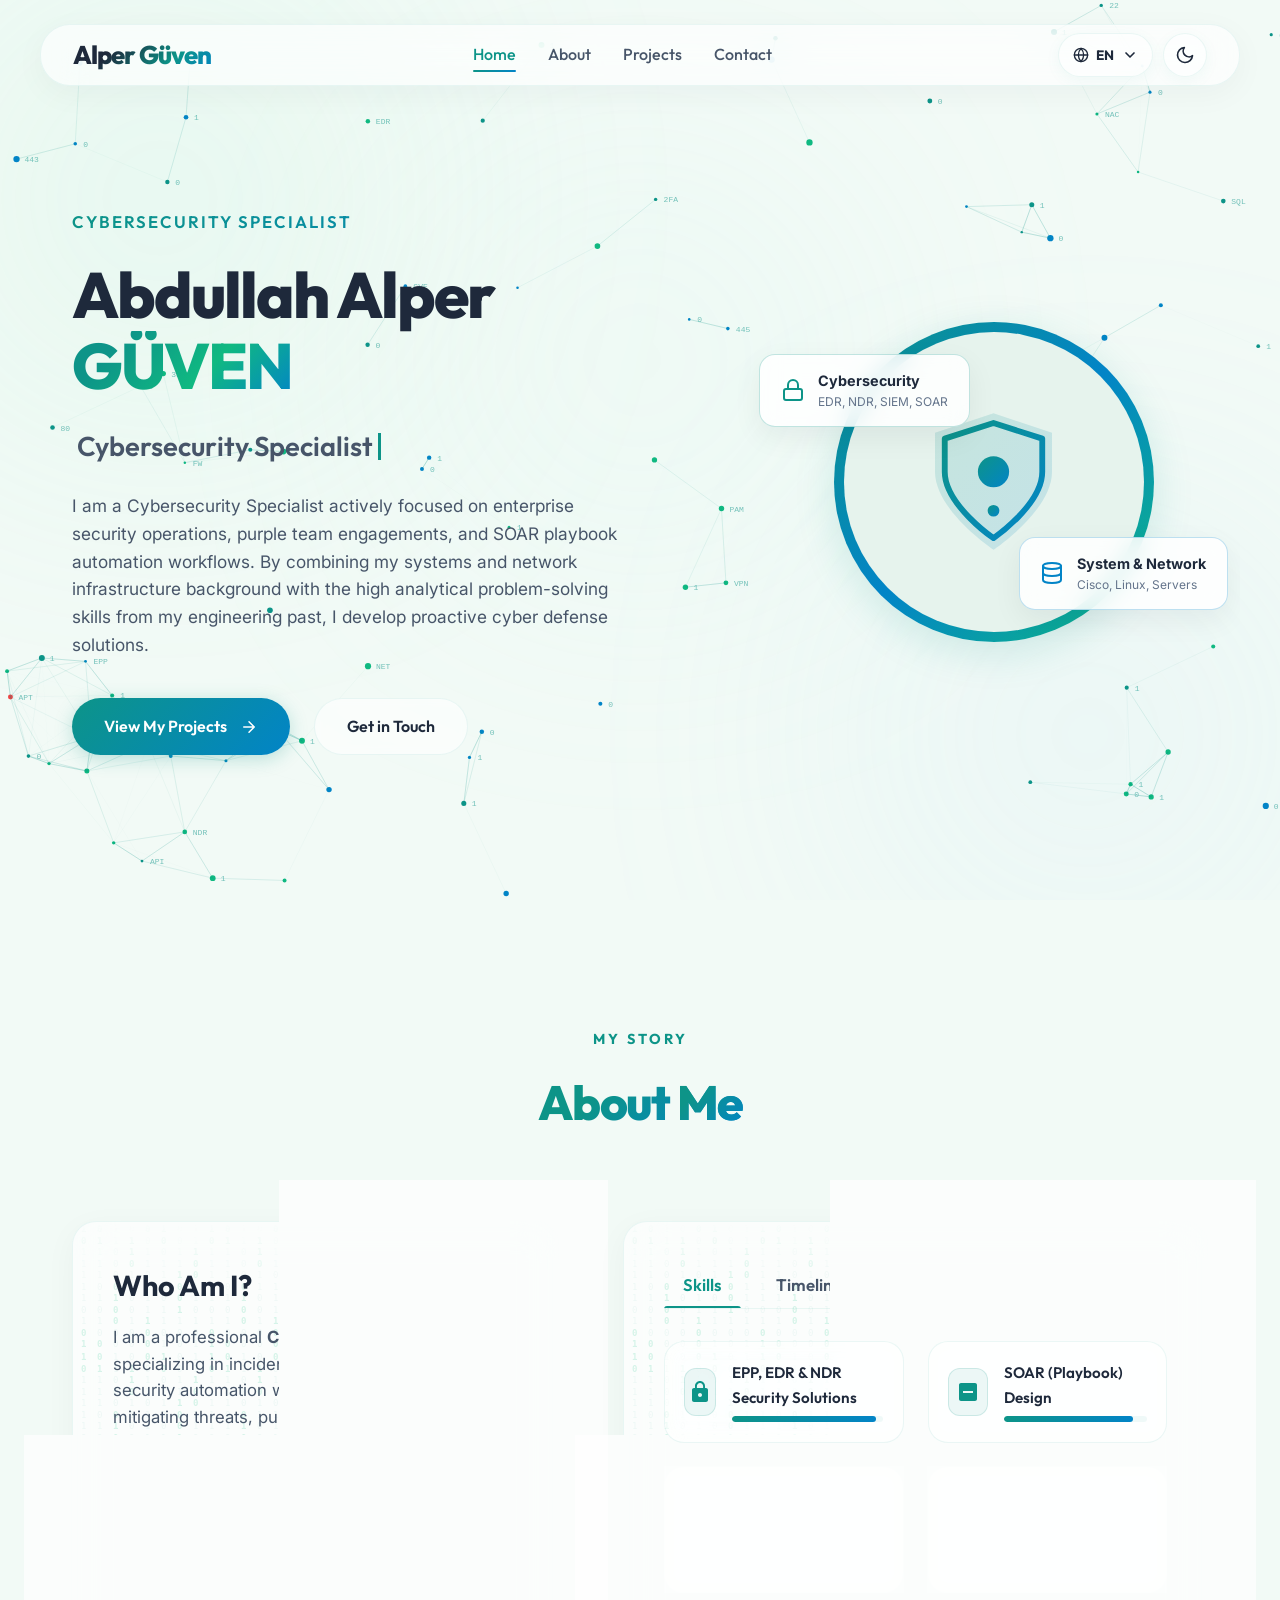
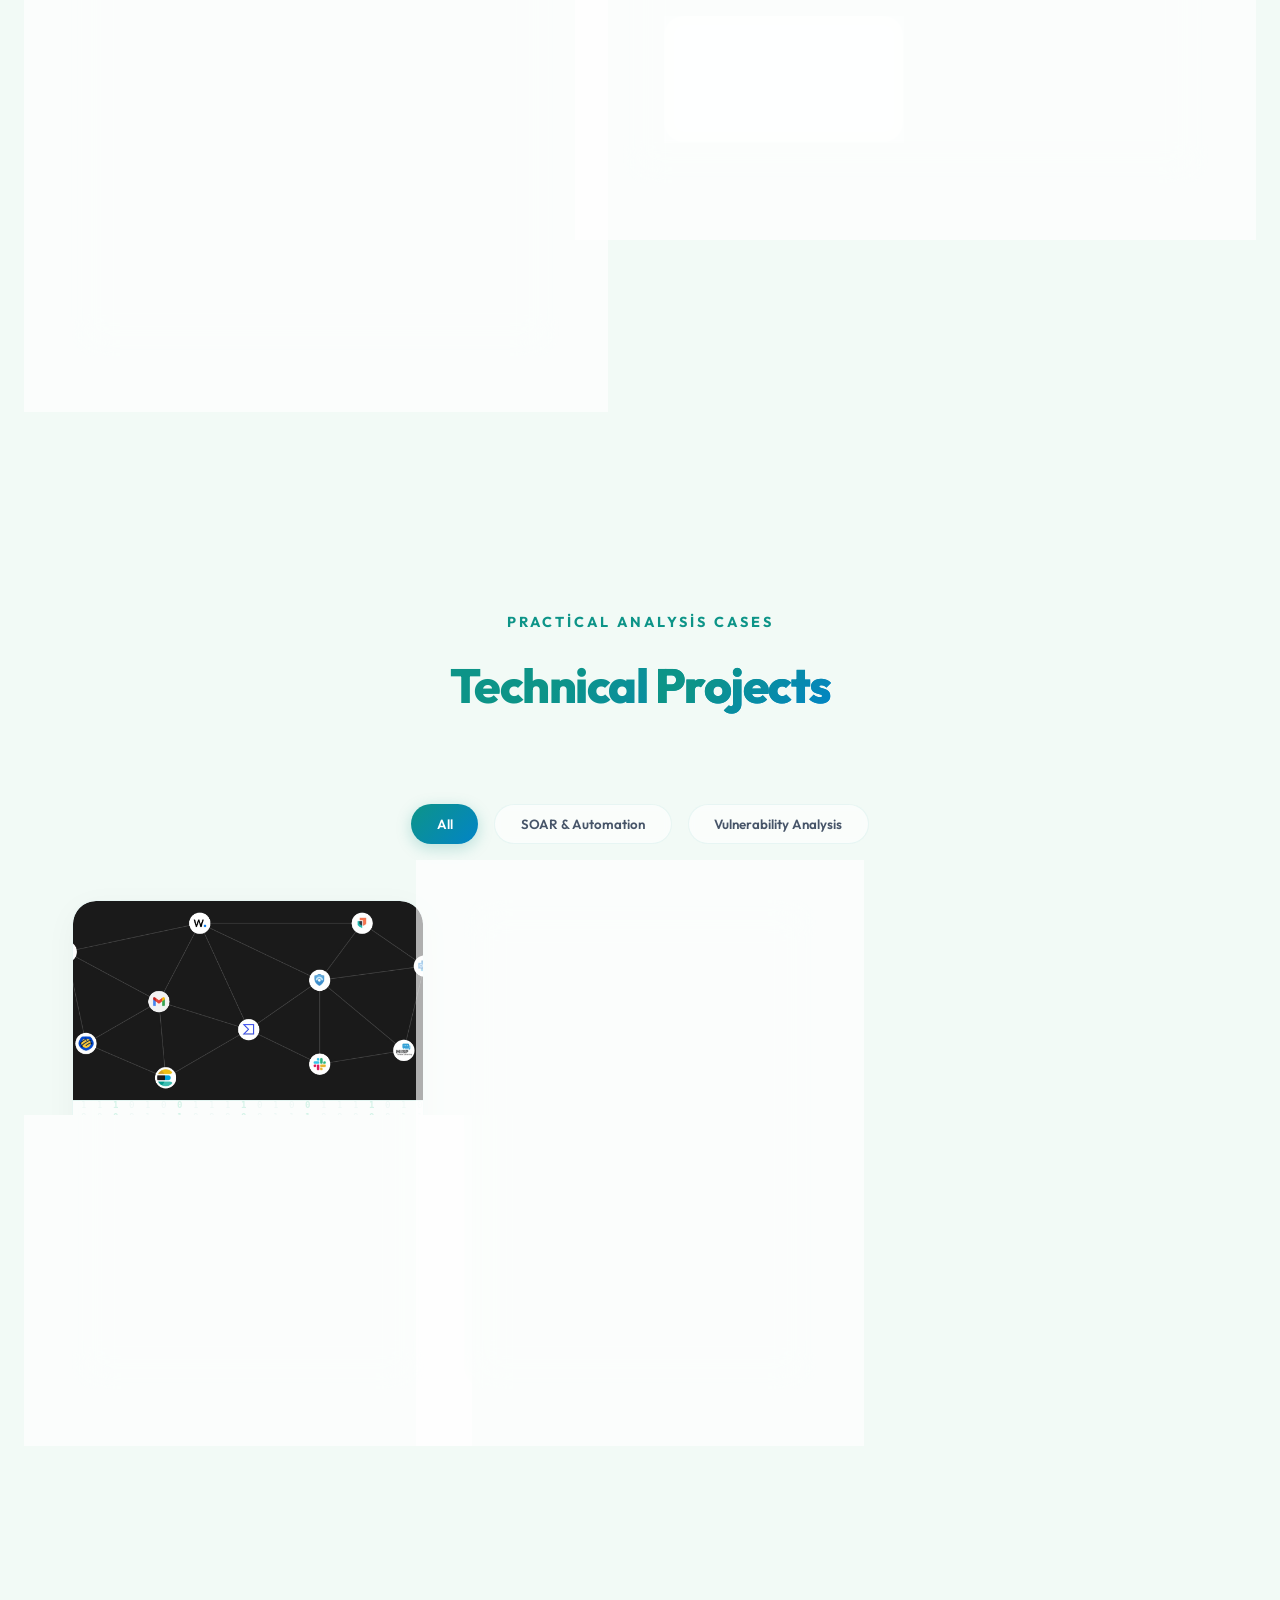
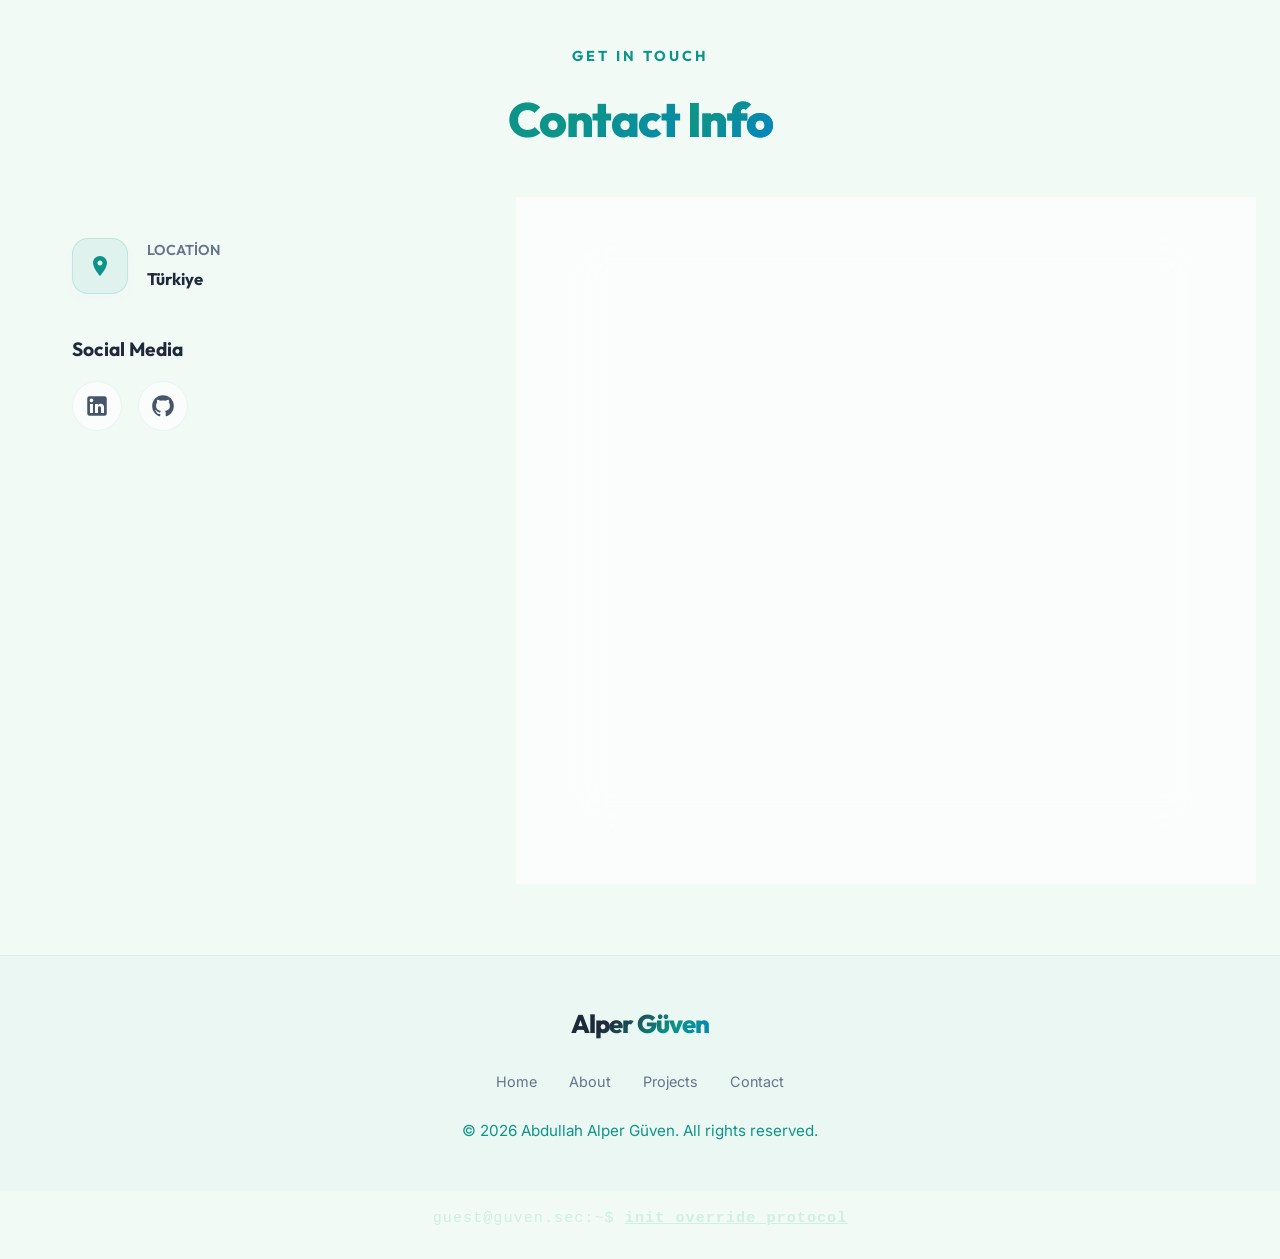
==== index.html @ ecde3748 "Add files via upload" ====
<!DOCTYPE html>
<html lang="tr">

<head>
  <meta charset="UTF-8">
  <meta name="viewport" content="width=device-width, initial-scale=1.0">
  <meta name="google-site-verification" content="9E3VUxOC5KAnkoTx1-9x8hw1hHQSPWKTDO0Z34fqRQ0" />
  <title>Abdullah Alper Güven | Cyber Security Engineer & Siber Güvenlik Uzmanı</title>
  <meta name="description"
    content="Abdullah Alper Güven kişisel portfolyosu. Siber Güvenlik, EDR/NDR, SOAR Entegrasyonları, SIEM Log Yönetimi ve Sistem & Ağ Uzmanlığı.">

  <link rel="icon" type="image/png" href="images/ikon.png">
  <link rel="stylesheet" href="style.css?v=1.1.0">
  <script type="application/ld+json">
  {
    "@context": "https://schema.org",
    "@type": "Person",
    "name": "Abdullah Alper Güven",
    "jobTitle": "Cyber Security Engineer & Siber Güvenlik Uzmanı",
    "sameAs": [
      "https://www.linkedin.com/in/abdullahalperguven"
    ],
    "knowsAbout": [
      "Cybersecurity",
      "EPP",
      "EDR",
      "NDR",
      "SOAR",
      "SIEM",
      "Active Directory",
      "Vulnerability Management",
      "Penetration Testing",
      "Incident Response",
      "Python Scripting"
    ],
    "alumniOf": [
      {
        "@type": "EducationalOrganization",
        "name": "Kırıkkale Üniversitesi"
      },
      {
        "@type": "EducationalOrganization",
        "name": "Fenerbahçe Üniversitesi"
      }
    ]
  }
  </script>
</head>

<body>

  <canvas id="bg-canvas"></canvas>

  <div class="glow-bg">
    <div class="glow-orb orb-1"></div>
    <div class="glow-orb orb-2"></div>
    <div class="glow-orb orb-3"></div>
  </div>

  <header>
    <div class="nav-container glass-panel">

      <a href="#" class="logo">Alper <span>Güven</span></a>

      <nav>
        <ul class="nav-menu">
          <li><a href="#home" class="nav-link active">
              <span data-lang="tr">Giriş</span>
              <span data-lang="en">Home</span>
              <span data-lang="de">Startseite</span>
              <span data-lang="zh">首页</span>
              <span data-lang="ru">Главная</span>
            </a></li>
          <li><a href="#about" class="nav-link">
              <span data-lang="tr">Hakkımda</span>
              <span data-lang="en">About</span>
              <span data-lang="de">Über mich</span>
              <span data-lang="zh">关于我</span>
              <span data-lang="ru">Обо мне</span>
            </a></li>
          <li><a href="#projects" class="nav-link">
              <span data-lang="tr">Projelerim</span>
              <span data-lang="en">Projects</span>
              <span data-lang="de">Projekte</span>
              <span data-lang="zh">项目</span>
              <span data-lang="ru">Проекты</span>
            </a></li>
          <li><a href="#contact" class="nav-link">
              <span data-lang="tr">İletişim</span>
              <span data-lang="en">Contact</span>
              <span data-lang="de">Kontakt</span>
              <span data-lang="zh">联系我</span>
              <span data-lang="ru">Контакты</span>
            </a></li>
        </ul>
      </nav>

      <div class="header-controls">
        <div class="lang-dropdown" id="lang-dropdown">
          <button class="lang-toggle" id="lang-toggle" aria-label="Dili Değiştir / Switch Language">
            <svg viewBox="0 0 24 24" fill="none" stroke="currentColor" stroke-width="2" stroke-linecap="round"
              stroke-linejoin="round">
              <circle cx="12" cy="12" r="10"></circle>
              <line x1="2" y1="12" x2="22" y2="12"></line>
              <path d="M12 2a15.3 15.3 0 0 1 4 10 15.3 15.3 0 0 1-4 10 15.3 15.3 0 0 1-4-10 15.3 15.3 0 0 1 4-10z">
              </path>
            </svg>
            <span class="active-lang">TR</span>
            <svg class="dropdown-chevron" viewBox="0 0 24 24" width="12" height="12" fill="none" stroke="currentColor"
              stroke-width="2.5" stroke-linecap="round" stroke-linejoin="round"
              style="margin-left: 2px; transition: transform 0.25s ease;">
              <path d="M6 9l6 6 6-6"></path>
            </svg>
          </button>
          <div class="lang-dropdown-menu" id="lang-dropdown-menu">
            <button class="lang-opt selected" data-lang-val="tr">TR - Türkçe</button>
            <button class="lang-opt" data-lang-val="en">EN - English</button>
            <button class="lang-opt" data-lang-val="ru">RU - Русский</button>
            <button class="lang-opt" data-lang-val="zh">ZH - 简体中文</button>
            <button class="lang-opt" data-lang-val="de">DE - Deutsch</button>
          </div>
        </div>

        <button class="theme-toggle" id="theme-toggle" aria-label="Karanlık/Aydınlık Modu">
          <svg class="sun-icon" viewBox="0 0 24 24" fill="none" stroke="currentColor" stroke-width="2"
            stroke-linecap="round" stroke-linejoin="round">
            <circle cx="12" cy="12" r="5"></circle>
            <line x1="12" y1="1" x2="12" y2="3"></line>
            <line x1="12" y1="21" x2="12" y2="23"></line>
            <line x1="4.22" y1="4.22" x2="5.64" y2="5.64"></line>
            <line x1="18.36" y1="18.36" x2="19.78" y2="19.78"></line>
            <line x1="1" y1="12" x2="3" y2="12"></line>
            <line x1="21" y1="12" x2="23" y2="12"></line>
            <line x1="4.22" y1="19.78" x2="5.64" y2="18.36"></line>
            <line x1="18.36" y1="5.64" x2="19.78" y2="4.22"></line>
          </svg>
          <svg class="moon-icon" viewBox="0 0 24 24" fill="none" stroke="currentColor" stroke-width="2"
            stroke-linecap="round" stroke-linejoin="round">
            <path d="M21 12.79A9 9 0 1 1 11.21 3 7 7 0 0 0 21 12.79z"></path>
          </svg>
        </button>
      </div>

      <button class="hamburger" aria-label="Menü">
        <span></span>
        <span></span>
        <span></span>
      </button>
    </div>
  </header>

  <section id="home" class="hero">
    <div class="hero-container">

      <div class="hero-content">
        <span class="hero-subtitle">
          <span data-lang="tr">SİBER GÜVENLİK UZMANI</span>
          <span data-lang="en">CYBERSECURITY SPECIALIST</span>
          <span data-lang="de">SPEZIALIST FÜR CYBERSICHERHEIT</span>
          <span data-lang="zh">网络安全专家</span>
          <span data-lang="ru">СПЕЦИАЛИСТ ПО КИБЕРБЕЗОПАСНОСТИ</span>
        </span>
        <h1 class="hero-title">
          Abdullah Alper <br>
          <span class="gradient-text">GÜVEN</span>
        </h1>

        <div class="typing-container">
          &nbsp;<span id="typing-text"></span><span class="typing-cursor"></span>
        </div>

        <p class="hero-desc">
          <span data-lang="tr">Aktif olarak kurumsal güvenlik operasyonları, mor takım (purple team) analizleri ve SOAR
            playbook otomasyon süreçleri üzerine odaklanmış bir Siber Güvenlik Uzmanıyım. Sistem-ağ altyapımı ve
            mühendislik geçmişimden gelen yüksek analitik problem çözme yeteneğimi birleştirerek proaktif siber savunma
            çözümleri geliştiriyorum.</span>
          <span data-lang="en">I am a Cybersecurity Specialist actively focused on enterprise security operations,
            purple team engagements, and SOAR playbook automation workflows. By combining my systems and network
            infrastructure background with the high analytical problem-solving skills from my engineering past, I
            develop proactive cyber defense solutions.</span>
          <span data-lang="de">Ich bin ein Spezialist für Cybersicherheit, der sich aktiv auf Sicherheitsabläufe in
            Unternehmen (SOC), Purple-Team-Analysen und SOAR-Playbook-Automatisierungsprozesse konzentriert. Durch die
            Kombination meines System- und Netzwerkinfrastruktur-Hintergrunds mit den ausgeprägten analytischen
            Problemlösungsfähigkeiten aus meiner Ingenieursvergangenheit entwickle ich proaktive
            Cyber-Abwehrlösungen.</span>
          <span data-lang="zh">我是一名网络安全专家，专注于企业安全运营、蓝军/紫军（Purple Team）分析及 SOAR
            剧本自动化流程。我将系统网络基础设施背景与工程背景带来的强大分析和问题解决能力相结合，开发出主动的网络防御解决方案。</span>
          <span data-lang="ru">Я специалист по кибербезопасности, активно занимающийся корпоративными операциями по
            безопасности (SOC), анализом действий «фиолетовых команд» (purple team) и автоматизацией сценариев SOAR.
            Объединяя свой опыт в системной и сетевой инфраструктуре с аналитическим подходом инженера, я создаю
            проактивные решения для киберзащиты.</span>
        </p>

        <div class="hero-buttons">
          <a href="#projects" class="btn btn-primary">
            <span>
              <span data-lang="tr">Projelerimi İncele</span>
              <span data-lang="en">View My Projects</span>
              <span data-lang="de">Projekte ansehen</span>
              <span data-lang="zh">浏览我的项目</span>
              <span data-lang="ru">Мои проекты</span>
            </span>
            <svg viewBox="0 0 24 24" width="18" height="18" fill="none" stroke="currentColor" stroke-width="2"
              stroke-linecap="round" stroke-linejoin="round">
              <path d="M5 12h14M12 5l7 7-7 7" />
            </svg>
          </a>
          <a href="#contact" class="btn btn-secondary">
            <span data-lang="tr">İletişime Geç</span>
            <span data-lang="en">Get in Touch</span>
            <span data-lang="de">Kontakt aufnehmen</span>
            <span data-lang="zh">与我联系</span>
            <span data-lang="ru">Связаться со мной</span>
          </a>
        </div>
      </div>

      <div class="hero-visual">
        <div class="avatar-wrapper">
          <div class="avatar-inner">
            <svg viewBox="0 0 100 100">
              <defs>
                <linearGradient id="avatar-gradient" x1="0%" y1="0%" x2="100%" y2="100%">
                  <stop offset="0%" stop-color="#0d9488" />
                  <stop offset="100%" stop-color="#0284c7" />
                </linearGradient>
              </defs>

              <path d="M50 15 L80 25 V45 C80 65 50 85 50 85 C50 85 20 65 20 45 V25 Z" fill="url(#avatar-gradient)"
                opacity="0.15" />
              <path d="M50 20 L75 28 V45 C75 62 50 79 50 79 C50 79 25 62 25 45 V28 Z" fill="none"
                stroke="url(#avatar-gradient)" stroke-width="3" stroke-linejoin="round" />
              <circle cx="50" cy="45" r="8" fill="url(#avatar-gradient)" />
              <path d="M50 53 L50 63" stroke="url(#avatar-gradient)" stroke-width="3" stroke-linecap="round" />
              <circle cx="50" cy="65" r="3" fill="url(#avatar-gradient)" />
            </svg>
          </div>
        </div>

        <div class="floating-card card-1 glass-panel">
          <svg viewBox="0 0 24 24" fill="none" stroke="#0d9488" stroke-width="2" stroke-linecap="round"
            stroke-linejoin="round">
            <rect x="3" y="11" width="18" height="11" rx="2" ry="2"></rect>
            <path d="M7 11V7a5 5 0 0 1 10 0v4"></path>
          </svg>
          <div>
            <h4 style="font-size: 0.9rem; font-weight: 700; color: var(--text-primary);">
              <span data-lang="tr">Siber Güvenlik</span>
              <span data-lang="en">Cybersecurity</span>
              <span data-lang="de">Cybersicherheit</span>
              <span data-lang="zh">网络安全</span>
              <span data-lang="ru">Кибербезопасность</span>
            </h4>
            <p style="font-size: 0.75rem; color: var(--text-muted);">EDR, NDR, SIEM, SOAR</p>
          </div>
        </div>

        <div class="floating-card card-2 glass-panel">
          <svg viewBox="0 0 24 24" fill="none" stroke="#0284c7" stroke-width="2" stroke-linecap="round"
            stroke-linejoin="round">
            <ellipse cx="12" cy="5" rx="9" ry="3"></ellipse>
            <path d="M3 5v14c0 1.66 4 3 9 3s9-1.34 9-3V5"></path>
            <path d="M3 12c0 1.66 4 3 9 3s9-1.34 9-3"></path>
          </svg>
          <div>
            <h4 style="font-size: 0.9rem; font-weight: 700; color: var(--text-primary);">
              <span data-lang="tr">Sistem & Ağ</span>
              <span data-lang="en">System & Network</span>
              <span data-lang="de">System & Netzwerk</span>
              <span data-lang="zh">系统与网络</span>
              <span data-lang="ru">Системы и сети</span>
            </h4>
            <p style="font-size: 0.75rem; color: var(--text-muted);">
              <span data-lang="tr">Cisco, Linux, Sunucu</span>
              <span data-lang="en">Cisco, Linux, Servers</span>
              <span data-lang="de">Cisco, Linux, Server</span>
              <span data-lang="zh">Cisco, Linux, 服务器</span>
              <span data-lang="ru">Cisco, Linux, Серверы</span>
            </p>
          </div>
        </div>

      </div>

    </div>
  </section>

  <section id="about" class="reveal">
    <div class="section-header">
      <span class="section-tag">
        <span data-lang="tr">Hikayem</span>
        <span data-lang="en">My Story</span>
        <span data-lang="de">Werdegang</span>
        <span data-lang="zh">职业历程</span>
        <span data-lang="ru">Моя история</span>
      </span>
      <h2 class="section-title">
        <span data-lang="tr">Hakkımda <span>Bilgiler</span></span>
        <span data-lang="en">About <span>Me</span></span>
        <span data-lang="de">Über <span>mich</span></span>
        <span data-lang="zh">关于 <span>我</span></span>
        <span data-lang="ru">Обо <span>мне</span></span>
      </h2>
    </div>

    <div class="about-grid">

      <div class="about-left">
        <div class="glass-panel about-card">
          <h3 class="about-title">
            <span data-lang="tr">Ben Kimim?</span>
            <span data-lang="en">Who Am I?</span>
            <span data-lang="de">Wer bin ich?</span>
            <span data-lang="zh">我是谁？</span>
            <span data-lang="ru">Кто я?</span>
          </h3>
          <p class="about-text">
            <span data-lang="tr">Siber olay analizi, tehdit avcılığı ve güvenlik otomasyonları konularında uzmanlaşmış,
              profesyonel bir <strong>Siber Güvenlik Uzmanıyım</strong>. Tehditleri bertaraf etme, mor takım (purple
              team) operasyonları, EDR/NDR çözümleri ve SIEM/SOAR iş akışı otomasyonlarına odaklanarak kurumsal
              altyapıların siber güvenliğini en üst düzeyde sağlıyorum.</span>
            <span data-lang="en">I am a professional <strong>Cybersecurity Specialist</strong> specializing in incident
              analysis, threat hunting, and security automation workflows. By focusing on mitigating threats, purple
              team operations, EDR/NDR solutions, and SIEM/SOAR integration processes, I secure enterprise
              infrastructures at the highest standards.</span>
            <span data-lang="de">Ich bin ein professioneller <strong>Spezialist für Cybersicherheit</strong>,
              spezialisiert auf Vorfallsanalyse (Incident Response), Bedrohungssuche (Threat Hunting) und
              Sicherheitsautomatisierung. Durch meinen Fokus auf Bedrohungsabwehr, Purple-Team-Aktivitäten,
              EDR/NDR-Lösungen und SIEM/SOAR-Workflow-Automatisierung sichere ich Unternehmens-Infrastrukturen auf
              höchstem Niveau.</span>
            <span data-lang="zh">我是一名专业的<strong>网络安全专家</strong>，专注于安全事件分析、威胁猎杀和安全自动化工作流。通过专注于威胁消除、紫军行动、EDR/NDR 解决方案 and
              SIEM/SOAR 流程自动化，我以最高标准保障企业基础设施的网络安全。</span>
            <span data-lang="ru">Я профессиональный <strong>специалист по кибербезопасности</strong>, специализирующийся
              на анализе инцидентов, расследовании угроз (threat hunting) и автоматизации процессов безопасности.
              Фокусируясь на отражении угроз, операциях фиолетовых команд (purple team), решениях EDR/NDR и
              автоматизации рабочих процессов SIEM/SOAR, я обеспечиваю кибербезопасность корпоративных инфраструктур на
              высшем уровне.</span>
          </p>
          <p class="about-text">
            <span data-lang="tr">Bilişim yolculuğuma 2022 yılında Fenerbahçe Üniversitesi'nde tamamladığım 800 saatlik
              kapsamlı <strong>Sistem ve Ağ Uzmanlığı</strong> eğitimi ile başladım. Mühendislik geçmişimden kazandığım
              güçlü analitik problem çözme yeteneğimi bu altyapıyla birleştirerek, siber güvenlik dünyasındaki karmaşık
              tehditleri proaktif bir yaklaşımla çözüyorum.</span>
            <span data-lang="en">I embarked on my IT journey with a comprehensive 800-hour <strong>System and Network
                Engineering</strong> program completed at Fenerbahçe University in 2022. Combining my strong analytical
              problem-solving skills acquired from my engineering background with this infrastructure network knowledge,
              I resolve complex threats in the cybersecurity field using a proactive defensive approach.</span>
            <span data-lang="de">Meine IT-Laufbahn begann 2022 mit einer umfassenden 800-stündigen Ausbildung zum
              <strong>System- und Netzwerkspezialisten</strong> an der Fenerbahçe-Universität. Kombiniert mit den
              starken analytischen Problemlösungsfähigkeiten aus meinem Ingenieursstudium gehe ich komplexe Bedrohungen
              in der Cybersicherheitswelt mit einem proaktiven Ansatz an.</span>
            <span data-lang="zh">我的 IT 职业生涯始于 2022 年，当时在费内巴切大学完成了 800 小时系统的 <strong>系统与网络工程</strong>
              培训。结合我从工程背景中获得的强大分析解决问题能力与网络基础设施知识，我以主动防御的方式解决网络安全领域中的复杂威胁。</span>
            <span data-lang="ru">Мой путь в IT начался в 2022 году с комплексной 800-часовой программы обучения по
              специальности <strong>Системный и сетевой инженер</strong> в Университете Фенербахче. Сочетая свои сильные
              аналитические навыки решения задач, полученные благодаря инженерному образованию, с глубокими знаниями
              сетевой инфраструктуры, я проактивно выявляю и нейтрализую сложные угрозы в сфере
              кибербезопасности.</span>
          </p>

          <div class="about-stats">
            <div class="stat-item">
              <div class="stat-num">800+</div>
              <div class="stat-label">
                <span data-lang="tr">Saat Uzmanlık Eğitimi</span>
                <span data-lang="en">Hours of Training</span>
                <span data-lang="de">Stunden Fachausbildung</span>
                <span data-lang="zh">小时专业培训</span>
                <span data-lang="ru">Часов спец. подготовки</span>
              </div>
            </div>
            <div class="stat-item">
              <div class="stat-num">10+</div>
              <div class="stat-label">
                <span data-lang="tr">Sertifikasyon</span>
                <span data-lang="en">Certifications</span>
                <span data-lang="de">Zertifizierungen</span>
                <span data-lang="zh">项认证证书</span>
                <span data-lang="ru">Сертификатов</span>
              </div>
            </div>
            <div class="stat-item">
              <div class="stat-num">2+</div>
              <div class="stat-label">
                <span data-lang="tr">Yıl Siber Tecrübe</span>
                <span data-lang="en">Years of Cyber Exp.</span>
                <span data-lang="de">Jahre Cybersecurity-Erfahrung</span>
                <span data-lang="zh">年网络安全经验</span>
                <span data-lang="ru">Года опыта в ИБ</span>
              </div>
            </div>
          </div>
        </div>
      </div>

      <div class="about-right glass-panel" style="padding: 2.5rem;">

        <div class="tabs-header">
          <button class="tab-btn active" data-tab="skills">
            <span data-lang="tr">Yetenekler</span>
            <span data-lang="en">Skills</span>
            <span data-lang="de">Fähigkeiten</span>
            <span data-lang="zh">专业技能</span>
            <span data-lang="ru">Навыки</span>
          </button>
          <button class="tab-btn" data-tab="experience">
            <span data-lang="tr">Zaman Tüneli</span>
            <span data-lang="en">Timeline</span>
            <span data-lang="de">Lebenslauf</span>
            <span data-lang="zh">职业历程</span>
            <span data-lang="ru">Хронология</span>
          </button>
          <button class="tab-btn" data-tab="certs">
            <span data-lang="tr">Sertifikalar & Kurslar</span>
            <span data-lang="en">Certificates & Courses</span>
            <span data-lang="de">Zertifikate & Kurse</span>
            <span data-lang="zh">证书与课程</span>
            <span data-lang="ru">Сертификаты и курсы</span>
          </button>
        </div>

        <div class="tab-content active" id="skills">
          <div class="skills-grid">

            <div class="glass-card skill-card">
              <div class="skill-icon-wrap">
                <svg viewBox="0 0 24 24">
                  <path
                    d="M18 8h-1V6c0-2.76-2.24-5-5-5S7 3.24 7 6v2H6c-1.1 0-2 .9-2 2v10c0 1.1.9 2 2 2h12c1.1 0 2-.9 2-2V10c0-1.1-.9-2-2-2zm-6 9c-1.1 0-2-.9-2-2s.9-2 2-2 2 .9 2 2-.9 2-2 2zm3.1-9H8.9V6c0-1.71 1.39-3.1 3.1-3.1 1.71 0 3.1 1.39 3.1 3.1v2z" />
                </svg>
              </div>
              <div class="skill-info">
                <div class="skill-name">
                  <span data-lang="tr">EPP, EDR & NDR Güvenlik Çözümleri</span>
                  <span data-lang="en">EPP, EDR & NDR Security Solutions</span>
                  <span data-lang="de">EPP-, EDR- & NDR-Sicherheitslösungen</span>
                  <span data-lang="zh">EPP, EDR & NDR 安全解决方案</span>
                  <span data-lang="ru">Решения безопасности EPP, EDR & NDR</span>
                </div>
                <div class="skill-progress-bg">
                  <div class="skill-progress-bar" data-progress="95%"></div>
                </div>
              </div>
            </div>

            <div class="glass-card skill-card">
              <div class="skill-icon-wrap">
                <svg viewBox="0 0 24 24">
                  <path
                    d="M19 3H5c-1.1 0-2 .9-2 2v14c0 1.1.9 2 2 2h14c1.1 0 2-.9 2-2V5c0-1.1-.9-2-2-2zm-2 10H7v-2h10v2z" />
                </svg>
              </div>
              <div class="skill-info">
                <div class="skill-name">
                  <span data-lang="tr">SOAR (Playbook) Tasarımı</span>
                  <span data-lang="en">SOAR (Playbook) Design</span>
                  <span data-lang="de">SOAR- (Playbook) Design</span>
                  <span data-lang="zh">SOAR (剧本) 设计</span>
                  <span data-lang="ru">Разработка сценариев SOAR (Playbook)</span>
                </div>
                <div class="skill-progress-bg">
                  <div class="skill-progress-bar" data-progress="90%"></div>
                </div>
              </div>
            </div>

            <div class="glass-card skill-card">
              <div class="skill-icon-wrap">
                <svg viewBox="0 0 24 24">
                  <path d="M3 13h2v-2H3v2zm0 4h2v-2H3v2zm0-8h2V7H3v2zm4 4h14v-2H7v2zm0 4h14v-2H7v2zM7 7v2h14V7H7z" />
                </svg>
              </div>
              <div class="skill-info">
                <div class="skill-name">
                  <span data-lang="tr">SIEM Log Yönetimi & Alarm Analizi</span>
                  <span data-lang="en">SIEM Log Management & Alert Analysis</span>
                  <span data-lang="de">SIEM-Log-Management & Alarmanalyse</span>
                  <span data-lang="zh">SIEM 日志管理与告警分析</span>
                  <span data-lang="ru">Управление логами SIEM и анализ алармов</span>
                </div>
                <div class="skill-progress-bg">
                  <div class="skill-progress-bar" data-progress="88%"></div>
                </div>
              </div>
            </div>

            <div class="glass-card skill-card">
              <div class="skill-icon-wrap">
                <svg viewBox="0 0 24 24">
                  <path
                    d="M12 2C6.48 2 2 6.48 2 12s4.48 10 10 10 10-4.48 10-10S17.52 2 12 2zm1 15h-2v-6h2v6zm0-8h-2V7h2v2z" />
                </svg>
              </div>
              <div class="skill-info">
                <div class="skill-name">
                  <span data-lang="tr">Sistem ve Ağ (CISCO, Sunucu, AD)</span>
                  <span data-lang="en">System & Network (CISCO, Servers, AD)</span>
                  <span data-lang="de">System & Netzwerk (CISCO, Server, AD)</span>
                  <span data-lang="zh">系统与网络 (CISCO, 服务器, 活动目录)</span>
                  <span data-lang="ru">Системы и сети (CISCO, Серверы, AD)</span>
                </div>
                <div class="skill-progress-bg">
                  <div class="skill-progress-bar" data-progress="85%"></div>
                </div>
              </div>
            </div>

            <div class="glass-card skill-card">
              <div class="skill-icon-wrap">
                <svg viewBox="0 0 24 24">
                  <path
                    d="M9.4 16.6L4.8 12l4.6-4.6L8 6l-6 6 6 6 1.4-1.4zm5.2 0l4.6-4.6-4.6-4.6L16 6l6 6-6 6-1.4-1.4z" />
                </svg>
              </div>
              <div class="skill-info">
                <div class="skill-name">
                  <span data-lang="tr">Python Araç Geliştirme & Scripting</span>
                  <span data-lang="en">Python Tool Development & Scripting</span>
                  <span data-lang="de">Python-Tool-Entwicklung & Scripting</span>
                  <span data-lang="zh">Python 工具开发与自动化脚本</span>
                  <span data-lang="ru">Разработка инструментов и скриптов на Python</span>
                </div>
                <div class="skill-progress-bg">
                  <div class="skill-progress-bar" data-progress="80%"></div>
                </div>
              </div>
            </div>

          </div>
        </div>

        <div class="tab-content" id="experience">
          <div class="timeline">

            <div class="timeline-item">
              <div class="timeline-dot"></div>
              <div class="timeline-meta">
                <span class="timeline-date">04.2023 - 04.2025</span>
                <span class="timeline-org">İnfrasis Siber Mühendislik</span>
              </div>
              <h4 class="timeline-title">Associate Cybersecurity Expert</h4>
              <ul class="timeline-list">
                <li>
                  <span data-lang="tr">EDR, NDR ve EPP Güvenlik Çözümlerinin Kurulumu ve Yönetimi</span>
                  <span data-lang="en">Deployment and Management of EDR, NDR, and EPP Security Solutions</span>
                  <span data-lang="de">Bereitstellung und Verwaltung von EDR-, NDR- und EPP-Sicherheitslösungen</span>
                  <span data-lang="zh">部署和管理 EDR、NDR 和 EPP 安全解决方案</span>
                  <span data-lang="ru">Развертывание и управление решениями безопасности EDR, NDR и EPP</span>
                </li>
                <li>
                  <span data-lang="tr">MDR Çözümleri Üzerinde Alarm Analizi Gerçekleştirme ve Raporlama</span>
                  <span data-lang="en">Performing Alert Analysis and Reporting on Managed Detection & Response (MDR)
                    platforms</span>
                  <span data-lang="de">Durchführung von Alarmanalysen und Berichterstattung auf Managed Detection &
                    Response (MDR)-Plattformen</span>
                  <span data-lang="zh">在托管检测与响应（MDR）平台进行告警分析和报告</span>
                  <span data-lang="ru">Анализ алармов и отчетность на платформах управляемого обнаружения и реагирования (MDR)</span>
                </li>
                <li>
                  <span data-lang="tr">SOAR Platformlarında Entegrasyon ve Otomasyon Süreçleri / Playbook
                    Tasarımı</span>
                  <span data-lang="en">Integration and Automation Processes / Playbook Design on SOAR Platforms</span>
                  <span data-lang="de">Integrations- und Automatisierungsprozesse / Playbook-Design auf
                    SOAR-Plattformen</span>
                  <span data-lang="zh">SOAR 平台上的集成与自动化流程设计 / 剧本设计</span>
                  <span data-lang="ru">Процессы интеграции и автоматизации / проектирование сценариев на платформах SOAR</span>
                </li>
                <li>
                  <span data-lang="tr">SIEM Ürünleri ile Log Analizi ve Log Yönetimi</span>
                  <span data-lang="en">Log Analysis and Log Management using Enterprise SIEM Products</span>
                  <span data-lang="de">Protokollanalyse (Log Analysis) und Protokollverwaltung mit
                    Enterprise-SIEM-Produkten</span>
                  <span data-lang="zh">使用企业 SIEM 产品进行日志分析与日志管理</span>
                  <span data-lang="ru">Анализ и управление логами с использованием корпоративных продуктов SIEM</span>
                </li>
                <li>
                  <span data-lang="tr">Siber Güvenlik Süreçlerini İyileştirmek için Python ile Araç Geliştirme</span>
                  <span data-lang="en">Developing custom Python Tools to optimize security and operations
                    processes</span>
                  <span data-lang="de">Entwicklung benutzerdefinierter Python-Tools zur Optimierung von Sicherheits- und
                    Betriebsprozessen</span>
                  <span data-lang="zh">开发定制的 Python 工具以优化安全和运维流程</span>
                  <span data-lang="ru">Разработка специализированных инструментов на Python для оптимизации процессов безопасности</span>
                </li>
              </ul>
            </div>

            <div class="timeline-item">
              <div class="timeline-dot"></div>
              <div class="timeline-meta">
                <span class="timeline-date">09.2022 - 01.2023</span>
                <span class="timeline-org">
                  <span data-lang="tr">Fenerbahçe Üniversitesi</span>
                  <span data-lang="en">Fenerbahçe University</span>
                  <span data-lang="de">Fenerbahçe-Universität</span>
                  <span data-lang="zh">费内巴切大学</span>
                  <span data-lang="ru">Университет Фенербахче</span>
                </span>
              </div>
              <h4 class="timeline-title">
                <span data-lang="tr">Sistem ve Ağ Eğitimi (800 Saat)</span>
                <span data-lang="en">System and Network Engineering Program (800 Hours)</span>
                <span data-lang="de">System- und Netzwerktechnik-Programm (800 Stunden)</span>
                <span data-lang="zh">系统与网络工程培训 (800 小时)</span>
                <span data-lang="ru">Программа системной и сетевой инженерии (800 часов)</span>
              </h4>
              <p class="timeline-desc">
                <span data-lang="tr">"Nitelikli Bilişim Uzmanı Yetiştirme" programı kapsamında; Ağ Güvenliği, Sistem
                  Yönetimi, CISCO Cihazları ve Sanallaştırma teknolojileri üzerinde kapsamlı teorik ve pratik
                  uygulamalar gerçekleştirildi.</span>
                <span data-lang="en">Under the "Qualified IT Specialist Training" initiative; comprehensive theoretical
                  and hands-on practices were executed on Network Security, System Administration, CISCO Devices, and
                  Virtualization systems.</span>
                <span data-lang="de">Im Rahmen der Initiative „Qualifizierte IT-Spezialistenausbildung“ wurden
                  umfassende theoretische und praktische Anwendungen in den Bereichen Netzwerksicherheit,
                  Systemadministration, CISCO-Geräte und Virtualisierungstechnologien durchgeführt.</span>
                <span data-lang="zh">在“优秀信息技术专家培训”计划下，在网络安全、系统管理、CISCO 设备和虚拟化技术上进行了全面的理论和实际操作应用。</span>
                <span data-lang="ru">В рамках инициативы «Подготовка квалифицированных IT-специалистов» проведены комплексные теоретические и практические занятия по сетевой безопасности, системному администрированию, устройствам CISCO и системам виртуализации.</span>
              </p>
            </div>

            <div class="timeline-item">
              <div class="timeline-dot"></div>
              <div class="timeline-meta">
                <span class="timeline-date">2013 - 2018</span>
                <span class="timeline-org">KAYHAN Mühendislik & Mimarlık Ltd. Şti.</span>
              </div>
              <h4 class="timeline-title">
                <span data-lang="tr">Uzun Dönem Stajyer Mühendis</span>
                <span data-lang="en">Long-Term Engineering Intern</span>
                <span data-lang="de">Langzeit-Praktikant im Ingenieurwesen</span>
                <span data-lang="zh">长期实习工程师</span>
                <span data-lang="ru">Долгосрочный инженер-стажер</span>
              </h4>
              <ul class="timeline-list">
                <li>
                  <span data-lang="tr">AutoCAD ve MS Excel kullanarak mühendislik projelerinin hazırlanması ve
                    analizi</span>
                  <span data-lang="en">Preparing and analyzing engineering designs using AutoCAD and MS Excel</span>
                  <span data-lang="de">Erstellung und Analyse von Ingenieurprojekten unter Verwendung von AutoCAD und MS
                    Excel</span>
                  <span data-lang="zh">使用 AutoCAD 和 MS Excel 准备和 analysis 工程设计项目</span>
                  <span data-lang="ru">Подготовка и анализ инженерных проектов с использованием AutoCAD и MS Excel</span>
                </li>
                <li>
                  <span data-lang="tr">ProtaStructure, ideCAD ve STA4CAD yazılımları ile yapısal sistem
                    modellemeleri</span>
                  <span data-lang="en">Structural system modeling using ProtaStructure, ideCAD, and STA4CAD software
                    tools</span>
                  <span data-lang="de">Tragwerksmodellierung mit den Softwaretools ProtaStructure, ideCAD und
                    STA4CAD</span>
                  <span data-lang="zh">使用 ProtaStructure, ideCAD 和 STA4CAD 软件进行结构系统建模</span>
                  <span data-lang="ru">Моделирование строительных конструкций с помощью программного обеспечения ProtaStructure, ideCAD и STA4CAD</span>
                </li>
              </ul>
            </div>

            <div class="timeline-item"
              style="margin-top: 1rem; border-top: 1px dashed var(--glass-border); padding-top: 1.5rem;">
              <div class="timeline-dot" style="background: var(--accent-secondary);"></div>
              <div class="timeline-meta">
                <span class="timeline-date"
                  style="color: var(--accent-secondary); background: rgba(2, 132, 199, 0.08);">
                  <span data-lang="tr">07.2019 Mezuniyet</span>
                  <span data-lang="en">07.2019 Graduation</span>
                  <span data-lang="de">07.2019 Abschluss</span>
                  <span data-lang="zh">07.2019 毕业</span>
                  <span data-lang="ru">07.2019 Выпускной</span>
                </span>
                <span class="timeline-org">
                  <span data-lang="tr">Kırıkkale Üniversitesi</span>
                  <span data-lang="en">Kırıkkale University</span>
                  <span data-lang="de">Kırıkkale-Universität</span>
                  <span data-lang="zh">克勒克卡莱大学</span>
                  <span data-lang="ru">Университет Кырыккале</span>
                </span>
              </div>
              <h4 class="timeline-title">
                <span data-lang="tr">İnşaat Mühendisliği Lisansı</span>
                <span data-lang="en">B.S. in Civil Engineering</span>
                <span data-lang="de">Bachelor in Bauingenieurwesen</span>
                <span data-lang="zh">土木工程学士学位</span>
                <span data-lang="ru">Бакалавр промышленного и гражданского строительства</span>
              </h4>
              <p class="timeline-desc">
                <span data-lang="tr">Mühendislik Eğitimi | Genel Ortalama: 2.81 / 4</span>
                <span data-lang="en">Engineering Education | Cumulative GPA: 2.81 / 4</span>
                <span data-lang="de">Ingenieursausbildung | Gesamtnotendurchschnitt: 2,81 / 4</span>
                <span data-lang="zh">工程教育 | 累积 GPA：2.81 / 4</span>
                <span data-lang="ru">Инженерное образование | Средний балл (GPA): 2.81 / 4</span>
              </p>
            </div>

          </div>
        </div>

        <div class="tab-content" id="certs">
          <div class="cert-list">

            <div class="glass-card cert-item">
              <h4 class="cert-title">
                <span data-lang="tr">Kaspersky Global Sertifikaları</span>
                <span data-lang="en">Kaspersky Global Certifications</span>
                <span data-lang="de">Globale Kaspersky-Zertifikate</span>
                <span data-lang="zh">卡巴斯基全球认证</span>
                <span data-lang="ru">Глобальные сертификаты Лаборатории Касперского</span>
              </h4>
              <ul class="cert-desc">
                <li><strong>Certified Professional:</strong> KATA Platform & EDR Expert (Sertifika No: 025.6-XXXXX)</li>
                <li><strong>Certified Professional:</strong> Kaspersky Endpoint Security & Management (Sertifika No:
                  002.12.1-XXXXX)</li>
                <li><strong>Certified Professional:</strong> Kaspersky Endpoint Security Cloud (Sertifika No:
                  040.16-XXXXX)</li>
              </ul>
            </div>

            <div class="glass-card cert-item">
              <h4 class="cert-title">
                <span data-lang="tr">Akademi & Resmi Eğitim Sertifikaları</span>
                <span data-lang="en">Academy & Official Training Certificates</span>
                <span data-lang="de">Akademische & offizielle Schulungszertifikate</span>
                <span data-lang="zh">学院与官方培训证书</span>
                <span data-lang="ru">Академические и официальные сертификаты обучения</span>
              </h4>
              <ul class="cert-desc">
                <li>
                  <span data-lang="tr"><strong>Fenerbahçe Üniversitesi:</strong> Sistem ve Ağ Uzmanlığı (800
                    Saat)</span>
                  <span data-lang="en"><strong>Fenerbahçe University:</strong> System & Network Engineering (800
                    Hours)</span>
                  <span data-lang="de"><strong>Fenerbahçe-Universität:</strong> System- und Netzwerktechnik (800
                    Stunden)</span>
                  <span data-lang="zh"><strong>费内巴切大学：</strong>系统与网络工程 (800 小时)</span>
                  <span data-lang="ru"><strong>Университет Фенербахче:</strong> Системная и сетевая инженерия (800 часов)</span>
                </li>
                <li>
                  <span data-lang="tr"><strong>Fenerbahçe Üniversitesi:</strong> KVKK Eğitimi & ISO 27001 Bilgi
                    Güvenliğine Giriş</span>
                  <span data-lang="en"><strong>Fenerbahçe University:</strong> KVKK (GDPR Compliance) & Intro to ISO
                    27001 Info Security</span>
                  <span data-lang="de"><strong>Fenerbahçe-Universität:</strong> KVKK-Schulung & Einführung in die ISO
                    27001 Informationssicherheit</span>
                  <span data-lang="zh"><strong>费内巴切大学：</strong>KVKK（GDPR 合规）与 ISO 27001 信息安全导论</span>
                  <span data-lang="ru"><strong>Университет Фенербахче:</strong> Обучение KVKK (соответствие GDPR) и введение в информационную безопасность ISO 27001</span>
                </li>
                <li>
                  <span data-lang="tr"><strong>Udemy:</strong> Etik Hacker Olma Kursu / Sıfırdan Hyper-V Eğitimi ve
                    Sanallaştırma</span>
                  <span data-lang="en"><strong>Udemy:</strong> Complete Ethical Hacking / Hyper-V Virtualization from
                    Scratch</span>
                  <span data-lang="de"><strong>Udemy:</strong> Ethisches Hacking / Hyper-V Virtualisierung von Grund
                    auf</span>
                  <span data-lang="zh"><strong>Udemy：</strong>完整道德黑客认证 / 从零开始的 Hyper-V 虚拟化培训</span>
                  <span data-lang="ru"><strong>Udemy:</strong> Этичный хакинг / Виртуализация Hyper-V и основы виртуализации с нуля</span>
                </li>
              </ul>
            </div>

            <div class="glass-card cert-item">
              <h4 class="cert-title">
                <span data-lang="tr">BTK Akademi & Turkcell Geleceği Yazanlar</span>
                <span data-lang="en">BTK Academy & Turkcell Gelecegi Yazanlar</span>
                <span data-lang="de">BTK-Akademie & Turkcell Gelecegi Yazanlar</span>
                <span data-lang="zh">BTK 学院与 Turkcell Geleceği Yazanlar</span>
                <span data-lang="ru">Академия BTK и Turkcell Geleceği Yazanlar</span>
              </h4>
              <ul class="cert-desc">
                <li>
                  <span data-lang="tr"><strong>Turkcell:</strong> Siber Güvenlik 101, Temel Network, Temel Linux Serisi
                    (101-401)</span>
                  <span data-lang="en"><strong>Turkcell:</strong> Cybersecurity 101, Basic Networking, Basic Linux
                    Series (101-401)</span>
                  <span data-lang="de"><strong>Turkcell:</strong> Cybersicherheit 101, Grundlagen Netzwerke,
                    Linux-Grundlagen (101-401)</span>
                  <span data-lang="zh"><strong>Turkcell：</strong>网络安全 101、基础网络、基础 Linux 系列课程 (101-401)</span>
                  <span data-lang="ru"><strong>Turkcell:</strong> Кибербезопасность 101, Базовые сети, Базовый Linux (серии 101-401)</span>
                </li>
                <li>
                  <span data-lang="tr"><strong>BTK Akademi:</strong> Uygulamalarla SQL Öğreniyorum, Docker Temelleri,
                    Fortinet Güvenlik Duvarı Temelleri, KVKK ve GDPR Eğitim Seti, Ağ Temelleri</span>
                  <span data-lang="en"><strong>BTK Academy:</strong> Applied SQL Databases, Docker Essentials, Fortinet
                    Firewall Basics, KVKK & GDPR Training, Networking Fundamentals</span>
                  <span data-lang="de"><strong>BTK-Akademie:</strong> Angewandte SQL-Datenbanken, Docker-Grundlagen,
                    Fortinet Firewall-Grundlagen, KVKK- & DSGVO-Schulung, Netzwerk-Grundlagen</span>
                  <span data-lang="zh"><strong>BTK 学院：</strong>应用 SQL 数据库、Docker 基础、Fortinet 防火墙基础、KVKK 与 GDPR
                    培训、网络基础</span>
                  <span data-lang="ru"><strong>Академия BTK:</strong> Практическое изучение SQL, основы Docker, основы межсетевого экрана Fortinet, учебный комплект KVKK и GDPR, основы сетей</span>
                </li>
              </ul>
            </div>

          </div>
        </div>

      </div>
    </div>
  </section>



  <section id="projects" class="reveal">
    <div class="section-header">
      <span class="section-tag">
        <span data-lang="tr">Uygulamalı Analizlerim</span>
        <span data-lang="en">Practical Analysis Cases</span>
        <span data-lang="de">Praktische Analysen</span>
        <span data-lang="zh">项目实践与分析</span>
        <span data-lang="ru">Мои практические кейсы</span>
      </span>
      <h2 class="section-title">
        <span data-lang="tr">Teknik <span>Projelerim</span></span>
        <span data-lang="en">Technical <span>Projects</span></span>
        <span data-lang="de">Technische <span>Projekte</span></span>
        <span data-lang="zh">技术<span>项目</span></span>
        <span data-lang="ru">Технические <span>проекты</span></span>
      </h2>
    </div>

    <div class="portfolio-filter">
      <button class="filter-btn active" data-filter="all">
        <span data-lang="tr">Hepsi</span>
        <span data-lang="en">All</span>
        <span data-lang="de">Alle</span>
        <span data-lang="zh">全部</span>
        <span data-lang="ru">Все</span>
      </button>
      <button class="filter-btn" data-filter="soar">
        <span data-lang="tr">SOAR & Otomasyon</span>
        <span data-lang="en">SOAR & Automation</span>
        <span data-lang="de">SOAR & Automatisierung</span>
        <span data-lang="zh">SOAR 与自动化</span>
        <span data-lang="ru">SOAR и автоматизация</span>
      </button>
      <button class="filter-btn" data-filter="security">
        <span data-lang="tr">Zafiyet Analizi</span>
        <span data-lang="en">Vulnerability Analysis</span>
        <span data-lang="de">Schwachstellenanalyse</span>
        <span data-lang="zh">漏洞分析</span>
        <span data-lang="ru">Анализ уязвимостей</span>
      </button>
    </div>

    <div class="portfolio-grid">

      <div class="glass-panel project-card" data-category="soar" data-project-id="p1">
        <div class="project-image">
          <img src="images/soar.jpg" alt="Shuffle SOAR Güvenlik Entegrasyonları" loading="lazy">
          <div class="project-overlay">
            <div class="project-overlay-btn">
              <svg viewBox="0 0 24 24">
                <path
                  d="M12 4.5C7 4.5 2.73 7.61 1 12c1.73 4.39 6 7.5 11 7.5s9.27-3.11 11-7.5c-1.73-4.39-6-7.5-11-7.5zM12 17c-2.76 0-5-2.24-5-5s2.24-5 5-5 5 2.24 5 5-2.24 5-5 5zm0-8c-1.66 0-3 1.34-3 3s1.34 3 3 3 3-1.34 3-3-1.34-3-3-3z" />
              </svg>
            </div>
          </div>
        </div>
        <div class="project-info">
          <div class="project-tags">
            <span class="project-tag">SOAR</span>
            <span class="project-tag">
              <span data-lang="tr">Otomasyon</span>
              <span data-lang="en">Automation</span>
              <span data-lang="de">Automatisierung</span>
              <span data-lang="zh">自动化</span>
              <span data-lang="ru">Автоматизация</span>
            </span>
            <span class="project-tag">
              <span data-lang="tr">API Entegrasyon</span>
              <span data-lang="en">API Integration</span>
              <span data-lang="de">API-Integration</span>
              <span data-lang="zh">API 集成</span>
              <span data-lang="ru">Интеграция API</span>
            </span>
          </div>
          <h3 class="project-title">
            <span data-lang="tr">Shuffle SOAR Güvenlik Entegrasyonları</span>
            <span data-lang="en">Shuffle SOAR Security Integrations</span>
            <span data-lang="de">Shuffle SOAR Sicherheitsintegrationen</span>
            <span data-lang="zh">Shuffle SOAR 安全集成与自动化</span>
            <span data-lang="ru">Интеграция безопасности Shuffle SOAR</span>
          </h3>
          <p class="project-desc">
            <span data-lang="tr">EPP, EDR, NDR, SIEM ve Aktif Dizin çözümlerinin SOAR platformuna bağlanması ve playbook
              iş akışı otomasyonu.</span>
            <span data-lang="en">Connecting EPP, EDR, NDR, SIEM, and Active Directory platforms into the Shuffle SOAR
              orchestrator with automated playbook workflows.</span>
            <span data-lang="de">Anbindung von EPP-, EDR-, NDR-, SIEM- und Active-Directory-Plattformen an den Shuffle
              SOAR Orchestrator mit automatisierten Playbook-Workflows.</span>
            <span data-lang="zh">将 EPP、EDR、NDR、SIEM 和 Active Directory 解决方案连接到 SOAR 平台，实现剧本工作流自动化。</span>
            <span data-lang="ru">Подключение решений EPP, EDR, NDR, SIEM и Active Directory к SOAR-платформе с
              автоматизацией сценариев реагирования.</span>
          </p>
        </div>
      </div>

      <div class="glass-panel project-card" data-category="security" data-project-id="p2">
        <div class="project-image">
          <img src="images/nesus.png" alt="Nessus Zafiyet Tarama ve Sızma Analizi" loading="lazy">
          <div class="project-overlay">
            <div class="project-overlay-btn">
              <svg viewBox="0 0 24 24">
                <path
                  d="M12 4.5C7 4.5 2.73 7.61 1 12c1.73 4.39 6 7.5 11 7.5s9.27-3.11 11-7.5c-1.73-4.39-6-7.5-11-7.5zM12 17c-2.76 0-5-2.24-5-5s2.24-5 5-5 5 2.24 5 5-2.24 5-5 5zm0-8c-1.66 0-3 1.34-3 3s1.34 3 3 3 3-1.34 3-3-1.34-3-3-3z" />
              </svg>
            </div>
          </div>
        </div>
        <div class="project-info">
          <div class="project-tags">
            <span class="project-tag">Nessus</span>
            <span class="project-tag">
              <span data-lang="tr">Zafiyet Analizi</span>
              <span data-lang="en">Vulnerability Analysis</span>
              <span data-lang="de">Schwachstellenanalyse</span>
              <span data-lang="zh">漏洞分析</span>
              <span data-lang="ru">Анализ уязвимостей</span>
            </span>
            <span class="project-tag">
              <span data-lang="tr">Sızma Testi</span>
              <span data-lang="en">Penetration Testing</span>
              <span data-lang="de">Penetrationstests</span>
              <span data-lang="zh">渗透测试</span>
              <span data-lang="ru">Тестирование на проникновение</span>
            </span>
          </div>
          <h3 class="project-title">
            <span data-lang="tr">Nessus Zafiyet Tarama ve Sızma Analizi</span>
            <span data-lang="en">Nessus Vulnerability Scanning & Pentesting</span>
            <span data-lang="de">Nessus Schwachstellenscan & Pentesting</span>
            <span data-lang="zh">Nessus 漏洞扫描与渗透测试分析</span>
            <span data-lang="ru">Сканирование уязвимостей Nessus и тестирование на проникновение</span>
          </h3>
          <p class="project-desc">
            <span data-lang="tr">Laboratuvar ortamında Windows, Linux ve Web sunucularının Nessus ile taranması, zafiyet
              tespiti ve sızma testleri.</span>
            <span data-lang="en">Scanning Windows, Linux, and Web servers with Nessus, vulnerability mapping, and
              hands-on penetration testing in laboratory environments.</span>
            <span data-lang="de">Scannen von Windows-, Linux- und Webservern mit Nessus, Schwachstellenanalyse und
              Penetrationstests im Labor.</span>
            <span data-lang="zh">在实验室环境中，使用 Nessus 扫描 Windows、Linux 和 Web 服务器，进行漏洞检测与渗透测试。</span>
            <span data-lang="ru">Сканирование серверов Windows, Linux и веб-серверов с помощью Nessus, обнаружение
              уязвимостей и проведение тестов на проникновение в лаборатории.</span>
          </p>
        </div>
      </div>

    </div>
  </section>

  <section id="contact" class="reveal">
    <div class="section-header">
      <span class="section-tag">
        <span data-lang="tr">Bana Ulaşın</span>
        <span data-lang="en">Get In Touch</span>
        <span data-lang="de">Kontaktieren Sie mich</span>
        <span data-lang="zh">联系我</span>
        <span data-lang="ru">Связаться</span>
      </span>
      <h2 class="section-title">
        <span data-lang="tr">İletişim <span>Bilgilerim</span></span>
        <span data-lang="en">Contact <span>Info</span></span>
        <span data-lang="de">Kontaktinformationen</span>
        <span data-lang="zh">联系<span>信息</span></span>
        <span data-lang="ru">Контактная <span>информация</span></span>
      </h2>
    </div>

    <div class="contact-grid">

      <div class="contact-left">
        <div class="contact-info-list">

          <div class="contact-info-item">
            <div class="contact-info-icon">
              <svg viewBox="0 0 24 24">
                <path
                  d="M12 2C8.13 2 5 5.13 5 9c0 5.25 7 13 7 13s7-7.75 7-13c0-3.87-3.13-7-7-7zm0 9.5c-1.38 0-2.5-1.12-2.5-2.5s1.12-2.5 2.5-2.5 2.5 1.12 2.5 2.5-1.12 2.5-2.5 2.5z" />
              </svg>
            </div>
            <div class="contact-info-content">
              <h4>
                <span data-lang="tr">Lokasyon</span>
                <span data-lang="en">Location</span>
                <span data-lang="de">Standort</span>
                <span data-lang="zh">地点</span>
                <span data-lang="ru">Локация</span>
              </h4>
              <p>
                <span data-lang="tr">Türkiye</span>
                <span data-lang="en">Türkiye</span>
                <span data-lang="de">Türkei</span>
                <span data-lang="zh">土耳其</span>
                <span data-lang="ru">Турция</span>
              </p>
            </div>
          </div>

        </div>

        <div>
          <h3 class="social-header">
            <span data-lang="tr">Sosyal Medya</span>
            <span data-lang="en">Social Media</span>
            <span data-lang="de">Soziale Medien</span>
            <span data-lang="zh">社交媒体</span>
            <span data-lang="ru">Социальные сети</span>
          </h3>
          <div class="social-links">
            <a href="https://www.linkedin.com/in/abdullahalperguven" target="_blank" rel="noopener noreferrer"
              class="social-btn" aria-label="LinkedIn">
              <svg viewBox="0 0 24 24">
                <path
                  d="M19 3a2 2 0 0 1 2 2v14a2 2 0 0 1-2 2H5a2 2 0 0 1-2-2V5a2 2 0 0 1 2-2h14m-.5 15.5v-5.3a3.26 3.26 0 0 0-3.26-3.26c-.85 0-1.84.52-2.32 1.3v-1.11h-2.79v8.37h2.79v-4.93c0-.77.62-1.4 1.39-1.4a1.4 1.4 0 0 1 1.4 1.4v4.93h2.79M6.88 8.56a1.68 1.68 0 0 0 1.68-1.68c0-.93-.75-1.69-1.68-1.69a1.69 1.69 0 0 0-1.69 1.69c0 .93.76 1.68 1.69 1.68m1.39 9.94v-8.37H5.5v8.37h2.77z" />
              </svg>
            </a>
            <a href="#" class="social-btn" aria-label="GitHub">
              <svg viewBox="0 0 24 24">
                <path
                  d="M12 2A10 10 0 0 0 2 12c0 4.42 2.87 8.17 6.84 9.5.5.08.66-.23.66-.5v-1.69c-2.77.6-3.36-1.34-3.36-1.34-.46-1.16-1.11-1.47-1.11-1.47-.9-.62.07-.6.07-.6 1 .07 1.53 1.03 1.53 1.03.9 1.52 2.34 1.07 2.91.83.09-.65.35-1.09.63-1.34-2.22-.25-4.55-1.11-4.55-4.92 0-1.11.38-2 1.03-2.71-.1-.25-.45-1.29.1-2.64 0 0 .84-.27 2.75 1.02.79-.22 1.65-.33 2.5-.33.85 0 1.71.11 2.5.33 1.91-1.29 2.75-1.02 2.75-1.02.55 1.35.2 2.39.1 2.64.65.71 1.03 1.6 1.03 2.71 0 3.82-2.34 4.66-4.57 4.91.36.31.69.92.69 1.85V21c0 .27.16.59.67.5C19.14 20.16 22 16.42 22 12A10 10 0 0 0 12 2z" />
              </svg>
            </a>
          </div>
        </div>
      </div>

      <div>
        <div class="glass-panel contact-form-panel">
          <form class="contact-form" id="portfolio-contact-form" action="https://formspree.io/f/mjgzeewj" method="POST">
            <div class="form-group-row">
              <div class="form-group">
                <label for="form-name" class="form-label">
                  <span data-lang="tr">Adınız Soyadınız</span>
                  <span data-lang="en">Your Full Name</span>
                  <span data-lang="de">Ihr Name</span>
                  <span data-lang="zh">您的姓名</span>
                  <span data-lang="ru">Ваше имя и фамилия</span>
                </label>
                <input type="text" id="form-name" name="name" class="form-input" placeholder="Ahmet Yılmaz"
                  data-placeholder-tr="Ahmet Yılmaz" data-placeholder-en="John Doe" data-placeholder-de="Max Mustermann"
                  data-placeholder-zh="张三" data-placeholder-ru="Иван Иванов" required>
              </div>
              <div class="form-group">
                <label for="form-email" class="form-label">
                  <span data-lang="tr">E-posta Adresiniz</span>
                  <span data-lang="en">Your Email Address</span>
                  <span data-lang="de">Ihre E-Mail-Adresse</span>
                  <span data-lang="zh">您的电子邮箱</span>
                  <span data-lang="ru">Ваш адрес эл. почты</span>
                </label>
                <input type="email" id="form-email" name="email" class="form-input" placeholder="ahmet@gmail.com"
                  required>
              </div>
            </div>

            <div class="form-group">
              <label for="form-subject" class="form-label">
                <span data-lang="tr">Konu</span>
                <span data-lang="en">Subject</span>
                <span data-lang="de">Betreff</span>
                <span data-lang="zh">主题</span>
                <span data-lang="ru">Тема</span>
              </label>
              <input type="text" id="form-subject" name="_subject" class="form-input" placeholder="İş birliği teklifi"
                data-placeholder-tr="İş birliği teklifi" data-placeholder-en="Collaboration request"
                data-placeholder-de="Zusammenarbeit" data-placeholder-zh="合作意向"
                data-placeholder-ru="Предложение о сотрудничестве" required>
            </div>

            <div class="form-group">
              <label for="form-msg" class="form-label">
                <span data-lang="tr">Mesajınız</span>
                <span data-lang="en">Your Message</span>
                <span data-lang="de">Ihre Nachricht</span>
                <span data-lang="zh">您的留言</span>
                <span data-lang="ru">Ваше сообщение</span>
              </label>
              <textarea id="form-msg" name="message" class="form-textarea"
                placeholder="İletmek istediğiniz detayları buraya yazabilirsiniz..."
                data-placeholder-tr="İletmek istediğiniz detayları buraya yazabilirsiniz..."
                data-placeholder-en="Write details of your message here..."
                data-placeholder-de="Schreiben Sie hier Ihre Nachricht..." data-placeholder-zh="请在此处填写您的留言详情..."
                data-placeholder-ru="Напишите здесь детали вашего сообщения..." required></textarea>
            </div>

            <div id="form-response-status" class="form-status"></div>

            <button type="submit" class="btn btn-primary" style="align-self: flex-start;">
              <span>
                <span data-lang="tr">Mesajı İlet</span>
                <span data-lang="en">Send Message</span>
                <span data-lang="de">Nachricht senden</span>
                <span data-lang="zh">发送消息</span>
                <span data-lang="ru">Отправить сообщение</span>
              </span>
            </button>
          </form>
        </div>
      </div>
    </div>
  </section>
  <div class="modal" id="modal-p1">
    <div class="modal-overlay"></div>
    <div class="modal-content glass-panel">
      <button class="modal-close" aria-label="Kapat">
        <svg viewBox="0 0 24 24">
          <path
            d="M19 6.41L17.59 5 12 10.59 6.41 5 5 6.41 10.59 12 5 17.59 6.41 19 12 13.41 17.59 19 19 17.59 13.41 12z" />
        </svg>
      </button>
      <div class="modal-image">
        <img src="images/soar.jpg" alt="Shuffle SOAR Güvenlik Entegrasyonları" loading="lazy">
      </div>
      <div class="modal-body">
        <h3 class="modal-title">
          <span data-lang="tr">Shuffle SOAR Güvenlik Entegrasyonları</span>
          <span data-lang="en">Shuffle SOAR Security Integrations</span>
          <span data-lang="de">Shuffle SOAR Sicherheitsintegrationen</span>
          <span data-lang="zh">Shuffle SOAR 安全集成与自动化</span>
          <span data-lang="ru">Интеграция безопасности Shuffle SOAR</span>
        </h3>
        <div class="modal-meta-grid">
          <div>
            <div class="meta-item-label">
              <span data-lang="tr">Kategori</span>
              <span data-lang="en">Category</span>
              <span data-lang="de">Kategorie</span>
              <span data-lang="zh">类别</span>
              <span data-lang="ru">Категория</span>
            </div>
            <div class="meta-item-value">
              <span data-lang="tr">SOAR & Otomasyon</span>
              <span data-lang="en">SOAR & Automation</span>
              <span data-lang="de">SOAR & Automatisierung</span>
              <span data-lang="zh">SOAR 与自动化</span>
              <span data-lang="ru">SOAR и автоматизация</span>
            </div>
          </div>
          <div>
            <div class="meta-item-label">
              <span data-lang="tr">Araçlar & Teknolojiler</span>
              <span data-lang="en">Tools & Technologies</span>
              <span data-lang="de">Tools & Technologien</span>
              <span data-lang="zh">工具与技术</span>
              <span data-lang="ru">Инструменты и технологии</span>
            </div>
            <div class="meta-item-value">Shuffle SOAR, EDR, SIEM, AD, API</div>
          </div>
          <div>
            <div class="meta-item-label">
              <span data-lang="tr">Süreç</span>
              <span data-lang="en">Process</span>
              <span data-lang="de">Prozess</span>
              <span data-lang="zh">流程</span>
              <span data-lang="ru">Процесс</span>
            </div>
            <div class="meta-item-value">
              <span data-lang="tr">Güvenlik Otomasyonu</span>
              <span data-lang="en">Security Automation</span>
              <span data-lang="de">Sicherheitsautomatisierung</span>
              <span data-lang="zh">安全自动化</span>
              <span data-lang="ru">Автоматизация безопасности</span>
            </div>
          </div>
        </div>
        <p class="modal-desc">
          <span data-lang="tr">Bu proje kapsamında, siber olaylara müdahale süreçlerini otomatikleştirmek amacıyla
            Shuffle SOAR platformunun sıfırdan kurulumunu ve temel yapılandırmasını gerçekleştirdim. Kullanıcı
            hesaplarının oluşturulması ve yetkilendirme süreçlerini yönettikten sonra; EPP, EDR, NDR, SIEM, Güvenlik
            Duvarı, NAC, DLP ve Active Directory gibi kritik kurumsal güvenlik çözümlerini SOAR platformuna entegre
            ettim.<br><br>Yerel API desteği olmayan sistemler için özel entegrasyon modülleri ve API bağlantıları
            geliştirerek, olay yönetimini otomatikleştiren özel playbook'lar ve iş akışları tasarladım. Ayrıca, regex ve
            gelişmiş veri işleme teknikleri kullanarak olay günlüklerinden anlamlı veriler çıkarılmasını sağlayıp,
            koşullu dallanma ve tetikleyiciler ile manuel müdahale sürelerini minimuma indiren uçtan uca otomasyon
            süreçleri oluşturdum.</span>
          <span data-lang="en">Within the scope of this project, I performed a clean deployment and configuration of the
            Shuffle SOAR platform to automate cyber incident response processes. After setting up user management and
            access privileges, I successfully integrated critical enterprise security systems including EPP, EDR, NDR,
            SIEM, Firewalls, NAC, DLP, and Active Directory into the orchestrator.<br><br>I designed custom integration
            modules and API connectors for systems lacking native API interfaces to create bespoke automated incident
            playbooks and workflows. Additionally, utilizing regex parsing and advanced data filtering, I extracted
            actionable logs and engineered end-to-end automation workflows that reduce manual response times through
            conditional logic and active triggers.</span>
          <span data-lang="de">Im Rahmen dieses Projekts habe ich eine vollständige Bereitstellung und Konfiguration der
            Shuffle SOAR-Plattform durchgeführt, um Prozesse zur Reaktion auf Cyber-Vorfälle (Incident Response) zu
            automatisieren. Nach der Einrichtung der Benutzerverwaltung und der Zugriffsprivilegien habe ich kritische
            Sicherheitslösungen wie EPP, EDR, NDR, SIEM, Firewalls, NAC, DLP und Active Directory erfolgreich in den
            Orchestrator integriert.<br><br>Ich habe benutzerdefinierte Integrationsmodule und API-Konnektoren für
            Systeme ohne native API-Schnittstellen entwickelt, um maßgeschneiderte automatisierte Playbooks und
            Workflows zu erstellen. Darüber hinaus habe ich unter Verwendung von Regex-Analysen und fortschrittlicher
            Datenfilterung relevante Logs extrahiert und End-to-End-Automatisierungs-Workflows entwickelt, die die
            manuellen Reaktionszeiten durch bedingte Logik und aktive Trigger minimieren.</span>
          <span data-lang="zh">在该项目下，我从零开始部署和配置了 Shuffle SOAR 平台，以实现网络安全事件响应流程的自动化。在完成用户管理与权限配置后，我成功将
            EPP、EDR、NDR、SIEM、防火墙、NAC、DLP 和 Active Directory 等关键企业安全解决方案集成到该编排器中。<br><br>针对缺乏原生 API 接口的系统，我设计了自定义集成模块和
            API
            连接器，以创建定制的事件处置剧本（Playbooks）和自动化工作流。此外，我利用正则表达式解析和高级数据过滤提取了关键日志，并构建了端到端自动化流程，通过条件逻辑和活动触发器将人工响应时间降至最低。</span>
          <span data-lang="ru">В рамках этого проекта я выполнил чистую установку и базовую конфигурацию платформы
            Shuffle SOAR с целью автоматизации процессов реагирования на киберинциденты. После создания учетных записей
            пользователей и управления процессами авторизации я интегрировал критически важные корпоративные решения
            безопасности, такие как EPP, EDR, NDR, SIEM, межсетевые экраны, NAC, DLP и Active Directory в платформу
            SOAR.<br><br>Разработав специальные модули интеграции и API-подключения для систем без встроенной поддержки
            API, я спроектировал кастомные сценарии (playbooks) и рабочие процессы, автоматизирующие управление
            инцидентами. Кроме того, используя регулярные выражения и передовые методы обработки данных, я обеспечил
            извлечение значимых данных из журналов инцидентов и создал сквозные процессы автоматизации с условным
            ветвлением и триггерами, которые сжимают время ручного вмешательства.</span>
        </p>
        <div class="modal-links">
          <a href="#contact" class="btn btn-primary">
            <span data-lang="tr">Bilgi Al</span>
            <span data-lang="en">Get Info</span>
            <span data-lang="de">Info anfordern</span>
            <span data-lang="zh">获取信息</span>
            <span data-lang="ru">Получить информацию</span>
          </a>
          <a href="#" class="btn btn-secondary modal-btn-close">
            <span data-lang="tr">Geri Dön</span>
            <span data-lang="en">Go Back</span>
            <span data-lang="de">Zurück</span>
            <span data-lang="zh">返回</span>
            <span data-lang="ru">Назад</span>
          </a>
        </div>
      </div>
    </div>
  </div>

  <div class="modal" id="modal-p2">
    <div class="modal-overlay"></div>
    <div class="modal-content glass-panel">
      <button class="modal-close" aria-label="Kapat">
        <svg viewBox="0 0 24 24">
          <path
            d="M19 6.41L17.59 5 12 10.59 6.41 5 5 6.41 10.59 12 5 17.59 6.41 19 12 13.41 17.59 19 19 17.59 13.41 12z" />
        </svg>
      </button>
      <div class="modal-image">
        <img src="images/nesus.png" alt="Nessus Zafiyet Tarama ve Sızma Analizi" loading="lazy">
      </div>
      <div class="modal-body">
        <h3 class="modal-title">
          <span data-lang="tr">Nessus Zafiyet Tarama ve Sızma Analizi</span>
          <span data-lang="en">Nessus Vulnerability Scanning & Pentesting</span>
          <span data-lang="de">Nessus Schwachstellenscan & Pentesting</span>
          <span data-lang="zh">Nessus 漏洞扫描与渗透测试分析</span>
          <span data-lang="ru">Сканирование уязвимостей Nessus и тестирование на проникновение</span>
        </h3>
        <div class="modal-meta-grid">
          <div>
            <div class="meta-item-label">
              <span data-lang="tr">Kategori</span>
              <span data-lang="en">Category</span>
              <span data-lang="de">Kategorie</span>
              <span data-lang="zh">类别</span>
              <span data-lang="ru">Категория</span>
            </div>
            <div class="meta-item-value">
              <span data-lang="tr">Zafiyet Analizi / Pentest</span>
              <span data-lang="en">Vulnerability Management / Pentest</span>
              <span data-lang="de">Schwachstellenanalyse / Pentest</span>
              <span data-lang="zh">漏洞管理 / 渗透测试</span>
              <span data-lang="ru">Управление уязвимостями / Пентест</span>
            </div>
          </div>
          <div>
            <div class="meta-item-label">
              <span data-lang="tr">Kullanılan Araçlar</span>
              <span data-lang="en">Tools Used</span>
              <span data-lang="de">Verwendete Tools</span>
              <span data-lang="zh">使用工具</span>
              <span data-lang="ru">Используемые инструменты</span>
            </div>
            <div class="meta-item-value">Nessus, Kali Linux, Metasploit</div>
          </div>
          <div>
            <div class="meta-item-label">
              <span data-lang="tr">Süreç</span>
              <span data-lang="en">Process</span>
              <span data-lang="de">Prozess</span>
              <span data-lang="zh">流程</span>
              <span data-lang="ru">Процесс</span>
            </div>
            <div class="meta-item-value">
              <span data-lang="tr">Zafiyet Yönetimi & Sızma</span>
              <span data-lang="en">Vulnerability Management & Pentesting</span>
              <span data-lang="de">Schwachstellenmanagement & Pentesting</span>
              <span data-lang="zh">漏洞管理与渗透测试</span>
              <span data-lang="ru">Управление уязвимостями и пентест</span>
            </div>
          </div>
        </div>
        <p class="modal-desc">
          <span data-lang="tr">Fenerbahçe Üniversitesi Sistem ve Ağ Uzmanlığı laboratuvar sınıfında gerçekleştirdiğim bu
            çalışmada, Nessus Zafiyet Tarama yazılımının kurulumunu, yapılandırmasını ve detaylı kullanımını yönettim.
            <br><br>Zafiyetli olarak yapılandırılmış Linux, Windows işletim sistemleri ve web uygulaması makinelerini
            Nessus ile tarayarak kritik güvenlik açıklarını tespit ettim. Çıkan tarama sonuçlarını profesyonel
            standartlarda raporlaştırıp analiz ettim. Ardından, bulunan zafiyetlerden (exploit) yararlanarak Kali Linux
            ve çeşitli sızma teknikleri vasıtasıyla hedef makinelere sızma testleri gerçekleştirip güvenlik açıklarının
            kapatılmasına yönelik çözüm yollarını doğruladım.</span>
          <span data-lang="en">In this lab project executed during the System and Network Engineering program at
            Fenerbahçe University, I managed the deployment, tuning, and rigorous operation of the Nessus Vulnerability
            Scanner.<br><br>I scanned purposefully vulnerable Linux, Windows machines, and web applications with Nessus
            to map out critical and high-severity security vulnerabilities. The results were professionally audited,
            categorized, and documented. Following this, using Kali Linux and custom exploits, I performed penetration
            tests to confirm access paths and validate mitigation strategies to seal off active vulnerabilities.</span>
          <span data-lang="de">In diesem Laborprojekt, das während des Programms für System- und Netzwerktechnik an der
            Fenerbahçe-Universität durchgeführt wurde, habe ich die Bereitstellung, Feinabstimmung und den Betrieb des
            Nessus Vulnerability Scanners geleitet.<br><br>Ich habe gezielt anfällige Linux- und Windows-Maschinen sowie
            Webanwendungen mit Nessus gescannt, um kritische und schwerwiegende Sicherheitslücken aufzudecken. Die
            Ergebnisse wurden professionell geprüft, kategorisiert und dokumentiert. Anschließend habe ich unter
            Verwendung von Kali Linux und gängigen Exploits Penetrationstests durchgeführt, um Angriffsvektoren zu
            bestätigen und Gegenmaßnahmen zur Schließung der Schwachstellen zu validieren.</span>
          <span data-lang="zh">在费内巴切大学系统与网络工程课程期间进行的这个实验室项目中，我负责了 Nessus 漏洞扫描器的部署、微调和严格运行。<br><br>我使用 Nessus 扫描了故意配置漏洞的
            Linux、Windows 机器和 Web 应用程序，以定位关键和高危安全漏洞。扫描结果经过了专业审计、分类和归档。随后，使用 Kali Linux
            和自定义漏洞利用工具，我进行了渗透测试，以确认入侵路径并验证安全加固策略，从而封锁活跃的漏洞。</span>
          <span data-lang="ru">В этой работе, которую я провел в лаборатории системной и сетевой инженерии Университета
            Фенербахче, я руководил установкой, настройкой и детальным использованием сканера уязвимостей
            Nessus.<br><br>Я сканировал намеренно уязвимые операционные системы Linux, Windows и веб-приложения с
            помощью Nessus для выявления критических брешей в безопасности. Результаты сканирования были
            проанализированы и оформлены в отчет в соответствии с профессиональными стандартами. Затем, используя Kali
            Linux и различные методы тестирования на проникновение путем эксплуатации обнаруженных уязвимостей, я провел
            пентесты целевых машин и подтвердил эффективность решений по устранению этих уязвимостей.</span>
        </p>
        <div class="modal-links">
          <a href="#contact" class="btn btn-primary">
            <span data-lang="tr">Bilgi Al</span>
            <span data-lang="en">Get Info</span>
            <span data-lang="de">Info anfordern</span>
            <span data-lang="zh">获取信息</span>
            <span data-lang="ru">Получить информацию</span>
          </a>
          <a href="#" class="btn btn-secondary modal-btn-close">
            <span data-lang="tr">Geri Dön</span>
            <span data-lang="en">Go Back</span>
            <span data-lang="de">Zurück</span>
            <span data-lang="zh">返回</span>
            <span data-lang="ru">Назад</span>
          </a>
        </div>
      </div>
    </div>
  </div>

  <footer>
    <div class="footer-container">
      <a href="#" class="logo">Alper <span>Güven</span></a>
      <ul class="footer-nav">
        <li><a href="#home" class="footer-link">
            <span data-lang="tr">Giriş</span>
            <span data-lang="en">Home</span>
            <span data-lang="de">Startseite</span>
            <span data-lang="zh">首页</span>
            <span data-lang="ru">Главная</span>
          </a></li>
        <li><a href="#about" class="footer-link">
            <span data-lang="tr">Hakkımda</span>
            <span data-lang="en">About</span>
            <span data-lang="de">Über mich</span>
            <span data-lang="zh">关于我</span>
            <span data-lang="ru">Обо мне</span>
          </a></li>
        <li><a href="#projects" class="footer-link">
            <span data-lang="tr">Projelerim</span>
            <span data-lang="en">Projects</span>
            <span data-lang="de">Projekte</span>
            <span data-lang="zh">项目</span>
            <span data-lang="ru">Проекты</span>
          </a></li>
        <li><a href="#contact" class="footer-link">
            <span data-lang="tr">İletişim</span>
            <span data-lang="en">Contact</span>
            <span data-lang="de">Kontakt</span>
            <span data-lang="zh">联系我</span>
            <span data-lang="ru">Контакты</span>
          </a></li>
      </ul>
      <p class="footer-text">
        <span data-lang="tr">© 2026 Abdullah Alper Güven. Tüm hakları saklıdır.</span>
        <span data-lang="en">© 2026 Abdullah Alper Güven. All rights reserved.</span>
        <span data-lang="de">© 2026 Abdullah Alper Güven. Alle Rechte vorbehalten.</span>
        <span data-lang="zh">© 2026 Abdullah Alper Güven. 版权所有。</span>
        <span data-lang="ru">© 2026 Абдулла Алпер Гювен. Все права защищены.</span>
      </p>
    </div>
  </footer>

  <section class="easter-egg-area" id="easter-egg">
    <div class="easter-egg-trigger-container" id="easter-egg-trigger">
      <span class="glitch-text">guest@guven.sec:~$ <span
          class="terminal-blink-text">init_override_protocol</span></span>
    </div>
  </section>

  <div class="modal" id="game-modal">
    <div class="modal-overlay" id="game-modal-overlay"></div>
    <div class="modal-content glass-panel game-modal-content">
      <button class="modal-close" id="game-modal-close" aria-label="Kapat">
        <svg viewBox="0 0 24 24">
          <path
            d="M19 6.41L17.59 5 12 10.59 6.41 5 5 6.41 10.59 12 5 17.59 6.41 19 12 13.41 17.59 19 19 17.59 13.41 12z" />
        </svg>
      </button>

      <div class="game-container glass-panel hidden" id="game-panel"
        style="margin-top: 0; box-shadow: none !important;">
        <div class="game-header">
          <div class="game-title-wrap">
            <span class="game-badge">SOC SIMULATOR v1.0</span>
            <h3 class="game-title">SIEM Defender & Threat Mitigator</h3>
          </div>
          <div class="game-stats">
            <div class="game-stat">
              <span class="stat-lbl">
                <span data-lang="tr">SİSTEM SAĞLIĞI</span>
                <span data-lang="en">SYSTEM HEALTH</span>
                <span data-lang="de">SYSTEMZUSTAND</span>
                <span data-lang="zh">系统健康度</span>
                <span data-lang="ru">СОСТОЯНИЕ СИСТЕМЫ</span>
              </span>
              <div class="stat-bar-bg">
                <div class="stat-bar-fill health" id="game-health" style="width: 100%;"></div>
              </div>
            </div>
            <div class="game-stat">
              <span class="stat-lbl">
                <span data-lang="tr">MÜDAHALE EDİLEN</span>
                <span data-lang="en">THREATS MITIGATED</span>
                <span data-lang="de">ABGEWEHRTE BEDROHUNGEN</span>
                <span data-lang="zh">已处置威胁</span>
                <span data-lang="ru">ОТРАЖЕННЫЕ УГРОЗЫ</span>
              </span>
              <span class="stat-val" id="game-score">0</span>
            </div>
          </div>
        </div>

        <div class="game-body">
          <div class="game-alerts-panel">
            <div class="game-alerts-panel-title">
              <span data-lang="tr">SIEM CANLI ALARM EKRANI</span>
              <span data-lang="en">SIEM LIVE ALERTS PANEL</span>
              <span data-lang="de">SIEM LIVE-ALARMPANEL</span>
              <span data-lang="zh">SIEM 实时告警面板</span>
              <span data-lang="ru">ОКНО ЖИВЫХ АЛАРМОВ SIEM</span>
            </div>
            <div class="game-alerts-list" id="game-alerts-list"></div>
          </div>

          <div class="game-controls-panel">
            <div class="game-panel-title">
              <span data-lang="tr">MÜDAHALE KONSOLU</span>
              <span data-lang="en">MITIGATION CONSOLE</span>
              <span data-lang="de">ABWEHRKONSOLE</span>
              <span data-lang="zh">威胁处置控制台</span>
              <span data-lang="ru">КОНСОЛЬ РЕАГИРОВАНИЯ</span>
            </div>
            <div class="game-alert-details" id="active-alert-details">
              <p class="select-prompt">
                <span data-lang="tr">Lütfen müdahale etmek için sol listeden aktif bir alarm seçin.</span>
                <span data-lang="en">Please select an active alert from the left panel to mitigate.</span>
                <span data-lang="de">Bitte wählen Sie einen aktiven Alarm aus dem linken Panel aus, um ihn
                  abzuwehren.</span>
                <span data-lang="zh">请从左侧面板选择一个活动告警进行处置。</span>
                <span data-lang="ru">Пожалуйста, выберите активный аларм из списка слева для реагирования.</span>
              </p>
            </div>
            <div class="game-action-buttons">
              <button class="game-btn btn-edr" id="btn-edr" disabled>
                <span data-lang="tr">EDR: HOSTU İZOLE ET</span>
                <span data-lang="en">EDR: ISOLATE HOST</span>
                <span data-lang="de">EDR: HOST ISOLIEREN</span>
                <span data-lang="zh">EDR: 隔离主机</span>
                <span data-lang="ru">EDR: ИЗОЛИРОВАТЬ ХОСТ</span>
              </button>
              <button class="game-btn btn-fw" id="btn-fw" disabled>
                <span data-lang="tr">FIREWALL: IP ENGELLE</span>
                <span data-lang="en">FIREWALL: BLOCK IP</span>
                <span data-lang="de">FIREWALL: IP BLOCKIEREN</span>
                <span data-lang="zh">FIREWALL: 封禁 IP</span>
                <span data-lang="ru">FIREWALL: ЗАБЛОКИРОВАТЬ IP</span>
              </button>
              <button class="game-btn btn-ad" id="btn-ad" disabled>
                <span data-lang="tr">AD: HESABI DEVRE DIŞI BIRAK</span>
                <span data-lang="en">AD: DISABLE ACCOUNT</span>
                <span data-lang="de">AD: KONTO DEAKTIVIEREN</span>
                <span data-lang="zh">AD: 禁用账户</span>
                <span data-lang="ru">AD: ОТКЛЮЧИТЬ УЧЕТНУЮ ЗАПИСЬ</span>
              </button>
              <button class="game-btn btn-soc" id="btn-soc" disabled>
                <span data-lang="tr">SOC: ALARMI YOKSAY (FALSE POSITIVE)</span>
                <span data-lang="en">SOC: IGNORE ALERT (FALSE POSITIVE)</span>
                <span data-lang="de">SOC: ALARM IGNORIEREN (FALSE POSITIVE)</span>
                <span data-lang="zh">SOC: 忽略告警（误报）</span>
                <span data-lang="ru">SOC: ИГНОРИРОВАТЬ (ЛОЖНОЕ СРАБАТЫВАНИЕ)</span>
              </button>
            </div>
          </div>
        </div>

        <div class="game-terminal">
          <div class="game-panel-title">ANALYST LOGS</div>
          <div class="game-terminal-output" id="game-terminal-log">
            <div>
              <span data-lang="tr">[SİSTEM] Güvenlik operasyon protokolü aktifleşti. Tehditleri bertaraf edin.</span>
              <span data-lang="en">[SYSTEM] Security operations protocol activated. Mitigate incoming threats.</span>
              <span data-lang="de">[SYSTEM] Sicherheitsbetriebsprotokoll aktiv. Wehren Sie Bedrohungen ab.</span>
              <span data-lang="zh">[SYSTEM] 安全运营协议已启动。请处置传入的威胁。</span>
              <span data-lang="ru">[СИСТЕМА] Протокол операций безопасности активирован. Отражайте угрозы.</span>
            </div>
          </div>
        </div>
      </div>
    </div>
  </div>
  <script src="app.js?v=1.1.0"></script>
</body>

</html>
---- style.css ----
@import url('https://fonts.googleapis.com/css2?family=Inter:wght@300;400;500;600;700&family=Outfit:wght@300;400;500;600;700;800&display=swap');

:root {
  --bg-primary: #f2faf6;
  --bg-secondary: #e6f3ed;
  --text-primary: #1e293b;
  --text-secondary: #475569;
  --text-muted: #64748b;

  --accent-primary: #0d9488;
  --accent-primary-rgb: 13, 148, 136;
  --accent-secondary: #0284c7;
  --accent-secondary-rgb: 2, 132, 199;
  --accent-pink: #10b981;
  --accent-pink-rgb: 16, 185, 129;

  --glass-bg: rgba(255, 255, 255, 0.65);
  --glass-border: rgba(13, 148, 136, 0.08);
  --glass-border-focus: rgba(13, 148, 136, 0.22);
  --glass-shadow: 0 8px 32px 0 rgba(15, 23, 42, 0.04);

  --font-heading: 'Outfit', sans-serif;
  --font-body: 'Inter', sans-serif;

  --transition-smooth: all 0.5s cubic-bezier(0.16, 1, 0.3, 1);
  --transition-fast: all 0.25s cubic-bezier(0.4, 0, 0.2, 1);
  --matrix-bg: url("[data-uri]");
}

body.dark-mode {
  --bg-primary: #0a1111;
  --bg-secondary: #132020;
  --text-primary: #f1f5f9;
  --text-secondary: #cbd5e1;
  --text-muted: #94a3b8;

  --glass-bg: rgba(20, 42, 42, 0.5);
  --glass-border: rgba(20, 184, 166, 0.12);
  --glass-border-focus: rgba(20, 184, 166, 0.3);
  --glass-shadow: 0 10px 40px rgba(0, 0, 0, 0.25);
  --matrix-bg: url("[data-uri]");
}

* {
  box-sizing: border-box;
  margin: 0;
  padding: 0;
  scroll-behavior: smooth;
  -webkit-font-smoothing: antialiased;
}

html,
body {
  overflow-x: hidden;
  width: 100%;
}

body {
  background-color: var(--bg-primary);
  color: var(--text-primary);
  font-family: var(--font-body);
  line-height: 1.6;
  transition: background-color 0.4s ease, color 0.4s ease;
}

::-webkit-scrollbar {
  width: 10px;
}

::-webkit-scrollbar-track {
  background: var(--bg-primary);
}

::-webkit-scrollbar-thumb {
  background: rgba(13, 148, 136, 0.25);
  border-radius: 5px;
  border: 2px solid var(--bg-primary);
}

::-webkit-scrollbar-thumb:hover {
  background: rgba(13, 148, 136, 0.5);
}

.glow-bg {
  position: fixed;
  width: 100%;
  height: 100%;
  top: 0;
  left: 0;
  z-index: -2;
  overflow: hidden;
  pointer-events: none;
}

.glow-orb {
  position: absolute;
  border-radius: 50%;
  filter: blur(140px);
  opacity: 0.35;
  animation: float 20s infinite alternate ease-in-out;
}

.orb-1 {
  width: 45vw;
  height: 45vw;
  background: radial-gradient(circle, #a7f3d0 0%, transparent 70%);
  top: -10%;
  left: -10%;
  animation-duration: 25s;
}

.orb-2 {
  width: 40vw;
  height: 40vw;
  background: radial-gradient(circle, #bae6fd 0%, transparent 70%);
  bottom: -10%;
  right: -5%;
  animation-duration: 18s;
  animation-delay: -5s;
}

.orb-3 {
  width: 35vw;
  height: 35vw;
  background: radial-gradient(circle, #ccfbf1 0%, transparent 70%);
  top: 40%;
  left: 50%;
  transform: translate(-50%, -50%);
  animation-duration: 30s;
  animation-delay: -10s;
}

@keyframes float {
  0% {
    transform: translate(0, 0) scale(1) rotate(0deg);
  }

  50% {
    transform: translate(4%, 6%) scale(1.08) rotate(180deg);
  }

  100% {
    transform: translate(-4%, -4%) scale(0.92) rotate(360deg);
  }
}

#bg-canvas {
  position: fixed;
  top: 0;
  left: 0;
  width: 100%;
  height: 100%;
  z-index: -1;
  pointer-events: all;
}

.glass-panel {
  background: var(--glass-bg);
  backdrop-filter: blur(20px);
  -webkit-backdrop-filter: blur(20px);
  border: 1px solid var(--glass-border);
  box-shadow: var(--glass-shadow);
  border-radius: 24px;
  transition: var(--transition-smooth);
}

.glass-panel:hover {
  border-color: var(--glass-border-focus);
  box-shadow: 0 15px 40px 0 rgba(13, 148, 136, 0.07);
}

.glass-card {
  background: rgba(255, 255, 255, 0.4);
  backdrop-filter: blur(10px);
  -webkit-backdrop-filter: blur(10px);
  border: 1px solid var(--glass-border);
  border-radius: 20px;
  padding: 1.8rem;
  transition: var(--transition-smooth);
  position: relative;
  overflow: hidden;
  isolation: isolate;
}

.glass-card:hover {
  border-color: rgba(var(--accent-primary-rgb), 0.35);
  box-shadow: 0 10px 30px -10px rgba(var(--accent-primary-rgb), 0.15);
  transform: translateY(-4px);
  background: rgba(255, 255, 255, 0.6);
}

/* --- MATRIX CODE LEAK EFFECT FOR CARDS --- */
.about-card,
.about-right,
.contact-form-panel {
  position: relative;
  overflow: hidden;
  isolation: isolate;
}

.about-card::before,
.about-right::before,
.project-card::before,
.contact-form-panel::before {
  content: '';
  position: absolute;
  inset: 0;
  background-image: var(--matrix-bg);
  background-repeat: repeat;
  background-size: 128px 128px;
  background-position: 0 0;
  pointer-events: none;
  z-index: 1; /* Render above parent background to avoid backdrop-filter rendering bugs */
  -webkit-mask-image: linear-gradient(to bottom, transparent, rgba(0, 0, 0, 1) 12%, rgba(0, 0, 0, 1) 88%, transparent);
  mask-image: linear-gradient(to bottom, transparent, rgba(0, 0, 0, 1) 12%, rgba(0, 0, 0, 1) 88%, transparent);
}

/* Direct children must be z-indexed higher so matrix rain background sits correctly behind card text */
.about-card > *,
.about-right > *,
.project-card > *,
.contact-form-panel > * {
  position: relative;
  z-index: 2;
}

.about-card::before {
  animation: matrix-scroll 24s linear infinite;
}

.about-right::before {
  animation: matrix-scroll 24s linear infinite;
}

.project-card::before {
  animation: matrix-scroll 24s linear infinite;
}

.contact-form-panel::before {
  animation: matrix-scroll 24s linear infinite;
}

@keyframes matrix-scroll {
  0% { background-position: 0 0; }
  100% { background-position: 0 128px; }
}

.btn {
  display: inline-flex;
  align-items: center;
  gap: 0.8rem;
  padding: 0.9rem 2rem;
  border-radius: 50px;
  font-family: var(--font-heading);
  font-weight: 600;
  font-size: 1rem;
  text-decoration: none;
  cursor: pointer;
  transition: var(--transition-fast);
  border: none;
}

.btn-primary {
  background: linear-gradient(135deg, var(--accent-primary) 0%, var(--accent-secondary) 100%);
  color: #fff;
  box-shadow: 0 4px 20px -2px rgba(var(--accent-primary-rgb), 0.3);
  position: relative;
  overflow: hidden;
  z-index: 1;
}

.btn-primary::before {
  content: '';
  position: absolute;
  top: 0;
  left: 0;
  width: 100%;
  height: 100%;
  background: linear-gradient(135deg, var(--accent-secondary) 0%, var(--accent-pink) 100%);
  opacity: 0;
  transition: var(--transition-fast);
  z-index: -1;
}

.btn-primary:hover {
  box-shadow: 0 6px 25px -2px rgba(var(--accent-primary-rgb), 0.5);
  transform: translateY(-2px);
}

.btn-primary:hover::before {
  opacity: 1;
}

.btn-secondary {
  background: rgba(255, 255, 255, 0.6);
  color: var(--text-primary);
  border: 1px solid var(--glass-border);
  backdrop-filter: blur(5px);
}

.btn-secondary:hover {
  background: rgba(255, 255, 255, 0.9);
  border-color: var(--glass-border-focus);
  transform: translateY(-2px);
  box-shadow: 0 5px 15px rgba(15, 23, 42, 0.05);
}

header {
  position: fixed;
  top: 0;
  left: 0;
  width: 100%;
  z-index: 100;
  padding: 1.5rem 0;
  transition: var(--transition-smooth);
}

header.scrolled {
  padding: 0.8rem 0;
}

header.scrolled .nav-container {
  background: rgba(255, 255, 255, 0.8);
  backdrop-filter: blur(20px);
  -webkit-backdrop-filter: blur(20px);
  border-bottom: 1px solid var(--glass-border);
  border-radius: 0 0 20px 20px;
  box-shadow: 0 10px 30px rgba(13, 148, 136, 0.04);
}

.nav-container {
  max-width: 1200px;
  margin: 0 auto;
  padding: 0.5rem 2rem;
  display: flex;
  justify-content: space-between;
  align-items: center;
  border-radius: 30px;
  transition: var(--transition-smooth);
}

.logo {
  font-family: var(--font-heading);
  font-weight: 800;
  font-size: 1.6rem;
  letter-spacing: -1px;
  text-decoration: none;
  background: linear-gradient(135deg, var(--text-primary) 30%, var(--accent-primary) 70%, var(--accent-secondary) 100%);
  -webkit-background-clip: text;
  background-clip: text;
  -webkit-text-fill-color: transparent;
}

.logo span {
  color: var(--accent-primary);
}

.nav-menu {
  display: flex;
  list-style: none;
  gap: 2rem;
}

.nav-link {
  font-family: var(--font-heading);
  font-weight: 500;
  font-size: 1rem;
  color: var(--text-secondary);
  text-decoration: none;
  position: relative;
  transition: var(--transition-fast);
  padding: 0.5rem 0;
}

.nav-link:hover,
.nav-link.active {
  color: var(--accent-primary);
}

.nav-link::after {
  content: '';
  position: absolute;
  bottom: 0;
  left: 0;
  width: 0;
  height: 2px;
  background: linear-gradient(90deg, var(--accent-primary), var(--accent-secondary));
  transition: var(--transition-fast);
  border-radius: 2px;
}

.nav-link:hover::after,
.nav-link.active::after {
  width: 100%;
}

.theme-toggle {
  background: rgba(255, 255, 255, 0.45);
  border: 1px solid var(--glass-border);
  color: var(--text-primary);
  width: 44px;
  height: 44px;
  border-radius: 50%;
  display: flex;
  justify-content: center;
  align-items: center;
  cursor: pointer;
  transition: var(--transition-fast);
  margin-left: 1.5rem;
  position: relative;
  overflow: hidden;
  box-shadow: 0 4px 15px rgba(13, 148, 136, 0.05);
}

body.dark-mode .theme-toggle {
  background: rgba(18, 30, 30, 0.45);
}

.theme-toggle:hover {
  background: rgba(13, 148, 136, 0.12);
  border-color: var(--accent-primary);
  transform: scale(1.08) rotate(15deg);
  box-shadow: 0 4px 15px rgba(13, 148, 136, 0.15);
}

.theme-toggle svg {
  width: 20px;
  height: 20px;
  transition: transform 0.5s cubic-bezier(0.16, 1, 0.3, 1), opacity 0.3s ease;
  position: absolute;
  stroke: var(--text-primary);
}

.theme-toggle .sun-icon {
  opacity: 0;
  transform: rotate(90deg) scale(0.5);
}

.theme-toggle .moon-icon {
  opacity: 1;
  transform: rotate(0deg) scale(1);
}

body.dark-mode .theme-toggle .sun-icon {
  opacity: 1;
  transform: rotate(0deg) scale(1);
}

body.dark-mode .theme-toggle .moon-icon {
  opacity: 0;
  transform: rotate(-90deg) scale(0.5);
}

.hamburger {
  display: none;
  cursor: pointer;
  background: none;
  border: none;
}

.hamburger span {
  display: block;
  width: 25px;
  height: 3px;
  background-color: var(--text-primary);
  margin: 5px 0;
  transition: var(--transition-fast);
  border-radius: 3px;
}

.hero {
  min-height: 100vh;
  display: flex;
  align-items: center;
  padding: 8rem 2rem 4rem;
  position: relative;
  overflow: hidden;
}

.hero-container {
  max-width: 1200px;
  margin: 0 auto;
  display: grid;
  grid-template-columns: 1.2fr 0.8fr;
  gap: 4rem;
  align-items: center;
  width: 100%;
}

.hero-content {
  display: flex;
  flex-direction: column;
  gap: 1.5rem;
}

.hero-subtitle {
  font-family: var(--font-heading);
  font-weight: 600;
  font-size: 1.05rem;
  text-transform: uppercase;
  letter-spacing: 2px;
  background: linear-gradient(90deg, var(--accent-primary), var(--accent-secondary));
  -webkit-background-clip: text;
  background-clip: text;
  -webkit-text-fill-color: transparent;
}

.hero-title {
  font-family: var(--font-heading);
  font-size: clamp(2.5rem, 5vw, 4.2rem);
  font-weight: 800;
  line-height: 1.1;
  letter-spacing: -2px;
  color: var(--text-primary);
}

.hero-title span {
  display: inline-block;
}

.hero-title .gradient-text {
  background: linear-gradient(135deg, var(--accent-primary) 20%, var(--accent-pink) 60%, var(--accent-secondary) 100%);
  -webkit-background-clip: text;
  background-clip: text;
  -webkit-text-fill-color: transparent;
}

.typing-container {
  font-family: var(--font-heading);
  font-size: 1.7rem;
  font-weight: 600;
  min-height: 2.7rem;
  display: flex;
  align-items: center;
  color: var(--text-secondary);
}

.typing-cursor {
  display: inline-block;
  width: 3px;
  height: 1.7rem;
  background-color: var(--accent-primary);
  margin-left: 5px;
  animation: blink 0.8s infinite;
}

@keyframes blink {

  0%,
  100% {
    opacity: 1;
  }

  50% {
    opacity: 0;
  }
}

.hero-desc {
  color: var(--text-secondary);
  font-size: 1.08rem;
  max-width: 550px;
}

.hero-buttons {
  display: flex;
  gap: 1.5rem;
  margin-top: 1rem;
  flex-wrap: wrap;
}

.hero-visual {
  position: relative;
  display: flex;
  justify-content: center;
  align-items: center;
}

.avatar-wrapper {
  position: relative;
  width: 320px;
  height: 320px;
  border-radius: 50%;
  padding: 10px;
  background: linear-gradient(135deg, var(--accent-primary), var(--accent-secondary), var(--accent-pink));
  box-shadow: 0 10px 40px rgba(13, 148, 136, 0.15);
  animation: morph 8s ease-in-out infinite alternate;
}

.avatar-inner {
  width: 100%;
  height: 100%;
  border-radius: 50%;
  overflow: hidden;
  background: var(--bg-secondary);
  display: flex;
  justify-content: center;
  align-items: center;
  position: relative;
}

.avatar-inner img {
  width: 100%;
  height: 100%;
  object-fit: cover;
  transition: var(--transition-smooth);
}

.avatar-inner svg {
  width: 65%;
  height: 65%;
  fill: url(#avatar-gradient);
}

@keyframes morph {
  0% {
    border-radius: 60% 40% 30% 70% / 60% 30% 70% 40%;
  }

  50% {
    border-radius: 35% 55% 65% 45% / 45% 55% 35% 55%;
  }

  100% {
    border-radius: 60% 40% 30% 70% / 60% 30% 70% 40%;
  }
}

.floating-card {
  position: absolute;
  padding: 0.9rem 1.3rem;
  border-radius: 16px;
  display: flex;
  align-items: center;
  gap: 0.8rem;
  box-shadow: 0 10px 30px rgba(15, 23, 42, 0.06);
  animation: float-card 6s infinite ease-in-out;
}

.floating-card svg {
  width: 24px;
  height: 24px;
}

.card-1 {
  background: rgba(255, 255, 255, 0.85);
  border: 1px solid rgba(13, 148, 136, 0.25);
  backdrop-filter: blur(10px);
  top: 10%;
  left: -20px;
}

.card-2 {
  background: rgba(255, 255, 255, 0.85);
  border: 1px solid rgba(2, 132, 199, 0.25);
  backdrop-filter: blur(10px);
  bottom: 10%;
  right: -20px;
  animation-delay: -3s;
}

@keyframes float-card {

  0%,
  100% {
    transform: translateY(0);
  }

  50% {
    transform: translateY(-12px);
  }
}

section {
  padding: 8rem 2rem;
  max-width: 1200px;
  margin: 0 auto;
}

.section-header {
  text-align: center;
  margin-bottom: 5rem;
  display: flex;
  flex-direction: column;
  align-items: center;
  gap: 0.8rem;
}

.section-tag {
  font-family: var(--font-heading);
  font-size: 0.9rem;
  text-transform: uppercase;
  letter-spacing: 3px;
  color: var(--accent-primary);
  font-weight: 700;
}

.section-title {
  font-family: var(--font-heading);
  font-size: clamp(2rem, 4vw, 3rem);
  font-weight: 800;
  letter-spacing: -1.5px;
}

.section-title span {
  background: linear-gradient(135deg, var(--accent-primary) 30%, var(--accent-secondary) 100%);
  -webkit-background-clip: text;
  background-clip: text;
  -webkit-text-fill-color: transparent;
}

.about-grid {
  display: grid;
  grid-template-columns: 1fr 1.2fr;
  gap: 4rem;
  align-items: start;
}

.about-left {
  display: flex;
  flex-direction: column;
  gap: 2rem;
  min-width: 0;
  width: 100%;
}

.about-card {
  padding: 2.5rem;
  min-width: 0;
  width: 100%;
}

.about-right {
  min-width: 0;
  width: 100%;
  max-width: 100%;
}

.about-title {
  font-family: var(--font-heading);
  font-size: 1.8rem;
  font-weight: 700;
  margin-bottom: 1rem;
}

.about-text {
  color: var(--text-secondary);
  font-size: 1.05rem;
  margin-bottom: 1.5rem;
}

.about-stats {
  display: grid;
  grid-template-columns: repeat(3, 1fr);
  gap: 1.5rem;
  margin-top: 2rem;
}

.stat-item {
  text-align: center;
}

.stat-num {
  font-family: var(--font-heading);
  font-size: 2.2rem;
  font-weight: 800;
  background: linear-gradient(135deg, var(--accent-primary), var(--accent-secondary));
  -webkit-background-clip: text;
  background-clip: text;
  -webkit-text-fill-color: transparent;
}

.stat-label {
  color: var(--text-muted);
  font-size: 0.85rem;
  font-weight: 600;
  text-transform: uppercase;
  margin-top: 0.3rem;
}

.tabs-header {
  display: flex;
  gap: 1rem;
  border-bottom: 1px solid var(--glass-border);
  margin-bottom: 2rem;
  overflow-x: auto;
  scrollbar-width: none;
  width: 100%;
  max-width: 100%;
  -webkit-overflow-scrolling: touch;
}

.tabs-header::-webkit-scrollbar {
  display: none;
}

.tab-btn {
  background: none;
  border: none;
  color: var(--text-secondary);
  font-family: var(--font-heading);
  font-weight: 600;
  font-size: 1.05rem;
  padding: 0.8rem 1.2rem;
  cursor: pointer;
  position: relative;
  transition: var(--transition-fast);
  white-space: nowrap;
}

.tab-btn:hover {
  color: var(--accent-primary);
}

.tab-btn.active {
  color: var(--accent-primary);
}

.tab-btn.active::after {
  content: '';
  position: absolute;
  bottom: -1px;
  left: 0;
  width: 100%;
  height: 3px;
  background: var(--accent-primary);
  border-radius: 3px 3px 0 0;
}

.tab-content {
  display: none;
  animation: fadeIn 0.5s ease;
}

.tab-content.active {
  display: block;
}

@keyframes fadeIn {
  from {
    opacity: 0;
    transform: translateY(10px);
  }

  to {
    opacity: 1;
    transform: translateY(0);
  }
}

.skills-grid {
  display: grid;
  grid-template-columns: 1fr 1fr;
  gap: 1.5rem;
}

.skill-card {
  padding: 1.2rem;
  display: flex;
  align-items: center;
  gap: 1rem;
}

.skill-icon-wrap {
  width: 48px;
  height: 48px;
  border-radius: 12px;
  background: rgba(13, 148, 136, 0.08);
  display: flex;
  justify-content: center;
  align-items: center;
  border: 1px solid rgba(13, 148, 136, 0.15);
}

.skill-icon-wrap svg {
  width: 24px;
  height: 24px;
  fill: var(--accent-primary);
}

.skill-info {
  flex-grow: 1;
}

.skill-name {
  font-family: var(--font-heading);
  font-weight: 600;
  font-size: 0.95rem;
  margin-bottom: 0.4rem;
  color: var(--text-primary);
}

.skill-progress-bg {
  height: 6px;
  background: rgba(13, 148, 136, 0.06);
  border-radius: 10px;
  overflow: hidden;
}

.skill-progress-bar {
  height: 100%;
  border-radius: 10px;
  background: linear-gradient(90deg, var(--accent-primary), var(--accent-secondary));
  width: 0;
  transition: width 1.5s cubic-bezier(0.1, 1, 0.1, 1);
}

.timeline {
  display: flex;
  flex-direction: column;
  gap: 2.2rem;
  position: relative;
  padding-left: 2rem;
}

.timeline::before {
  content: '';
  position: absolute;
  left: 5px;
  top: 10px;
  bottom: 10px;
  width: 2px;
  background: rgba(13, 148, 136, 0.15);
}

.timeline-item {
  position: relative;
}

.timeline-dot {
  position: absolute;
  left: -27px;
  top: 8px;
  width: 12px;
  height: 12px;
  border-radius: 50%;
  background: var(--accent-primary);
  border: 3px solid var(--bg-primary);
  box-shadow: 0 0 10px rgba(13, 148, 136, 0.5);
}

.timeline-meta {
  display: flex;
  justify-content: space-between;
  align-items: center;
  margin-bottom: 0.5rem;
  flex-wrap: wrap;
  gap: 0.5rem;
}

.timeline-date {
  font-family: var(--font-heading);
  font-weight: 700;
  font-size: 0.85rem;
  color: var(--accent-primary);
  background: rgba(13, 148, 136, 0.08);
  padding: 0.2rem 0.8rem;
  border-radius: 20px;
}

.timeline-org {
  color: var(--text-muted);
  font-size: 0.9rem;
  font-weight: 600;
}

.timeline-title {
  font-family: var(--font-heading);
  font-weight: 700;
  font-size: 1.15rem;
  margin-bottom: 0.5rem;
  color: var(--text-primary);
}

.timeline-desc {
  color: var(--text-secondary);
  font-size: 0.95rem;
}

.timeline-list {
  list-style: none;
  margin-top: 0.5rem;
  display: flex;
  flex-direction: column;
  gap: 0.4rem;
}

.timeline-list li {
  position: relative;
  padding-left: 1.2rem;
  font-size: 0.9rem;
  color: var(--text-secondary);
}

.timeline-list li::before {
  content: '⚡';
  position: absolute;
  left: 0;
  top: 2px;
  font-size: 0.8rem;
}

.cert-list {
  display: flex;
  flex-direction: column;
  gap: 1.2rem;
}

.cert-item {
  padding: 1.2rem;
}

.cert-title {
  font-family: var(--font-heading);
  font-weight: 700;
  font-size: 1.1rem;
  color: var(--text-primary);
}

.cert-sub {
  font-size: 0.9rem;
  color: var(--accent-primary);
  font-weight: 600;
  margin-top: 0.2rem;
}

.cert-desc {
  list-style: none;
  margin-top: 0.6rem;
  display: flex;
  flex-direction: column;
  gap: 0.3rem;
}

.cert-desc li {
  font-size: 0.85rem;
  color: var(--text-secondary);
  padding-left: 1rem;
  position: relative;
}

.cert-desc li::before {
  content: '•';
  position: absolute;
  left: 0;
  color: var(--accent-primary);
  font-weight: bold;
}

.portfolio-filter {
  display: flex;
  justify-content: center;
  gap: 1rem;
  margin-bottom: 3.5rem;
  flex-wrap: wrap;
}

.filter-btn {
  background: rgba(255, 255, 255, 0.6);
  border: 1px solid var(--glass-border);
  color: var(--text-secondary);
  font-family: var(--font-heading);
  font-weight: 600;
  padding: 0.7rem 1.6rem;
  border-radius: 30px;
  cursor: pointer;
  transition: var(--transition-fast);
  backdrop-filter: blur(5px);
}

.filter-btn:hover {
  background: rgba(255, 255, 255, 0.9);
  color: var(--accent-primary);
  border-color: var(--glass-border-focus);
}

.filter-btn.active {
  background: linear-gradient(135deg, var(--accent-primary) 0%, var(--accent-secondary) 100%);
  color: #fff;
  border: none;
  box-shadow: 0 4px 15px rgba(13, 148, 136, 0.25);
}

.portfolio-grid {
  display: grid;
  grid-template-columns: repeat(auto-fill, minmax(350px, 1fr));
  gap: 2.5rem;
}

.project-card {
  padding: 1.8rem;
  overflow: hidden;
  display: flex;
  flex-direction: column;
  height: auto;
  min-height: 450px;
  cursor: pointer;
  transform-style: preserve-3d;
  perspective: 1000px;
  transition: var(--transition-smooth);
  position: relative;
  isolation: isolate;
}

.project-image {
  height: 200px;
  position: relative;
  overflow: hidden;
  border-radius: 23px 23px 0 0;
  margin: -1.8rem -1.8rem 1.5rem -1.8rem;
  background: rgba(13, 148, 136, 0.03);
  display: flex;
  justify-content: center;
  align-items: center;
  border-bottom: 1px solid var(--glass-border);
  transition: var(--transition-smooth);
}

.project-image svg {
  width: 30%;
  height: 30%;
  opacity: 0.5;
  transition: var(--transition-smooth);
}

.project-card:hover .project-image svg {
  transform: scale(1.12) translateZ(10px);
  opacity: 0.75;
}

.project-image img {
  width: 100%;
  height: 100%;
  object-fit: cover;
  transition: var(--transition-smooth);
}

.project-card:hover .project-image img {
  transform: scale(1.08);
}

.project-overlay {
  position: absolute;
  top: 0;
  left: 0;
  width: 100%;
  height: 100%;
  background: linear-gradient(to top, rgba(10, 17, 17, 0.9) 0%, rgba(10, 17, 17, 0.4) 100%);
  display: flex;
  justify-content: center;
  align-items: center;
  opacity: 0;
  transition: var(--transition-fast);
}

.project-card:hover .project-overlay {
  opacity: 1;
}

.project-overlay-btn {
  background: #fff;
  color: var(--accent-primary);
  width: 50px;
  height: 50px;
  border-radius: 50%;
  display: flex;
  justify-content: center;
  align-items: center;
  transform: translateY(20px);
  transition: var(--transition-smooth);
  box-shadow: 0 10px 20px rgba(0, 0, 0, 0.1);
}

.project-overlay-btn svg {
  width: 24px;
  height: 24px;
  fill: var(--accent-primary);
}

.project-card:hover .project-overlay-btn {
  transform: translateY(0);
}

.project-info {
  display: flex;
  flex-direction: column;
  gap: 0.8rem;
  flex-grow: 1;
  transform: translateZ(30px);
}

.project-tags {
  display: flex;
  gap: 0.5rem;
  flex-wrap: wrap;
}

.project-tag {
  font-size: 0.75rem;
  font-weight: 700;
  text-transform: uppercase;
  color: var(--accent-primary);
  background: rgba(13, 148, 136, 0.08);
  padding: 0.2rem 0.6rem;
  border-radius: 20px;
  transition: var(--transition-fast);
}

.project-card:hover .project-tag {
  background: rgba(13, 148, 136, 0.15);
}

.project-title {
  font-family: var(--font-heading);
  font-size: 1.3rem;
  font-weight: 700;
  color: var(--text-primary);
  line-height: 1.4;
  transition: var(--transition-fast);
}

.project-card:hover .project-title {
  color: var(--accent-primary);
}

.project-desc {
  color: var(--text-secondary);
  font-size: 0.92rem;
  line-height: 1.55;
}

.modal {
  position: fixed;
  top: 0;
  left: 0;
  width: 100%;
  height: 100%;
  z-index: 1000;
  display: none;
  justify-content: center;
  align-items: center;
  padding: 2rem;
  animation: fadeIn 0.3s ease;
}

.modal.active {
  display: flex;
}

.modal-overlay {
  position: absolute;
  top: 0;
  left: 0;
  width: 100%;
  height: 100%;
  background: rgba(15, 23, 42, 0.5);
  backdrop-filter: blur(15px);
}

.modal-content {
  position: relative;
  max-width: 800px;
  width: 100%;
  max-height: 90vh;
  overflow-y: auto;
  z-index: 1001;
  padding: 3rem;
  animation: modalSlide 0.4s cubic-bezier(0.16, 1, 0.3, 1);
}

@keyframes modalSlide {
  from {
    opacity: 0;
    transform: scale(0.9) translateY(30px);
  }

  to {
    opacity: 1;
    transform: scale(1) translateY(0);
  }
}

.modal-close {
  position: absolute;
  top: 1.5rem;
  right: 1.5rem;
  background: rgba(15, 23, 42, 0.05);
  border: 1px solid var(--glass-border);
  color: var(--text-primary);
  width: 40px;
  height: 40px;
  border-radius: 50%;
  display: flex;
  justify-content: center;
  align-items: center;
  cursor: pointer;
  transition: var(--transition-fast);
}

.modal-close:hover {
  background: rgba(15, 23, 42, 0.1);
  transform: rotate(90deg);
}

.modal-close svg {
  width: 18px;
  height: 18px;
  fill: currentColor;
}

.modal-image {
  width: 100%;
  height: 250px;
  border-radius: 16px;
  overflow: hidden;
  margin-bottom: 2rem;
  background: rgba(13, 148, 136, 0.05);
  display: flex;
  justify-content: center;
  align-items: center;
}

.modal-image svg {
  width: 20%;
  height: 20%;
  opacity: 0.3;
}

.modal-image img {
  width: 100%;
  height: 100%;
  object-fit: cover;
}

.modal-body {
  display: flex;
  flex-direction: column;
  gap: 1.5rem;
}

.modal-title {
  font-family: var(--font-heading);
  font-size: 2.2rem;
  font-weight: 800;
  color: var(--text-primary);
}

.modal-meta-grid {
  display: grid;
  grid-template-columns: repeat(auto-fit, minmax(150px, 1fr));
  gap: 1.5rem;
  background: rgba(13, 148, 136, 0.03);
  padding: 1.2rem;
  border-radius: 12px;
  border: 1px solid var(--glass-border);
}

.meta-item-label {
  font-size: 0.75rem;
  color: var(--text-muted);
  text-transform: uppercase;
  font-weight: 700;
}

.meta-item-value {
  font-weight: 600;
  font-size: 0.95rem;
  color: var(--text-primary);
  margin-top: 0.2rem;
}

.modal-desc {
  color: var(--text-secondary);
  font-size: 1.05rem;
  line-height: 1.7;
}

.modal-links {
  display: flex;
  gap: 1.5rem;
  margin-top: 1rem;
}

.contact-grid {
  display: grid;
  grid-template-columns: 0.8fr 1.2fr;
  gap: 4rem;
  align-items: stretch;
}

.contact-left {
  display: flex;
  flex-direction: column;
  gap: 2.5rem;
}

.contact-info-list {
  display: flex;
  flex-direction: column;
  gap: 2rem;
}

.contact-info-item {
  display: flex;
  gap: 1.2rem;
  align-items: center;
}

.contact-info-icon {
  width: 56px;
  height: 56px;
  border-radius: 16px;
  background: rgba(13, 148, 136, 0.08);
  border: 1px solid rgba(13, 148, 136, 0.15);
  display: flex;
  justify-content: center;
  align-items: center;
  box-shadow: 0 5px 15px rgba(13, 148, 136, 0.02);
}

.contact-info-icon svg {
  width: 24px;
  height: 24px;
  fill: var(--accent-primary);
}

.contact-info-content h4 {
  font-family: var(--font-heading);
  font-weight: 600;
  font-size: 0.9rem;
  color: var(--text-muted);
  text-transform: uppercase;
  margin-bottom: 0.2rem;
}

.contact-info-content p {
  font-family: var(--font-heading);
  font-weight: 700;
  font-size: 1.05rem;
  color: var(--text-primary);
}

.social-header {
  font-family: var(--font-heading);
  font-weight: 700;
  font-size: 1.2rem;
  margin-bottom: 1rem;
}

.social-links {
  display: flex;
  gap: 1rem;
}

.social-btn {
  width: 50px;
  height: 50px;
  border-radius: 50%;
  background: rgba(255, 255, 255, 0.6);
  border: 1px solid var(--glass-border);
  display: flex;
  justify-content: center;
  align-items: center;
  color: var(--text-secondary);
  transition: var(--transition-fast);
}

.social-btn:hover {
  background: rgba(var(--accent-primary-rgb), 0.08);
  border-color: var(--accent-primary);
  color: var(--accent-primary);
  box-shadow: 0 0 15px rgba(var(--accent-primary-rgb), 0.15);
  transform: translateY(-3px);
}

.social-btn svg {
  width: 26px;
  height: 26px;
  fill: currentColor;
}

.contact-form-panel {
  padding: 3rem;
}

.contact-form {
  display: flex;
  flex-direction: column;
  gap: 1.8rem;
}

.form-group-row {
  display: grid;
  grid-template-columns: 1fr 1fr;
  gap: 1.5rem;
}

.form-group {
  display: flex;
  flex-direction: column;
  position: relative;
}

.form-label {
  font-family: var(--font-heading);
  font-size: 0.9rem;
  font-weight: 600;
  color: var(--text-secondary);
  margin-bottom: 0.6rem;
  transition: var(--transition-fast);
}

.form-input,
.form-textarea {
  background: rgba(255, 255, 255, 0.5);
  border: 1px solid var(--glass-border);
  border-radius: 12px;
  padding: 1rem 1.2rem;
  color: var(--text-primary);
  font-family: var(--font-body);
  font-size: 1rem;
  transition: var(--transition-fast);
  width: 100%;
}

.form-textarea {
  resize: vertical;
  min-height: 150px;
}

.form-input:focus,
.form-textarea:focus {
  outline: none;
  background: rgba(255, 255, 255, 0.9);
  border-color: var(--accent-primary);
  box-shadow: 0 0 15px rgba(13, 148, 136, 0.1);
}

.form-input:focus+.form-label,
.form-textarea:focus+.form-label {
  color: var(--accent-primary);
}

.form-status {
  padding: 1rem;
  border-radius: 8px;
  font-weight: 600;
  display: none;
  text-align: center;
  animation: fadeIn 0.4s ease;
}

.form-status.success {
  display: block;
  background: rgba(16, 185, 129, 0.08);
  color: #059669;
  border: 1px solid rgba(16, 185, 129, 0.2);
}

.form-status.error {
  display: block;
  background: rgba(239, 68, 68, 0.08);
  color: #dc2626;
  border: 1px solid rgba(239, 68, 68, 0.2);
}

footer {
  background: rgba(13, 148, 136, 0.03);
  border-top: 1px solid var(--glass-border);
  padding: 3rem 2rem;
  text-align: center;
}

.footer-container {
  max-width: 1200px;
  margin: 0 auto;
  display: flex;
  flex-direction: column;
  align-items: center;
  gap: 1.5rem;
}

.footer-text {
  color: var(--text-muted);
  font-size: 0.95rem;
}

.footer-text span {
  color: var(--accent-primary);
}

.footer-nav {
  display: flex;
  gap: 2rem;
  list-style: none;
}

.footer-link {
  color: var(--text-muted);
  text-decoration: none;
  font-size: 0.9rem;
  transition: var(--transition-fast);
}

.footer-link:hover {
  color: var(--accent-primary);
}

@media (max-width: 1024px) {
  .hero-container {
    grid-template-columns: 1fr;
    text-align: center;
    gap: 3rem;
  }

  .hero-content {
    align-items: center;
  }

  .typing-container {
    justify-content: center;
  }

  .hero-desc {
    margin: 0 auto;
  }

  .hero-visual {
    order: -1;
  }

  .about-grid {
    grid-template-columns: 1fr;
    gap: 2rem;
  }

  .contact-grid {
    grid-template-columns: 1fr;
    gap: 4rem;
  }
}

@media (max-width: 768px) {
  header {
    padding: 1rem 0;
  }

  .nav-container {
    width: 92%;
    margin: 0 auto;
    padding: 0.5rem 1.2rem;
    border-radius: 20px;
  }

  .nav-menu {
    position: fixed;
    top: 70px;
    left: -100%;
    width: 100%;
    height: calc(100vh - 70px);
    background: rgba(255, 255, 255, 0.97);
    backdrop-filter: blur(25px);
    -webkit-backdrop-filter: blur(25px);
    flex-direction: column;
    align-items: center;
    justify-content: center;
    gap: 3rem;
    transition: var(--transition-smooth);
    border-top: 1px solid var(--glass-border);
    visibility: hidden;
    /* Subpixel rendering sızıntılarını tamamen engellemek için */
  }

  .nav-menu.active {
    left: 0;
    visibility: visible;
  }

  .hamburger {
    display: block;
  }

  .hamburger.active span:nth-child(1) {
    transform: translateY(8px) rotate(45deg);
  }

  .hamburger.active span:nth-child(2) {
    opacity: 0;
  }

  .hamburger.active span:nth-child(3) {
    transform: translateY(-8px) rotate(-45deg);
  }

  .avatar-wrapper {
    width: 260px;
    height: 260px;
  }

  .floating-card {
    display: none !important; /* Hide on mobile to prevent overflow and clutter */
  }

  .tabs-header {
    flex-wrap: wrap !important;
    overflow-x: visible !important;
    scrollbar-width: auto !important;
    justify-content: center !important;
    border-bottom: none !important;
    gap: 0.6rem !important;
  }

  .tab-btn {
    font-size: 0.9rem !important;
    padding: 0.5rem 1.1rem !important;
    border: 1px solid var(--glass-border) !important;
    border-radius: 20px !important;
    background: rgba(255, 255, 255, 0.4) !important;
    white-space: normal !important;
  }

  body.dark-mode .tab-btn {
    background: rgba(18, 30, 30, 0.4) !important;
  }

  .tab-btn.active {
    background: var(--accent-primary) !important;
    color: #fff !important;
    border-color: transparent !important;
  }

  .tab-btn.active::after {
    display: none !important;
  }

  section {
    padding: 4rem 1.2rem;
  }

  .about-card {
    padding: 1.8rem 1.2rem;
    min-width: 0;
    width: 100%;
    max-width: 100%;
  }

  .about-right {
    padding: 1.8rem 1.2rem !important;
    min-width: 0;
    width: 100%;
    max-width: 100%;
  }

  .about-stats {
    grid-template-columns: repeat(3, minmax(0, 1fr));
    gap: 0.8rem;
    margin-top: 1.5rem;
  }

  .stat-num {
    font-size: 1.5rem;
  }

  .stat-label {
    font-size: 0.7rem;
  }

  .skills-grid {
    grid-template-columns: 1fr;
  }

  .portfolio-grid {
    grid-template-columns: 1fr;
    gap: 1.5rem;
  }

  .hobbies-grid {
    grid-template-columns: 1fr;
  }

  .form-group-row {
    grid-template-columns: 1fr;
    gap: 1.8rem;
  }

  .contact-form-panel {
    padding: 2rem 1.5rem;
  }

  .modal-content {
    padding: 2rem 1.5rem;
  }

  .modal-image {
    height: 200px;
  }
}

.reveal {
  opacity: 0;
  transform: translateY(40px);
  transition: opacity 0.8s ease, transform 0.8s cubic-bezier(0.16, 1, 0.3, 1);
}

.reveal.active {
  opacity: 1;
  transform: translateY(0);
}

body.dark-mode .orb-1 {
  background: radial-gradient(circle, rgba(20, 184, 166, 0.25) 0%, transparent 70%);
}

body.dark-mode .orb-2 {
  background: radial-gradient(circle, rgba(2, 132, 199, 0.25) 0%, transparent 70%);
}

body.dark-mode .orb-3 {
  background: radial-gradient(circle, rgba(16, 185, 129, 0.2) 0%, transparent 70%);
}

body.dark-mode header.scrolled .nav-container {
  background: rgba(20, 42, 42, 0.7);
  backdrop-filter: blur(20px);
  -webkit-backdrop-filter: blur(20px);
  border-bottom: 1px solid var(--glass-border);
  box-shadow: 0 10px 30px rgba(0, 0, 0, 0.2);
}

body.dark-mode .nav-menu {
  background: rgba(14, 28, 28, 0.93);
  backdrop-filter: blur(25px);
  -webkit-backdrop-filter: blur(25px);
}

body.dark-mode .btn-secondary {
  background: rgba(18, 30, 30, 0.6);
  color: var(--text-primary);
}

body.dark-mode .btn-secondary:hover {
  background: rgba(18, 30, 30, 0.85);
}

body.dark-mode .social-btn {
  background: rgba(18, 30, 30, 0.6);
}

body.dark-mode .social-btn:hover {
  background: rgba(20, 184, 166, 0.12);
}

body.dark-mode .floating-card {
  background: rgba(18, 30, 30, 0.85);
  box-shadow: 0 10px 30px rgba(0, 0, 0, 0.2);
}

body.dark-mode .form-input,
body.dark-mode .form-textarea {
  background: rgba(10, 17, 17, 0.6);
}

body.dark-mode .form-input:focus,
body.dark-mode .form-textarea:focus {
  background: rgba(10, 17, 17, 0.95);
  box-shadow: 0 0 15px rgba(20, 184, 166, 0.15);
}

body.dark-mode .modal-close {
  background: rgba(18, 30, 30, 0.6);
}

body.dark-mode .modal-close:hover {
  background: rgba(20, 184, 166, 0.15);
}

body.dark-mode .project-image {
  background: rgba(20, 184, 166, 0.03);
}

body.dark-mode .project-overlay-btn {
  background: var(--bg-secondary);
  color: var(--accent-primary);
}

body.dark-mode .project-overlay-btn svg {
  fill: var(--accent-primary);
}

@media (max-width: 768px) {
  body.dark-mode .nav-menu {
    background: rgba(14, 28, 28, 0.93);
    backdrop-filter: blur(25px);
    -webkit-backdrop-filter: blur(25px);
    border-top: 1px solid var(--glass-border);
  }
}

.easter-egg-area {
  padding: 0.5rem 0 1.5rem;
  background: transparent;
  display: flex;
  flex-direction: column;
  align-items: center;
  justify-content: center;
  position: relative;
}

.easter-egg-trigger-container {
  cursor: pointer;
  padding: 0.3rem 0.8rem;
  border-radius: 6px;
  background: transparent;
  border: 1px transparent;
  transition: var(--transition-fast);
  user-select: none;
  opacity: 0.15;
  /* Extremely subtle, almost invisible until hovered */
}

.easter-egg-trigger-container:hover {
  opacity: 0.85;
  border-color: rgba(20, 184, 166, 0.3);
  background: rgba(10, 17, 17, 0.4);
}

.glitch-text {
  font-family: 'Courier New', Courier, monospace;
  font-size: 0.95rem;
  color: var(--accent-pink);
  letter-spacing: 1px;
}

.terminal-blink-text {
  animation: terminalBlink 1s infinite;
  text-decoration: underline;
  font-weight: bold;
}

@keyframes terminalBlink {

  0%,
  100% {
    opacity: 1;
  }

  50% {
    opacity: 0.4;
  }
}

.game-container {
  width: 100%;
  max-width: 1100px;
  margin-top: 2rem;
  background: rgba(10, 17, 17, 0.8) !important;
  border: 1px solid rgba(20, 184, 166, 0.2) !important;
  box-shadow: 0 15px 50px rgba(0, 0, 0, 0.5) !important;
  display: flex;
  flex-direction: column;
  overflow: hidden;
  animation: gameBoot 0.5s cubic-bezier(0.16, 1, 0.3, 1) forwards;
}

.game-container.hidden {
  display: none !important;
}

@keyframes gameBoot {
  from {
    opacity: 0;
    transform: scale(0.95) translateY(20px);
  }

  to {
    opacity: 1;
    transform: scale(1) translateY(0);
  }
}

.game-header {
  display: flex;
  justify-content: space-between;
  align-items: center;
  padding: 1.5rem 2rem;
  background: rgba(20, 184, 166, 0.05);
  border-bottom: 1px solid rgba(20, 184, 166, 0.15);
  flex-wrap: wrap;
  gap: 1.5rem;
}

.game-title-wrap {
  display: flex;
  flex-direction: column;
  gap: 0.3rem;
}

.game-badge {
  font-family: 'Courier New', Courier, monospace;
  font-size: 0.75rem;
  font-weight: 700;
  color: #10b981;
  letter-spacing: 2px;
}

.game-title {
  font-family: var(--font-heading);
  font-weight: 800;
  font-size: 1.4rem;
  color: #f1f5f9;
  letter-spacing: -0.5px;
}

.game-stats {
  display: flex;
  gap: 2.5rem;
  align-items: center;
}

.game-stat {
  display: flex;
  flex-direction: column;
  gap: 0.4rem;
  min-width: 140px;
}

.stat-lbl {
  font-family: var(--font-heading);
  font-size: 0.75rem;
  font-weight: 700;
  color: #94a3b8;
  letter-spacing: 1px;
}

.stat-val {
  font-family: var(--font-heading);
  font-size: 1.6rem;
  font-weight: 800;
  color: #10b981;
}

.stat-bar-bg {
  height: 10px;
  background: rgba(255, 255, 255, 0.05);
  border-radius: 10px;
  overflow: hidden;
  border: 1px solid rgba(255, 255, 255, 0.1);
  width: 100%;
}

.stat-bar-fill.health {
  height: 100%;
  background: linear-gradient(90deg, #ef4444, #10b981);
  border-radius: 10px;
  transition: width 0.3s ease;
}

.game-body {
  display: grid;
  grid-template-columns: 1fr 1fr;
  border-bottom: 1px solid rgba(20, 184, 166, 0.15);
}

.game-alerts-panel,
.game-controls-panel,
.game-terminal {
  display: flex;
  flex-direction: column;
}

.game-alerts-panel {
  border-right: 1px solid rgba(20, 184, 166, 0.15);
  background: rgba(0, 0, 0, 0.2);
}

.game-panel-title {
  padding: 0.8rem 1.5rem;
  background: rgba(255, 255, 255, 0.02);
  border-bottom: 1px solid rgba(20, 184, 166, 0.1);
  font-family: var(--font-heading);
  font-weight: 700;
  font-size: 0.78rem;
  letter-spacing: 1.5px;
  color: #cbd5e1;
  text-transform: uppercase;
}

.game-alerts-list {
  height: 320px;
  overflow-y: auto;
  padding: 1.2rem;
  display: flex;
  flex-direction: column;
  gap: 0.8rem;
  scrollbar-width: thin;
}

.game-alerts-list::-webkit-scrollbar {
  width: 6px;
}

.game-alerts-list::-webkit-scrollbar-thumb {
  background: rgba(20, 184, 166, 0.2);
  border-radius: 4px;
}

.alert-item {
  padding: 0.65rem 0.85rem;
  border-radius: 8px;
  border: 1px solid rgba(255, 255, 255, 0.05);
  background: rgba(255, 255, 255, 0.02);
  cursor: pointer;
  transition: var(--transition-fast);
  display: flex;
  flex-direction: column;
  gap: 0.3rem;
  position: relative;
  overflow: hidden;
  flex-shrink: 0;
}

.alert-item::before {
  content: '';
  position: absolute;
  left: 0;
  top: 0;
  height: 100%;
  width: 4px;
}

.alert-item.critical::before {
  background: #ef4444;
}

.alert-item.high::before {
  background: #f59e0b;
}

.alert-item.medium::before {
  background: #0284c7;
}

.alert-item.info::before {
  background: #10b981;
}

.alert-item.critical {
  border-color: rgba(239, 68, 68, 0.15);
  background: rgba(239, 68, 68, 0.02);
}

.alert-item.high {
  border-color: rgba(245, 158, 11, 0.15);
  background: rgba(245, 158, 11, 0.02);
}

.alert-item.medium {
  border-color: rgba(2, 132, 199, 0.15);
  background: rgba(2, 132, 199, 0.02);
}

.alert-item.info {
  border-color: rgba(16, 185, 129, 0.15);
  background: rgba(16, 185, 129, 0.02);
}

.alert-item:hover,
.alert-item.active {
  background: rgba(255, 255, 255, 0.06);
  transform: translateX(4px);
}

.alert-item.active.critical {
  border-color: #ef4444;
  box-shadow: 0 0 10px rgba(239, 68, 68, 0.15);
}

.alert-item.active.high {
  border-color: #f59e0b;
  box-shadow: 0 0 10px rgba(245, 158, 11, 0.15);
}

.alert-item.active.medium {
  border-color: #0284c7;
  box-shadow: 0 0 10px rgba(2, 132, 199, 0.15);
}

.alert-item.active.info {
  border-color: #10b981;
  box-shadow: 0 0 10px rgba(16, 185, 129, 0.15);
}

.alert-item-header {
  display: flex;
  justify-content: space-between;
  align-items: center;
}

.alert-type {
  font-family: 'Courier New', Courier, monospace;
  font-size: 0.72rem;
  font-weight: 700;
  padding: 0.15rem 0.4rem;
  border-radius: 4px;
}

.critical .alert-type {
  color: #f87171;
  background: rgba(239, 68, 68, 0.15);
}

.high .alert-type {
  color: #fbbf24;
  background: rgba(245, 158, 11, 0.15);
}

.medium .alert-type {
  color: #38bdf8;
  background: rgba(2, 132, 199, 0.15);
}

.info .alert-type {
  color: #34d399;
  background: rgba(16, 185, 129, 0.15);
}

.alert-time {
  font-family: 'Courier New', Courier, monospace;
  font-size: 0.72rem;
  color: #94a3b8;
}

.alert-msg {
  font-family: var(--font-heading);
  font-size: 0.78rem;
  font-weight: 600;
  color: #f1f5f9;
  white-space: nowrap;
  overflow: hidden;
  text-overflow: ellipsis;
}

.alert-timer-bar {
  height: 3px;
  background: rgba(255, 255, 255, 0.1);
  border-radius: 3px;
  margin-top: 0.4rem;
  overflow: hidden;
}

.alert-timer-fill {
  height: 100%;
  width: 100%;
  transition: width 0.1s linear, background-color 0.3s ease;
}

.critical .alert-timer-fill {
  background: #ef4444;
}

.high .alert-timer-fill {
  background: #f59e0b;
}

.medium .alert-timer-fill {
  background: #0284c7;
}

.info .alert-timer-fill {
  background: #10b981;
}

.alert-item.urgent-blink {
  animation: urgentBlink 0.5s infinite alternate;
}

@keyframes urgentBlink {
  0% {
    box-shadow: 0 0 4px rgba(239, 68, 68, 0.1);
    border-color: rgba(239, 68, 68, 0.2);
  }

  100% {
    box-shadow: 0 0 15px rgba(239, 68, 68, 0.4);
    border-color: #ef4444;
    background: rgba(239, 68, 68, 0.08);
  }
}

.game-controls-panel {
  padding: 1.5rem 2rem;
  display: flex;
  flex-direction: column;
  gap: 1.5rem;
}

.game-alert-details {
  flex-grow: 1;
  background: rgba(0, 0, 0, 0.3);
  border: 1px solid rgba(255, 255, 255, 0.04);
  border-radius: 12px;
  padding: 1.5rem;
  display: flex;
  flex-direction: column;
  justify-content: center;
  align-items: center;
  min-height: 160px;
}

.select-prompt {
  color: #64748b;
  font-family: var(--font-heading);
  font-size: 0.9rem;
  text-align: center;
}

.details-content {
  width: 100%;
  display: flex;
  flex-direction: column;
  gap: 1rem;
  animation: fadeIn 0.3s ease;
}

.details-header {
  border-bottom: 1px solid rgba(255, 255, 255, 0.08);
  padding-bottom: 0.6rem;
  display: flex;
  justify-content: space-between;
  align-items: center;
}

.details-title {
  font-family: var(--font-heading);
  font-weight: 700;
  font-size: 1rem;
  color: #f1f5f9;
}

.details-grid {
  display: grid;
  grid-template-columns: 1fr 1fr;
  gap: 0.8rem;
}

.detail-field {
  display: flex;
  flex-direction: column;
  gap: 0.2rem;
}

.detail-lbl {
  font-size: 0.72rem;
  color: #64748b;
  font-weight: 600;
  text-transform: uppercase;
}

.detail-val {
  font-family: 'Courier New', Courier, monospace;
  font-size: 0.85rem;
  color: #cbd5e1;
  word-break: break-all;
}

.game-action-buttons {
  display: grid;
  grid-template-columns: 1fr 1fr;
  gap: 0.8rem;
}

.game-btn {
  font-family: var(--font-heading);
  font-weight: 700;
  font-size: 0.78rem;
  padding: 0.8rem 0.5rem;
  border-radius: 8px;
  border: 1px solid rgba(255, 255, 255, 0.08);
  background: rgba(255, 255, 255, 0.03);
  color: #94a3b8;
  cursor: pointer;
  transition: var(--transition-fast);
  outline: none;
  letter-spacing: 0.5px;
}

.game-btn:disabled {
  opacity: 0.3;
  cursor: not-allowed;
  transform: none !important;
  box-shadow: none !important;
}

.game-btn:not(:disabled):hover {
  transform: translateY(-2px);
  color: #fff;
  border-color: transparent;
}

.btn-edr:not(:disabled):hover {
  background: linear-gradient(135deg, #0d9488 0%, #10b981 100%);
  box-shadow: 0 4px 12px rgba(13, 148, 136, 0.25);
}

.btn-fw:not(:disabled):hover {
  background: linear-gradient(135deg, #0284c7 0%, #3b82f6 100%);
  box-shadow: 0 4px 12px rgba(2, 132, 199, 0.25);
}

.btn-ad:not(:disabled):hover {
  background: linear-gradient(135deg, #f59e0b 0%, #ea580c 100%);
  box-shadow: 0 4px 12px rgba(245, 158, 11, 0.25);
}

.btn-soc:not(:disabled):hover {
  background: linear-gradient(135deg, #10b981 0%, #059669 100%);
  box-shadow: 0 4px 12px rgba(16, 185, 129, 0.25);
}

.game-terminal {
  border-top: 1px solid rgba(20, 184, 166, 0.15);
  background: #050808;
}

.game-terminal-output {
  height: 120px;
  overflow-y: auto;
  padding: 1rem 1.5rem;
  font-family: 'Courier New', Courier, monospace;
  font-size: 0.8rem;
  color: #34d399;
  display: flex;
  flex-direction: column;
  gap: 0.4rem;
  scrollbar-width: thin;
}

.game-terminal-output::-webkit-scrollbar {
  width: 6px;
}

.game-terminal-output::-webkit-scrollbar-thumb {
  background: rgba(20, 184, 166, 0.2);
  border-radius: 4px;
}

.game-terminal-output div {
  line-height: 1.4;
  animation: logSlide 0.2s ease-out;
}

.game-over-screen {
  display: flex;
  flex-direction: column;
  align-items: center;
  justify-content: center;
  padding: 4rem 2rem;
  gap: 1.5rem;
  animation: fadeIn 0.4s ease;
  text-align: center;
  width: 100%;
}

.game-over-title {
  font-family: var(--font-heading);
  font-weight: 800;
  font-size: 2.2rem;
  color: #ef4444;
  letter-spacing: -1px;
}

.game-over-desc {
  font-family: var(--font-heading);
  font-size: 1.05rem;
  color: #cbd5e1;
  max-width: 450px;
}

.game-over-stats {
  display: flex;
  gap: 2rem;
  margin: 1rem 0;
}

.game-over-stat {
  display: flex;
  flex-direction: column;
  gap: 0.3rem;
  background: rgba(255, 255, 255, 0.02);
  border: 1px solid rgba(255, 255, 255, 0.05);
  border-radius: 12px;
  padding: 0.8rem 1.5rem;
  min-width: 120px;
}

.shake {
  animation: shakeEffect 0.3s ease-in-out;
}

@keyframes shakeEffect {

  0%,
  100% {
    transform: translateX(0);
  }

  20%,
  60% {
    transform: translateX(-8px);
  }

  40%,
  80% {
    transform: translateX(8px);
  }
}

@media (max-width: 1024px) {
  .game-body {
    grid-template-columns: 1fr;
  }

  .game-alerts-panel {
    border-right: none;
    border-bottom: 1px solid rgba(20, 184, 166, 0.15);
  }
}

@media (max-width: 768px) {
  .game-header {
    padding: 1.2rem;
  }

  .game-stats {
    width: 100%;
    justify-content: space-between;
    gap: 1rem;
  }

  .game-stat {
    min-width: auto;
    flex-grow: 1;
  }

  .game-controls-panel {
    padding: 1rem;
  }

  .game-alerts-list {
    height: 140px !important;
  }

  .game-alert-details {
    min-height: auto !important;
    padding: 0.8rem !important;
  }

  .game-terminal-output {
    height: 80px !important;
  }

  .game-action-buttons {
    grid-template-columns: 1fr 1fr !important;
    gap: 0.5rem !important;
  }

  .game-btn {
    padding: 0.6rem 0.3rem !important;
    font-size: 0.72rem !important;
    letter-spacing: 0px !important;
  }

  .game-over-stats {
    flex-direction: column;
    gap: 1rem;
    width: 100%;
  }

  .game-over-stat {
    width: 100%;
  }
}

/* --- MULTILINGUAL SUPPORT --- */
html:not(.lang-en):not(.lang-de):not(.lang-zh):not(.lang-ru) [data-lang="en"],
html:not(.lang-en):not(.lang-de):not(.lang-zh):not(.lang-ru) [data-lang="de"],
html:not(.lang-en):not(.lang-de):not(.lang-zh):not(.lang-ru) [data-lang="zh"],
html:not(.lang-en):not(.lang-de):not(.lang-zh):not(.lang-ru) [data-lang="ru"] {
  display: none !important;
}

html.lang-en [data-lang="tr"],
html.lang-en [data-lang="de"],
html.lang-en [data-lang="zh"],
html.lang-en [data-lang="ru"] {
  display: none !important;
}

html.lang-de [data-lang="tr"],
html.lang-de [data-lang="en"],
html.lang-de [data-lang="zh"],
html.lang-de [data-lang="ru"] {
  display: none !important;
}

html.lang-zh [data-lang="tr"],
html.lang-zh [data-lang="en"],
html.lang-zh [data-lang="de"],
html.lang-zh [data-lang="ru"] {
  display: none !important;
}

html.lang-ru [data-lang="tr"],
html.lang-ru [data-lang="en"],
html.lang-ru [data-lang="de"],
html.lang-ru [data-lang="zh"] {
  display: none !important;
}


.header-controls {
  display: flex;
  align-items: center;
  gap: 0.6rem;
  margin-left: 1.5rem;
}

.header-controls .theme-toggle {
  margin-left: 0 !important;
}

.lang-dropdown {
  position: relative;
  display: inline-block;
}

.lang-toggle {
  background: rgba(255, 255, 255, 0.45);
  border: 1px solid var(--glass-border);
  color: var(--text-primary);
  padding: 0 0.9rem;
  height: 44px;
  border-radius: 50px;
  display: inline-flex;
  justify-content: center;
  align-items: center;
  gap: 0.4rem;
  cursor: pointer;
  transition: var(--transition-fast);
  font-family: var(--font-heading);
  font-weight: 700;
  font-size: 0.85rem;
  box-shadow: 0 4px 15px rgba(13, 148, 136, 0.05);
}

body.dark-mode .lang-toggle {
  background: rgba(18, 30, 30, 0.45);
}

.lang-toggle:hover {
  background: rgba(13, 148, 136, 0.12);
  border-color: var(--accent-primary);
  transform: scale(1.05);
}

.lang-toggle svg {
  width: 16px;
  height: 16px;
  stroke: var(--text-primary);
  fill: none;
}

/* Dropdown Menu Premium Glassmorphism Stilleri */
.lang-dropdown-menu {
  position: absolute;
  top: calc(100% + 8px);
  right: 0;
  background: rgba(255, 255, 255, 0.75);
  backdrop-filter: blur(20px);
  -webkit-backdrop-filter: blur(20px);
  border: 1px solid var(--glass-border);
  border-radius: 16px;
  padding: 0.5rem;
  min-width: 150px;
  display: flex;
  flex-direction: column;
  gap: 0.2rem;
  box-shadow: var(--glass-shadow), 0 10px 30px rgba(13, 148, 136, 0.1);
  z-index: 1000;
  opacity: 0;
  transform: translateY(-10px) scale(0.95);
  pointer-events: none;
  transition: opacity 0.2s cubic-bezier(0.16, 1, 0.3, 1), transform 0.2s cubic-bezier(0.16, 1, 0.3, 1);
}

body.dark-mode .lang-dropdown-menu {
  background: rgba(15, 28, 28, 0.85);
  box-shadow: 0 10px 40px rgba(0, 0, 0, 0.4);
}

.lang-dropdown.open .lang-dropdown-menu {
  opacity: 1;
  transform: translateY(0) scale(1);
  pointer-events: auto;
}

.lang-dropdown.open .dropdown-chevron {
  transform: rotate(180deg) !important;
}

.lang-opt {
  background: transparent;
  border: none;
  color: var(--text-primary);
  padding: 0.5rem 0.8rem;
  border-radius: 8px;
  cursor: pointer;
  font-family: var(--font-body);
  font-size: 0.85rem;
  text-align: left;
  transition: var(--transition-fast);
  font-weight: 500;
  width: 100%;
}

.lang-opt:hover {
  background: rgba(13, 148, 136, 0.1);
  color: var(--accent-primary);
  padding-left: 1rem;
}

.lang-opt.selected {
  background: rgba(13, 148, 136, 0.15);
  color: var(--accent-primary);
  font-weight: 700;
}

body.dark-mode .lang-opt:hover {
  background: rgba(20, 184, 166, 0.15);
}

body.dark-mode .lang-opt.selected {
  background: rgba(20, 184, 166, 0.2);
}

/* Game Modal Specific Styles & Premium Responsiveness */
.game-modal-content {
  max-width: 1100px !important;
  width: 95% !important;
  padding: 1.5rem !important;
  background: rgba(10, 17, 17, 0.85) !important;
  border: 1px solid rgba(20, 184, 166, 0.25) !important;
  box-shadow: 0 20px 60px rgba(0, 0, 0, 0.6) !important;
}

@media (max-width: 768px) {
  .game-modal-content {
    width: 100% !important;
    max-width: 100% !important;
    height: 100vh !important;
    max-height: 100vh !important;
    border-radius: 0 !important;
    padding: 1rem !important;
    margin: 0 !important;
    border: none !important;
  }

  .game-modal-content .modal-close {
    top: 1rem !important;
    right: 1rem !important;
    z-index: 1010;
  }
}

/* --- CYBER RED PANDA SECURITY PATROL --- */
.cyber-panda-container {
  position: fixed;
  bottom: 20px;
  left: -150px;
  z-index: 9999;
  display: flex;
  flex-direction: column;
  align-items: center;
  pointer-events: none;
  transition: transform 0.1s ease;
}

.cyber-panda-img {
  width: 58px;
  height: 58px;
  object-fit: contain;
  filter: drop-shadow(0 4px 12px rgba(13, 148, 136, 0.45));
  border-radius: 50%;
  border: 2px solid var(--accent-primary);
  background: var(--bg-secondary);
  padding: 4px;
}

body.dark-mode .cyber-panda-img {
  background: #142a2a;
  border-color: #10b981;
  filter: drop-shadow(0 4px 15px rgba(16, 185, 129, 0.45));
}

.cyber-panda-scanline {
  position: absolute;
  bottom: 0;
  left: 0;
  width: 58px;
  height: 58px;
  border-radius: 50%;
  pointer-events: none;
  overflow: hidden;
}

.cyber-panda-scanline::after {
  content: '';
  position: absolute;
  top: -100%;
  left: 0;
  width: 100%;
  height: 100%;
  background: linear-gradient(
    to bottom,
    transparent 45%,
    rgba(16, 185, 129, 0.65) 50%,
    transparent 55%
  );
  animation: cyber-panda-sweep 2.2s infinite linear;
}

@keyframes cyber-panda-sweep {
  0% { top: -100%; }
  100% { top: 100%; }
}

@keyframes cyber-panda-waddle {
  0% { transform: translateY(0) rotate(0deg); }
  25% { transform: translateY(-5px) rotate(-4deg); }
  50% { transform: translateY(0) rotate(0deg); }
  75% { transform: translateY(-5px) rotate(4deg); }
  100% { transform: translateY(0) rotate(0deg); }
}

.cyber-panda-container.is-walking .cyber-panda-img {
  animation: cyber-panda-waddle 0.65s infinite ease-in-out;
}

.cyber-panda-bubble {
  position: absolute;
  bottom: 72px;
  background: rgba(10, 24, 24, 0.95);
  color: #10b981;
  border: 1px solid rgba(16, 185, 129, 0.45);
  border-radius: 8px;
  padding: 6px 12px;
  font-family: monospace;
  font-size: 11px;
  font-weight: 600;
  white-space: nowrap;
  opacity: 0;
  transform: translateY(6px);
  transition: opacity 0.3s ease, transform 0.3s ease;
  box-shadow: 0 4px 20px rgba(0, 0, 0, 0.65), 0 0 12px rgba(16, 185, 129, 0.25);
  pointer-events: none;
}

.cyber-panda-bubble.is-visible {
  opacity: 1;
  transform: translateY(0);
}

.cyber-panda-bubble::after {
  content: '';
  position: absolute;
  bottom: -6px;
  left: 50%;
  transform: translateX(-50%);
  border-width: 6px 6px 0;
  border-style: solid;
  border-color: rgba(10, 24, 24, 0.95) transparent;
  display: block;
  width: 0;
}

.cyber-panda-trail {
  position: fixed;
  z-index: 9998;
  color: rgba(16, 185, 129, 0.75);
  font-family: monospace;
  font-size: 12px;
  font-weight: bold;
  pointer-events: none;
  text-shadow: 0 0 6px #10b981;
  animation: cyber-panda-trail-float 1.2s forwards ease-out;
}

@keyframes cyber-panda-trail-float {
  0% {
    opacity: 1;
    transform: translateY(0) scale(1.1);
  }
  100% {
    opacity: 0;
    transform: translateY(-45px) scale(0.6);
  }
}

/* --- CYBER PANDA MOBILE RESPONSIVENESS --- */
@media (max-width: 768px) {
  .cyber-panda-container {
    bottom: 12px;
  }
  .cyber-panda-img,
  .cyber-panda-scanline {
    width: 44px;
    height: 44px;
  }
  .cyber-panda-bubble {
    bottom: 56px;
    font-size: 10px;
    padding: 4px 8px;
  }
  .cyber-panda-trail {
    font-size: 10px;
  }
}

body.nav-active {
  overflow: hidden !important;
  height: 100vh !important;
}
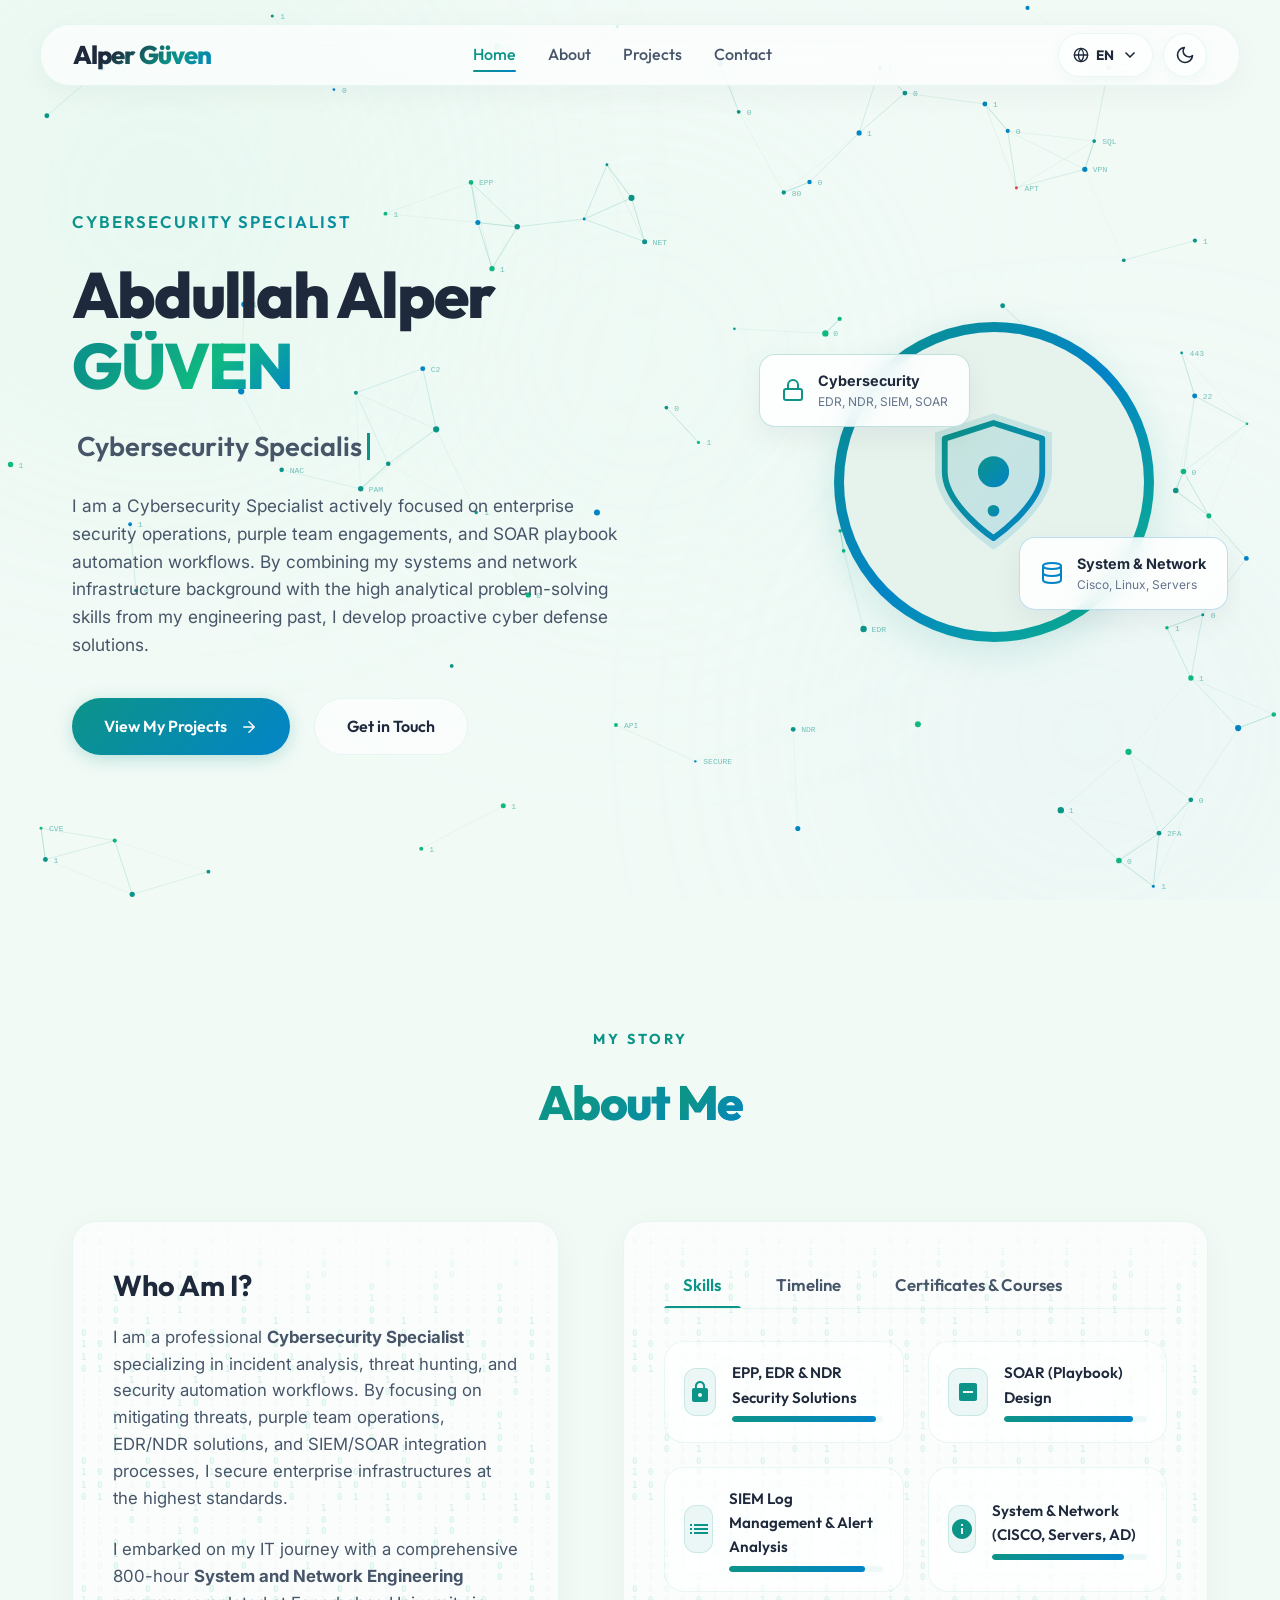
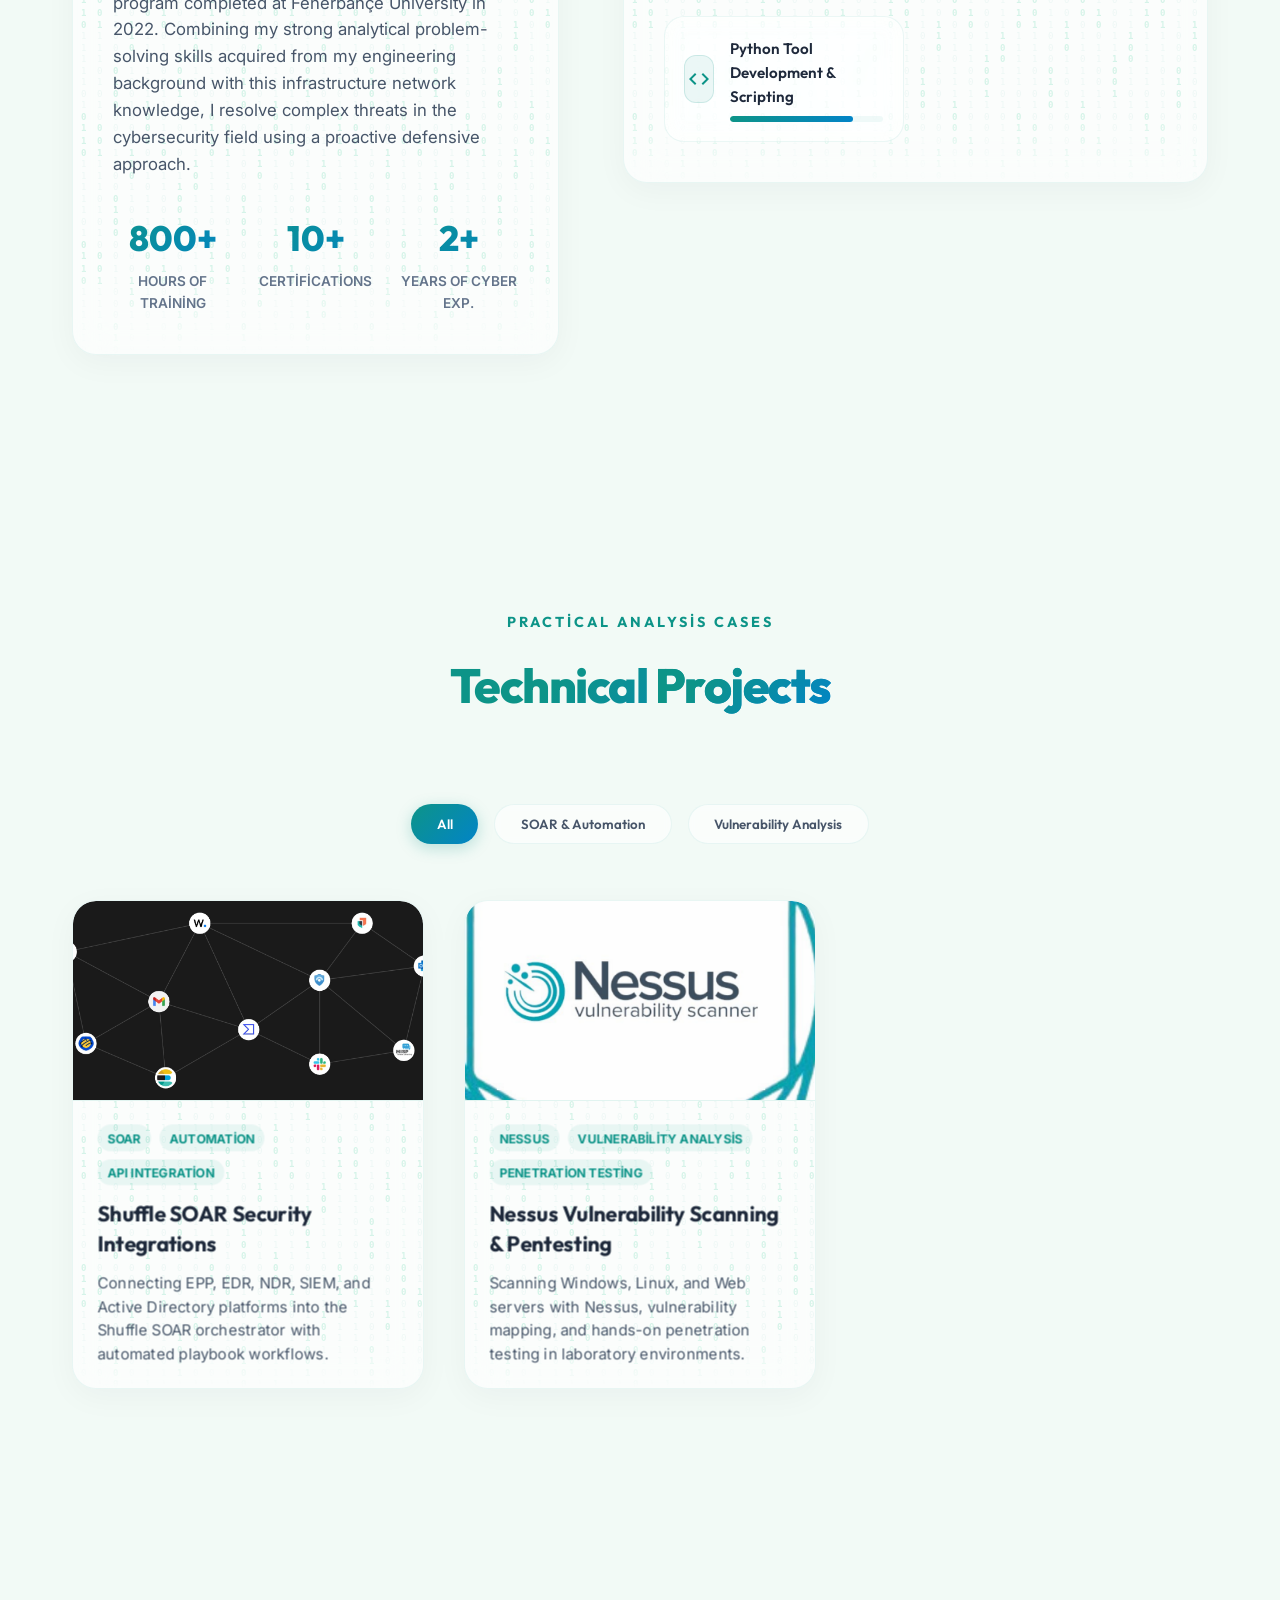
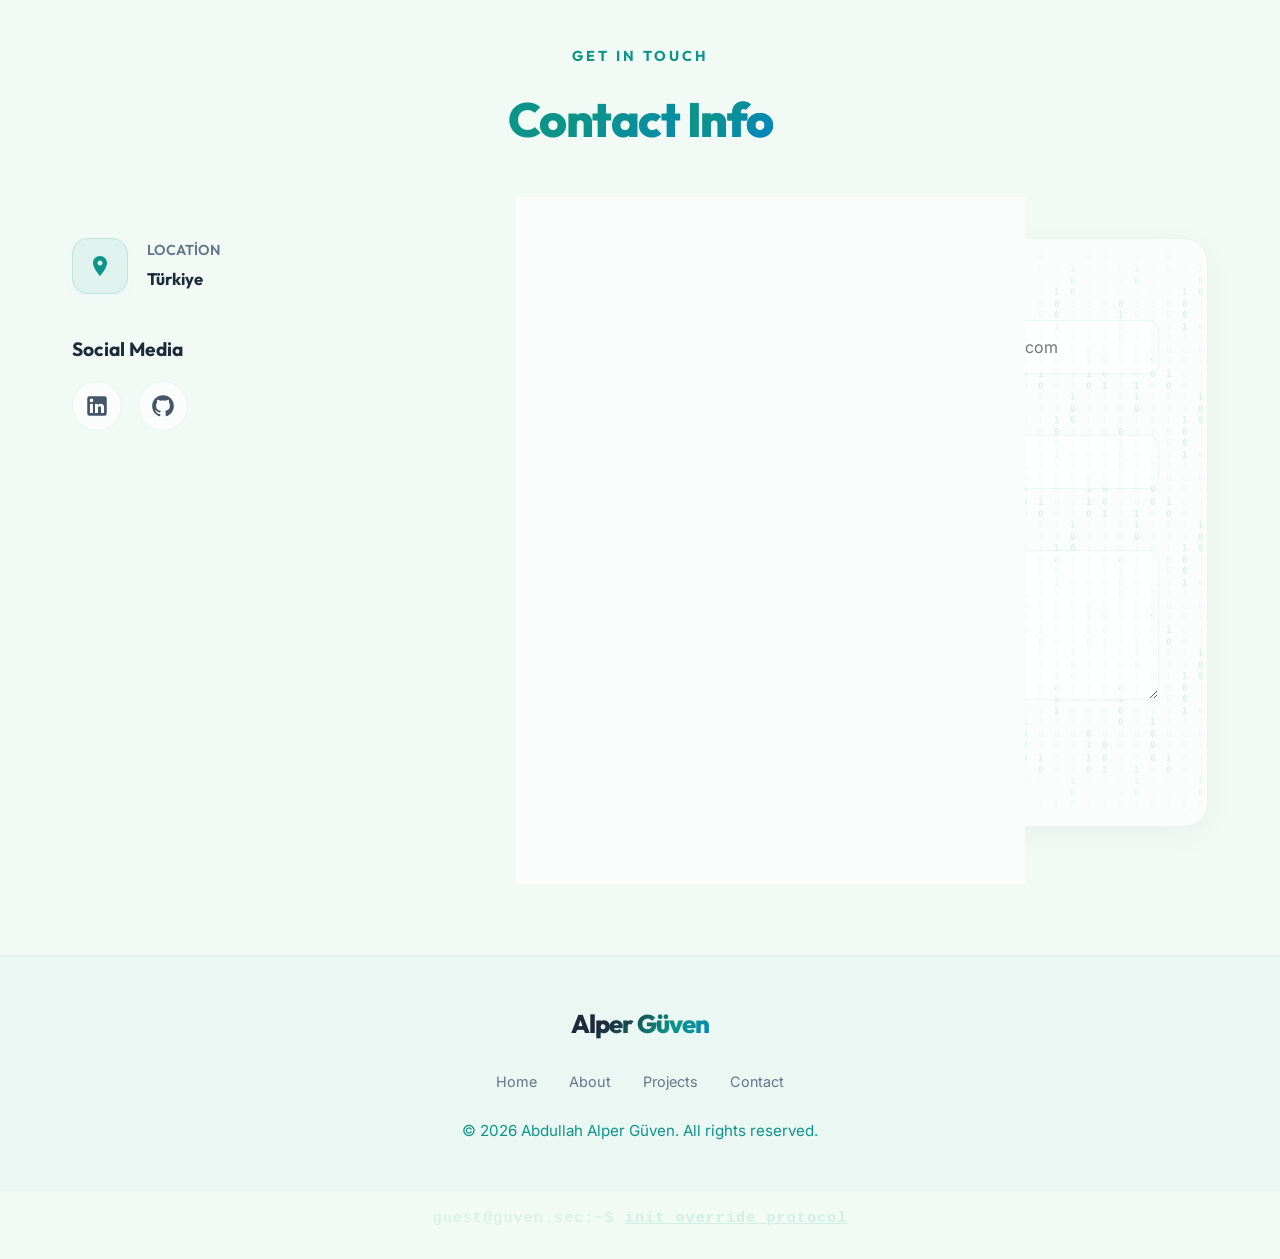
==== commit 0c5fa7ed: "Add files via upload" ====
--- a/index.html
+++ b/index.html
@@ -113,11 +113,11 @@
             </svg>
           </button>
           <div class="lang-dropdown-menu" id="lang-dropdown-menu">
-            <button class="lang-opt selected" data-lang-val="tr">TR - Türkçe</button>
-            <button class="lang-opt" data-lang-val="en">EN - English</button>
-            <button class="lang-opt" data-lang-val="ru">RU - Русский</button>
-            <button class="lang-opt" data-lang-val="zh">ZH - 简体中文</button>
-            <button class="lang-opt" data-lang-val="de">DE - Deutsch</button>
+            <button class="lang-opt selected" id="lang-opt-tr" data-lang-val="tr">TR - Türkçe</button>
+            <button class="lang-opt" id="lang-opt-en" data-lang-val="en">EN - English</button>
+            <button class="lang-opt" id="lang-opt-ru" data-lang-val="ru">RU - Русский</button>
+            <button class="lang-opt" id="lang-opt-zh" data-lang-val="zh">ZH - 简体中文</button>
+            <button class="lang-opt" id="lang-opt-de" data-lang-val="de">DE - Deutsch</button>
           </div>
         </div>
 
@@ -141,7 +141,7 @@
         </button>
       </div>
 
-      <button class="hamburger" aria-label="Menü">
+      <button class="hamburger" id="hamburger-btn" aria-label="Menü">
         <span></span>
         <span></span>
         <span></span>
@@ -396,21 +396,21 @@
       <div class="about-right glass-panel" style="padding: 2.5rem;">
 
         <div class="tabs-header">
-          <button class="tab-btn active" data-tab="skills">
+          <button class="tab-btn active" id="tab-btn-skills" data-tab="skills">
             <span data-lang="tr">Yetenekler</span>
             <span data-lang="en">Skills</span>
             <span data-lang="de">Fähigkeiten</span>
             <span data-lang="zh">专业技能</span>
             <span data-lang="ru">Навыки</span>
           </button>
-          <button class="tab-btn" data-tab="experience">
+          <button class="tab-btn" id="tab-btn-experience" data-tab="experience">
             <span data-lang="tr">Zaman Tüneli</span>
             <span data-lang="en">Timeline</span>
             <span data-lang="de">Lebenslauf</span>
             <span data-lang="zh">职业历程</span>
             <span data-lang="ru">Хронология</span>
           </button>
-          <button class="tab-btn" data-tab="certs">
+          <button class="tab-btn" id="tab-btn-certs" data-tab="certs">
             <span data-lang="tr">Sertifikalar & Kurslar</span>
             <span data-lang="en">Certificates & Courses</span>
             <span data-lang="de">Zertifikate & Kurse</span>
@@ -817,21 +817,21 @@
     </div>
 
     <div class="portfolio-filter">
-      <button class="filter-btn active" data-filter="all">
+      <button class="filter-btn active" id="filter-btn-all" data-filter="all">
         <span data-lang="tr">Hepsi</span>
         <span data-lang="en">All</span>
         <span data-lang="de">Alle</span>
         <span data-lang="zh">全部</span>
         <span data-lang="ru">Все</span>
       </button>
-      <button class="filter-btn" data-filter="soar">
+      <button class="filter-btn" id="filter-btn-soar" data-filter="soar">
         <span data-lang="tr">SOAR & Otomasyon</span>
         <span data-lang="en">SOAR & Automation</span>
         <span data-lang="de">SOAR & Automatisierung</span>
         <span data-lang="zh">SOAR 与自动化</span>
         <span data-lang="ru">SOAR и автоматизация</span>
       </button>
-      <button class="filter-btn" data-filter="security">
+      <button class="filter-btn" id="filter-btn-security" data-filter="security">
         <span data-lang="tr">Zafiyet Analizi</span>
         <span data-lang="en">Vulnerability Analysis</span>
         <span data-lang="de">Schwachstellenanalyse</span>
@@ -1084,7 +1084,7 @@
 
             <div id="form-response-status" class="form-status"></div>
 
-            <button type="submit" class="btn btn-primary" style="align-self: flex-start;">
+            <button type="submit" id="contact-submit-btn" class="btn btn-primary" style="align-self: flex-start;">
               <span>
                 <span data-lang="tr">Mesajı İlet</span>
                 <span data-lang="en">Send Message</span>
@@ -1101,7 +1101,7 @@
   <div class="modal" id="modal-p1">
     <div class="modal-overlay"></div>
     <div class="modal-content glass-panel">
-      <button class="modal-close" aria-label="Kapat">
+      <button class="modal-close" id="modal-close-p1" aria-label="Kapat">
         <svg viewBox="0 0 24 24">
           <path
             d="M19 6.41L17.59 5 12 10.59 6.41 5 5 6.41 10.59 12 5 17.59 6.41 19 12 13.41 17.59 19 19 17.59 13.41 12z" />
@@ -1226,7 +1226,7 @@
   <div class="modal" id="modal-p2">
     <div class="modal-overlay"></div>
     <div class="modal-content glass-panel">
-      <button class="modal-close" aria-label="Kapat">
+      <button class="modal-close" id="modal-close-p2" aria-label="Kapat">
         <svg viewBox="0 0 24 24">
           <path
             d="M19 6.41L17.59 5 12 10.59 6.41 5 5 6.41 10.59 12 5 17.59 6.41 19 12 13.41 17.59 19 19 17.59 13.41 12z" />
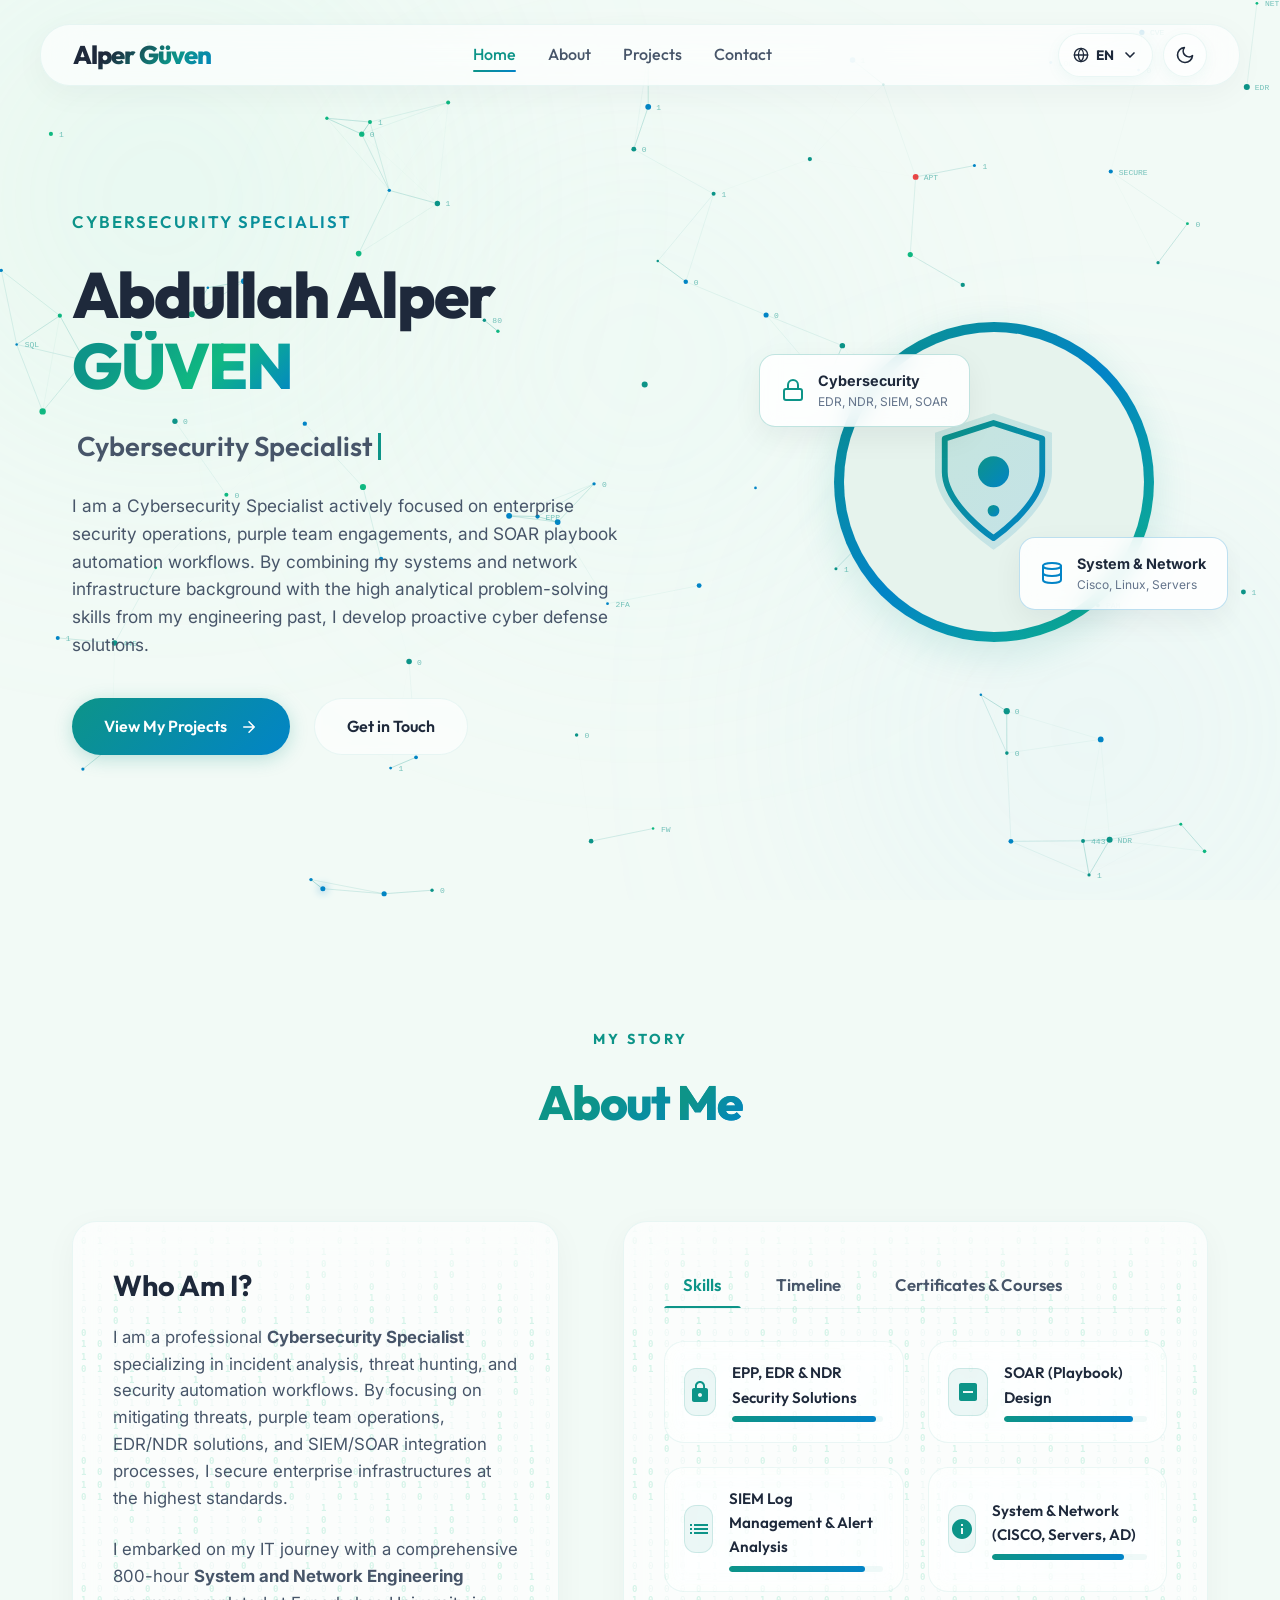
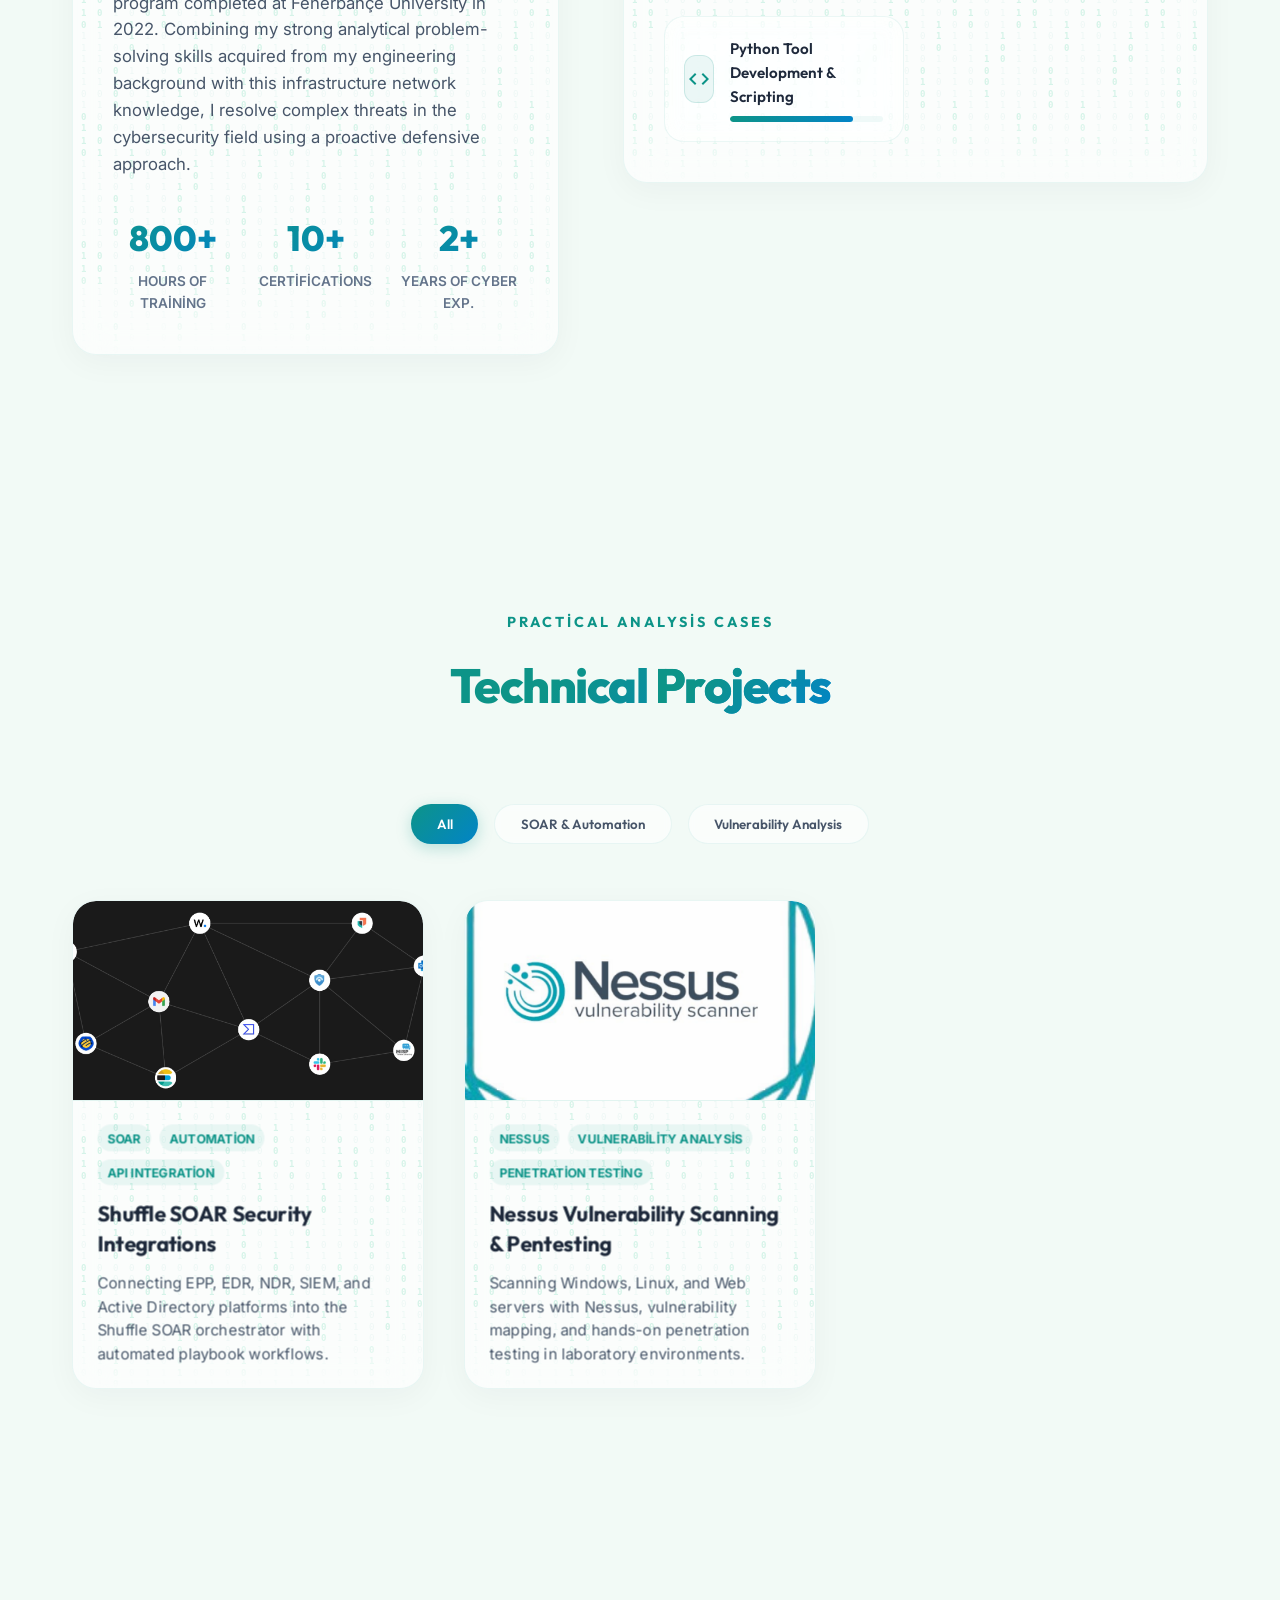
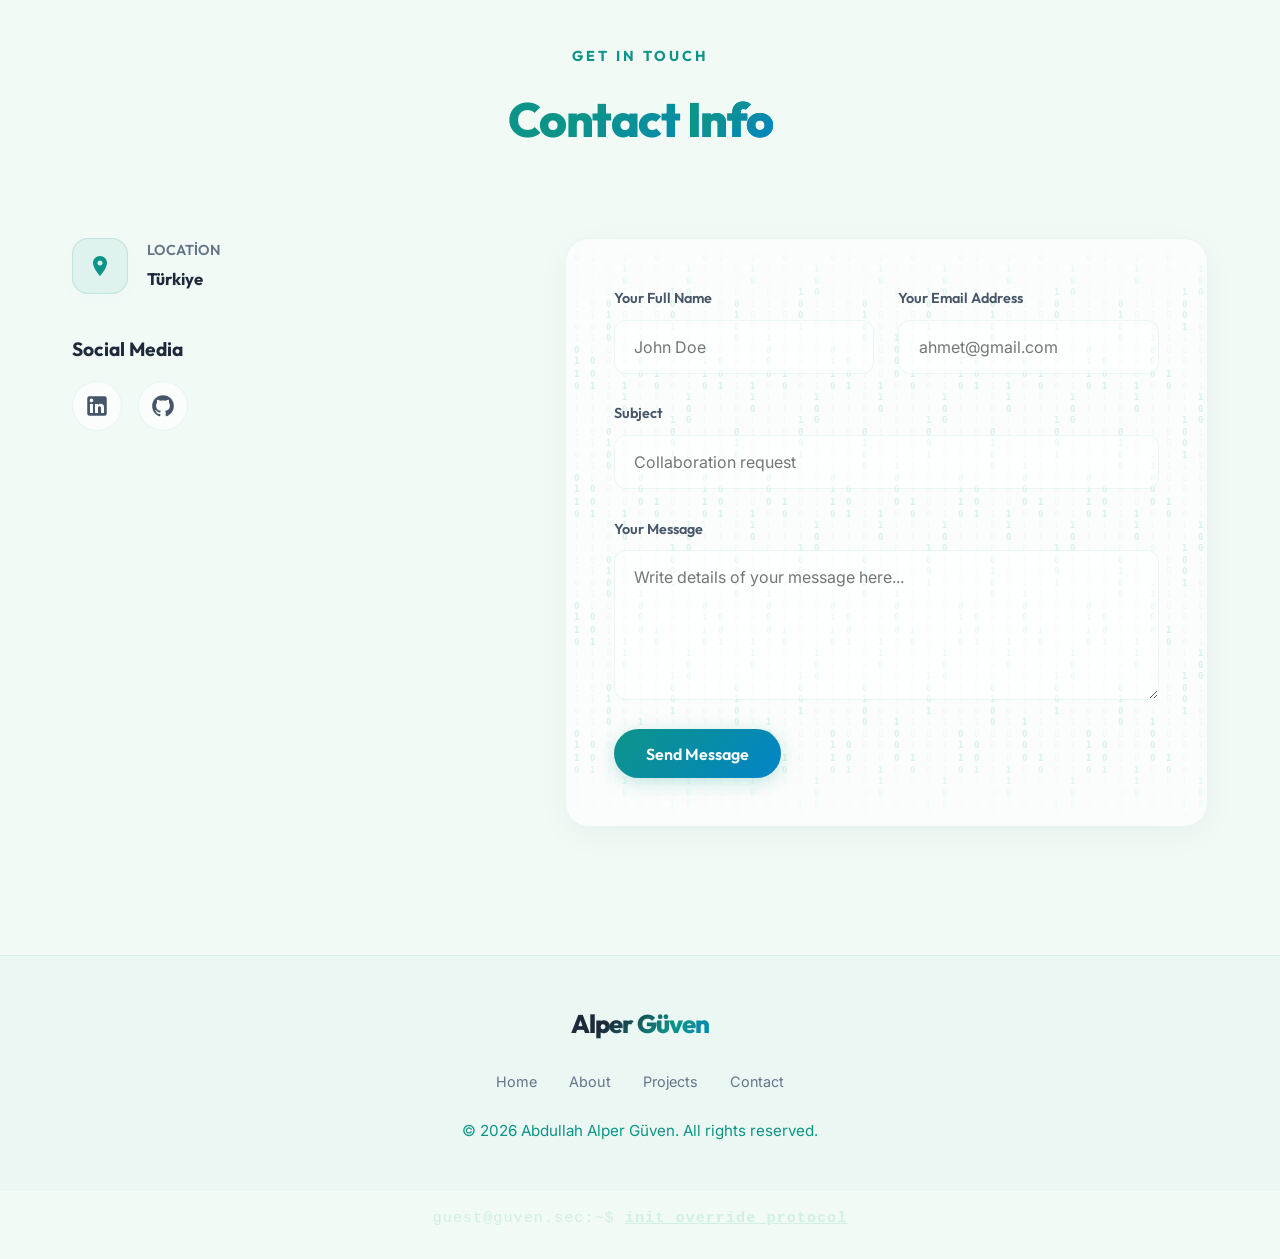
==== commit 532a5321: "Add files via upload" ====
--- a/index.html
+++ b/index.html
@@ -8,6 +8,23 @@
   <title>Abdullah Alper Güven | Cyber Security Engineer & Siber Güvenlik Uzmanı</title>
   <meta name="description"
     content="Abdullah Alper Güven kişisel portfolyosu. Siber Güvenlik, EDR/NDR, SOAR Entegrasyonları, SIEM Log Yönetimi ve Sistem & Ağ Uzmanlığı.">
+
+  <!-- Canonical URL -->
+  <link rel="canonical" href="https://alperguven.com">
+
+  <!-- Open Graph / Facebook (Sosyal Medya Önizlemeleri için) -->
+  <meta property="og:type" content="website">
+  <meta property="og:url" content="https://alperguven.com/">
+  <meta property="og:title" content="Abdullah Alper Güven | Cyber Security Engineer & Siber Güvenlik Uzmanı">
+  <meta property="og:description" content="Abdullah Alper Güven kişisel portfolyosu. Siber Güvenlik, EDR/NDR, SOAR Entegrasyonları, SIEM Log Yönetimi ve Sistem & Ağ Uzmanlığı.">
+  <meta property="og:image" content="https://alperguven.com/images/ikon.png">
+
+  <!-- Twitter -->
+  <meta property="twitter:card" content="summary_large_image">
+  <meta property="twitter:url" content="https://alperguven.com/">
+  <meta property="twitter:title" content="Abdullah Alper Güven | Cyber Security Engineer & Siber Güvenlik Uzmanı">
+  <meta property="twitter:description" content="Abdullah Alper Güven kişisel portfolyosu. Siber Güvenlik, EDR/NDR, SOAR Entegrasyonları, SIEM Log Yönetimi ve Sistem & Ağ Uzmanlığı.">
+  <meta property="twitter:image" content="https://alperguven.com/images/ikon.png">
 
   <link rel="icon" type="image/png" href="images/ikon.png">
   <link rel="stylesheet" href="style.css?v=1.1.0">
@@ -17,6 +34,7 @@
     "@type": "Person",
     "name": "Abdullah Alper Güven",
     "jobTitle": "Cyber Security Engineer & Siber Güvenlik Uzmanı",
+    "url": "https://alperguven.com",
     "sameAs": [
       "https://www.linkedin.com/in/abdullahalperguven"
     ],
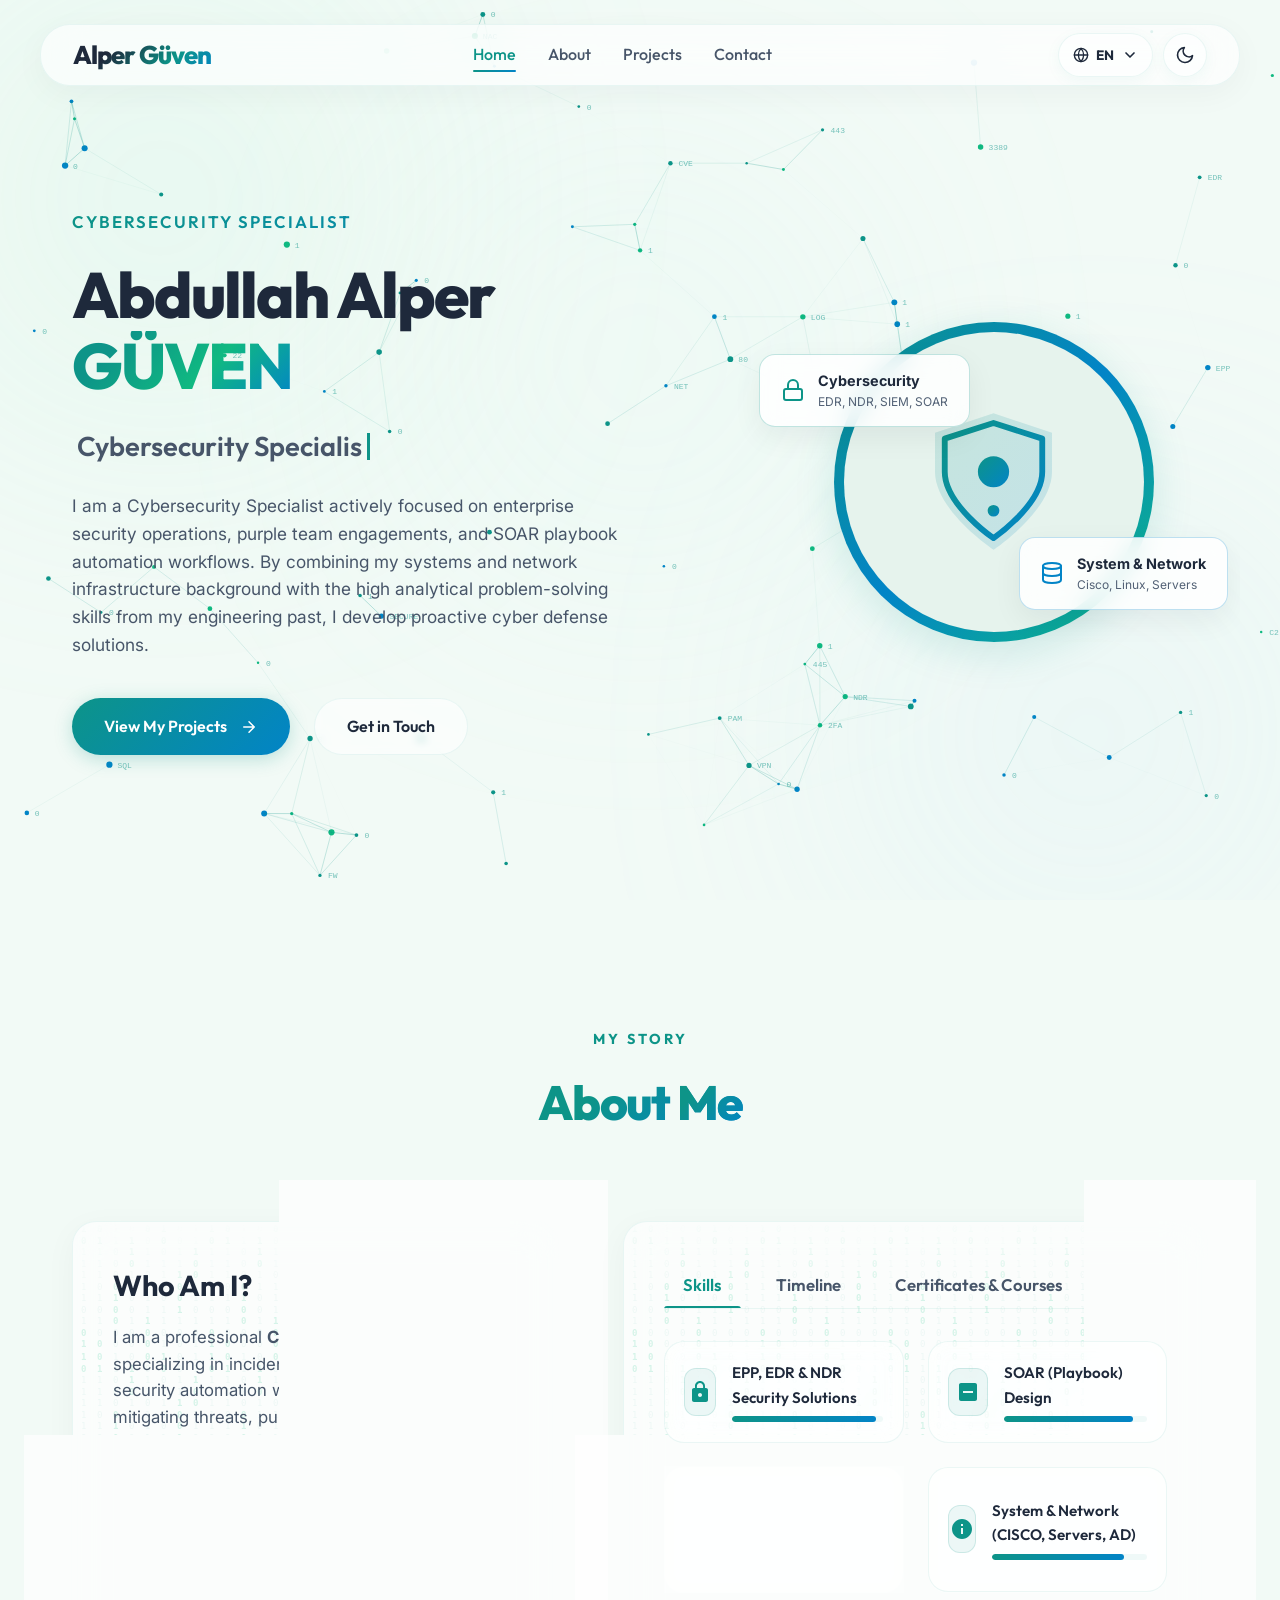
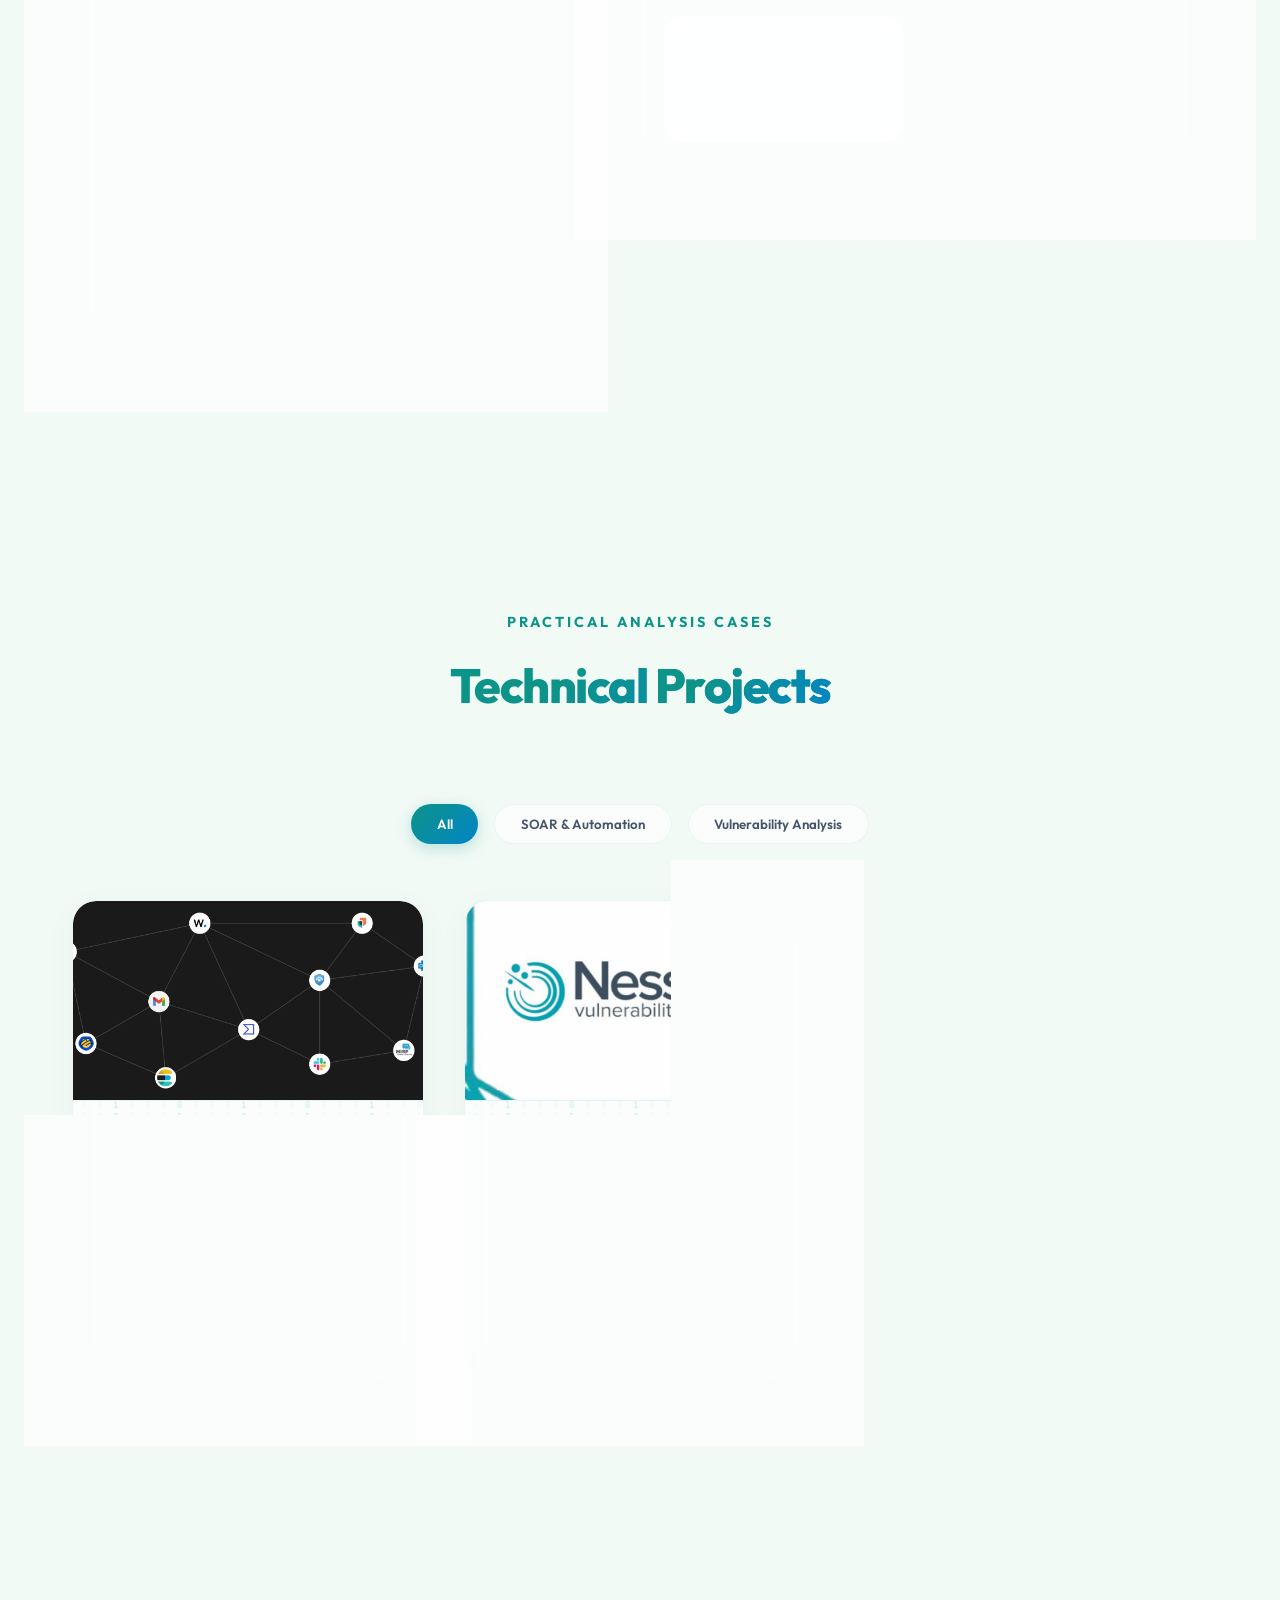
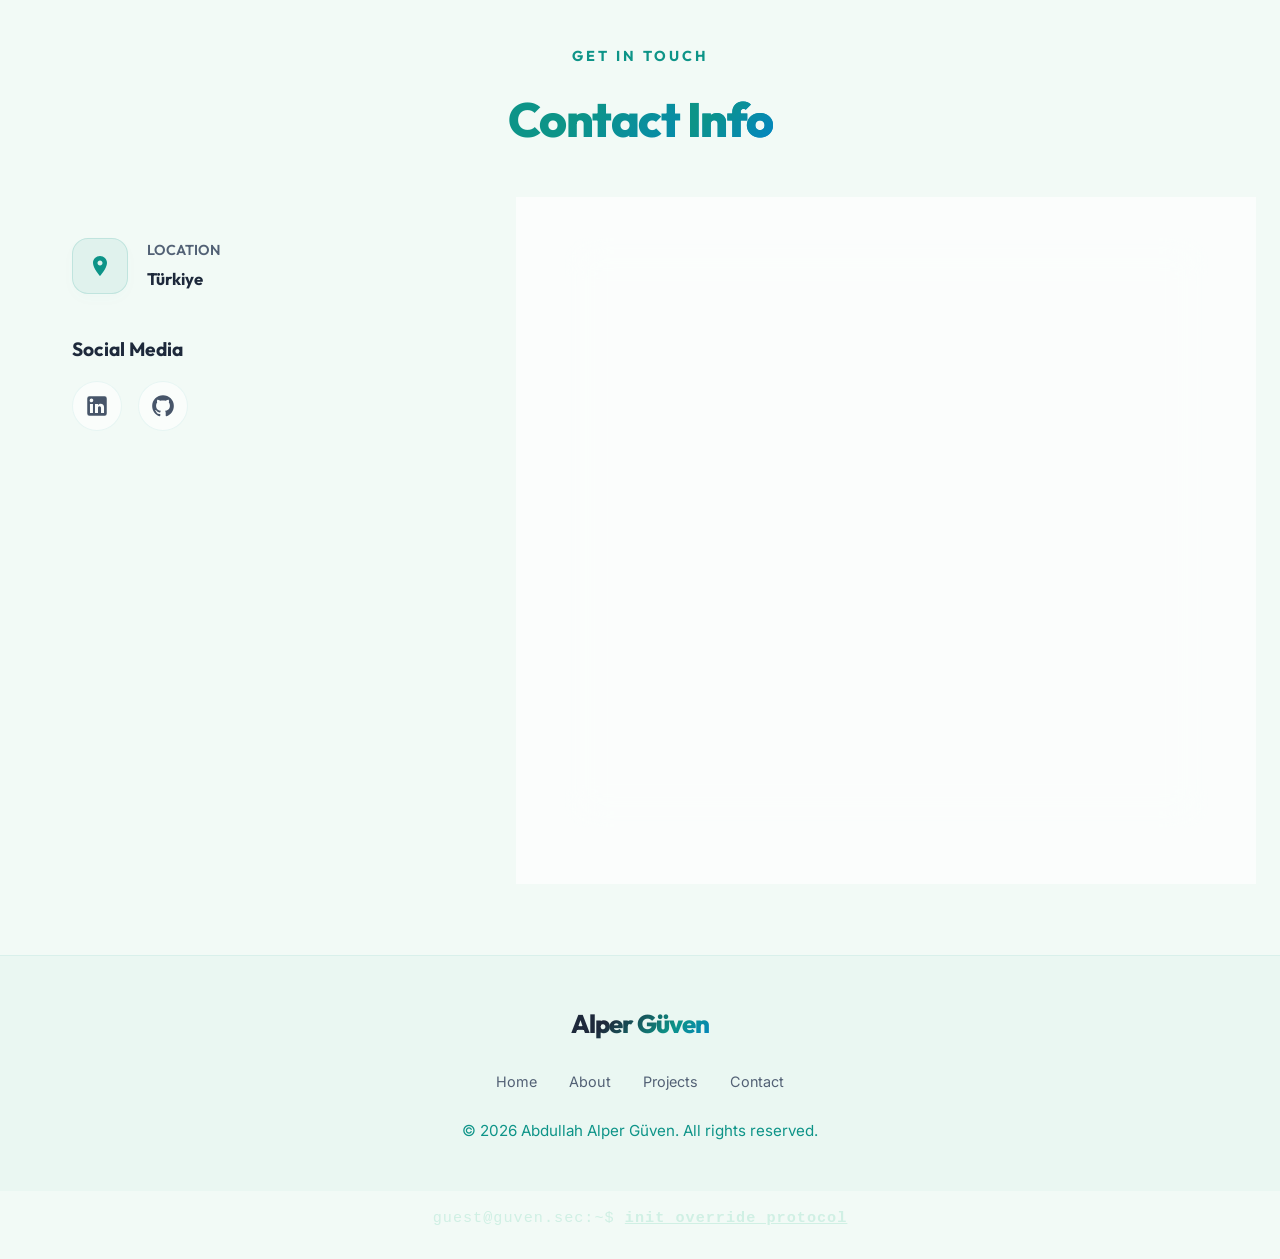
==== commit be5aed41: "Add files via upload" ====
--- a/index.html
+++ b/index.html
@@ -5,6 +5,9 @@
   <meta charset="UTF-8">
   <meta name="viewport" content="width=device-width, initial-scale=1.0">
   <meta name="google-site-verification" content="9E3VUxOC5KAnkoTx1-9x8hw1hHQSPWKTDO0Z34fqRQ0" />
+  <link rel="preconnect" href="https://fonts.googleapis.com">
+  <link rel="preconnect" href="https://fonts.gstatic.com" crossorigin>
+  <link href="https://fonts.googleapis.com/css2?family=Inter:wght@400;500;600;700&family=Outfit:wght@600;700;800&display=swap" rel="stylesheet">
   <title>Abdullah Alper Güven | Cyber Security Engineer & Siber Güvenlik Uzmanı</title>
   <meta name="description"
     content="Abdullah Alper Güven kişisel portfolyosu. Siber Güvenlik, EDR/NDR, SOAR Entegrasyonları, SIEM Log Yönetimi ve Sistem & Ağ Uzmanlığı.">
@@ -116,15 +119,15 @@
       <div class="header-controls">
         <div class="lang-dropdown" id="lang-dropdown">
           <button class="lang-toggle" id="lang-toggle" aria-label="Dili Değiştir / Switch Language">
-            <svg viewBox="0 0 24 24" fill="none" stroke="currentColor" stroke-width="2" stroke-linecap="round"
+            <svg aria-hidden="true" viewBox="0 0 24 24" fill="none" stroke="currentColor" stroke-width="2" stroke-linecap="round"
               stroke-linejoin="round">
               <circle cx="12" cy="12" r="10"></circle>
               <line x1="2" y1="12" x2="22" y2="12"></line>
               <path d="M12 2a15.3 15.3 0 0 1 4 10 15.3 15.3 0 0 1-4 10 15.3 15.3 0 0 1-4-10 15.3 15.3 0 0 1 4-10z">
               </path>
             </svg>
-            <span class="active-lang">TR</span>
-            <svg class="dropdown-chevron" viewBox="0 0 24 24" width="12" height="12" fill="none" stroke="currentColor"
+             <span class="active-lang">TR</span>
+            <svg aria-hidden="true" class="dropdown-chevron" viewBox="0 0 24 24" width="12" height="12" fill="none" stroke="currentColor"
               stroke-width="2.5" stroke-linecap="round" stroke-linejoin="round"
               style="margin-left: 2px; transition: transform 0.25s ease;">
               <path d="M6 9l6 6 6-6"></path>
@@ -140,7 +143,7 @@
         </div>
 
         <button class="theme-toggle" id="theme-toggle" aria-label="Karanlık/Aydınlık Modu">
-          <svg class="sun-icon" viewBox="0 0 24 24" fill="none" stroke="currentColor" stroke-width="2"
+          <svg aria-hidden="true" class="sun-icon" viewBox="0 0 24 24" fill="none" stroke="currentColor" stroke-width="2"
             stroke-linecap="round" stroke-linejoin="round">
             <circle cx="12" cy="12" r="5"></circle>
             <line x1="12" y1="1" x2="12" y2="3"></line>
@@ -152,7 +155,7 @@
             <line x1="4.22" y1="19.78" x2="5.64" y2="18.36"></line>
             <line x1="18.36" y1="5.64" x2="19.78" y2="4.22"></line>
           </svg>
-          <svg class="moon-icon" viewBox="0 0 24 24" fill="none" stroke="currentColor" stroke-width="2"
+          <svg aria-hidden="true" class="moon-icon" viewBox="0 0 24 24" fill="none" stroke="currentColor" stroke-width="2"
             stroke-linecap="round" stroke-linejoin="round">
             <path d="M21 12.79A9 9 0 1 1 11.21 3 7 7 0 0 0 21 12.79z"></path>
           </svg>
@@ -218,7 +221,7 @@
               <span data-lang="zh">浏览我的项目</span>
               <span data-lang="ru">Мои проекты</span>
             </span>
-            <svg viewBox="0 0 24 24" width="18" height="18" fill="none" stroke="currentColor" stroke-width="2"
+            <svg aria-hidden="true" viewBox="0 0 24 24" width="18" height="18" fill="none" stroke="currentColor" stroke-width="2"
               stroke-linecap="round" stroke-linejoin="round">
               <path d="M5 12h14M12 5l7 7-7 7" />
             </svg>
@@ -236,7 +239,7 @@
       <div class="hero-visual">
         <div class="avatar-wrapper">
           <div class="avatar-inner">
-            <svg viewBox="0 0 100 100">
+            <svg aria-hidden="true" viewBox="0 0 100 100">
               <defs>
                 <linearGradient id="avatar-gradient" x1="0%" y1="0%" x2="100%" y2="100%">
                   <stop offset="0%" stop-color="#0d9488" />
@@ -256,7 +259,7 @@
         </div>
 
         <div class="floating-card card-1 glass-panel">
-          <svg viewBox="0 0 24 24" fill="none" stroke="#0d9488" stroke-width="2" stroke-linecap="round"
+          <svg aria-hidden="true" viewBox="0 0 24 24" fill="none" stroke="#0d9488" stroke-width="2" stroke-linecap="round"
             stroke-linejoin="round">
             <rect x="3" y="11" width="18" height="11" rx="2" ry="2"></rect>
             <path d="M7 11V7a5 5 0 0 1 10 0v4"></path>
@@ -274,7 +277,7 @@
         </div>
 
         <div class="floating-card card-2 glass-panel">
-          <svg viewBox="0 0 24 24" fill="none" stroke="#0284c7" stroke-width="2" stroke-linecap="round"
+          <svg aria-hidden="true" viewBox="0 0 24 24" fill="none" stroke="#0284c7" stroke-width="2" stroke-linecap="round"
             stroke-linejoin="round">
             <ellipse cx="12" cy="5" rx="9" ry="3"></ellipse>
             <path d="M3 5v14c0 1.66 4 3 9 3s9-1.34 9-3V5"></path>
@@ -442,7 +445,7 @@
 
             <div class="glass-card skill-card">
               <div class="skill-icon-wrap">
-                <svg viewBox="0 0 24 24">
+                <svg aria-hidden="true" viewBox="0 0 24 24">
                   <path
                     d="M18 8h-1V6c0-2.76-2.24-5-5-5S7 3.24 7 6v2H6c-1.1 0-2 .9-2 2v10c0 1.1.9 2 2 2h12c1.1 0 2-.9 2-2V10c0-1.1-.9-2-2-2zm-6 9c-1.1 0-2-.9-2-2s.9-2 2-2 2 .9 2 2-.9 2-2 2zm3.1-9H8.9V6c0-1.71 1.39-3.1 3.1-3.1 1.71 0 3.1 1.39 3.1 3.1v2z" />
                 </svg>
@@ -463,7 +466,7 @@
 
             <div class="glass-card skill-card">
               <div class="skill-icon-wrap">
-                <svg viewBox="0 0 24 24">
+                <svg aria-hidden="true" viewBox="0 0 24 24">
                   <path
                     d="M19 3H5c-1.1 0-2 .9-2 2v14c0 1.1.9 2 2 2h14c1.1 0 2-.9 2-2V5c0-1.1-.9-2-2-2zm-2 10H7v-2h10v2z" />
                 </svg>
@@ -484,7 +487,7 @@
 
             <div class="glass-card skill-card">
               <div class="skill-icon-wrap">
-                <svg viewBox="0 0 24 24">
+                <svg aria-hidden="true" viewBox="0 0 24 24">
                   <path d="M3 13h2v-2H3v2zm0 4h2v-2H3v2zm0-8h2V7H3v2zm4 4h14v-2H7v2zm0 4h14v-2H7v2zM7 7v2h14V7H7z" />
                 </svg>
               </div>
@@ -504,7 +507,7 @@
 
             <div class="glass-card skill-card">
               <div class="skill-icon-wrap">
-                <svg viewBox="0 0 24 24">
+                <svg aria-hidden="true" viewBox="0 0 24 24">
                   <path
                     d="M12 2C6.48 2 2 6.48 2 12s4.48 10 10 10 10-4.48 10-10S17.52 2 12 2zm1 15h-2v-6h2v6zm0-8h-2V7h2v2z" />
                 </svg>
@@ -525,7 +528,7 @@
 
             <div class="glass-card skill-card">
               <div class="skill-icon-wrap">
-                <svg viewBox="0 0 24 24">
+                <svg aria-hidden="true" viewBox="0 0 24 24">
                   <path
                     d="M9.4 16.6L4.8 12l4.6-4.6L8 6l-6 6 6 6 1.4-1.4zm5.2 0l4.6-4.6-4.6-4.6L16 6l6 6-6 6-1.4-1.4z" />
                 </svg>
@@ -865,7 +868,7 @@
           <img src="images/soar.jpg" alt="Shuffle SOAR Güvenlik Entegrasyonları" loading="lazy">
           <div class="project-overlay">
             <div class="project-overlay-btn">
-              <svg viewBox="0 0 24 24">
+              <svg aria-hidden="true" viewBox="0 0 24 24">
                 <path
                   d="M12 4.5C7 4.5 2.73 7.61 1 12c1.73 4.39 6 7.5 11 7.5s9.27-3.11 11-7.5c-1.73-4.39-6-7.5-11-7.5zM12 17c-2.76 0-5-2.24-5-5s2.24-5 5-5 5 2.24 5 5-2.24 5-5 5zm0-8c-1.66 0-3 1.34-3 3s1.34 3 3 3 3-1.34 3-3-1.34-3-3-3z" />
               </svg>
@@ -916,7 +919,7 @@
           <img src="images/nesus.png" alt="Nessus Zafiyet Tarama ve Sızma Analizi" loading="lazy">
           <div class="project-overlay">
             <div class="project-overlay-btn">
-              <svg viewBox="0 0 24 24">
+              <svg aria-hidden="true" viewBox="0 0 24 24">
                 <path
                   d="M12 4.5C7 4.5 2.73 7.61 1 12c1.73 4.39 6 7.5 11 7.5s9.27-3.11 11-7.5c-1.73-4.39-6-7.5-11-7.5zM12 17c-2.76 0-5-2.24-5-5s2.24-5 5-5 5 2.24 5 5-2.24 5-5 5zm0-8c-1.66 0-3 1.34-3 3s1.34 3 3 3 3-1.34 3-3-1.34-3-3-3z" />
               </svg>
@@ -990,7 +993,7 @@
 
           <div class="contact-info-item">
             <div class="contact-info-icon">
-              <svg viewBox="0 0 24 24">
+              <svg aria-hidden="true" viewBox="0 0 24 24">
                 <path
                   d="M12 2C8.13 2 5 5.13 5 9c0 5.25 7 13 7 13s7-7.75 7-13c0-3.87-3.13-7-7-7zm0 9.5c-1.38 0-2.5-1.12-2.5-2.5s1.12-2.5 2.5-2.5 2.5 1.12 2.5 2.5-1.12 2.5-2.5 2.5z" />
               </svg>
@@ -1026,13 +1029,13 @@
           <div class="social-links">
             <a href="https://www.linkedin.com/in/abdullahalperguven" target="_blank" rel="noopener noreferrer"
               class="social-btn" aria-label="LinkedIn">
-              <svg viewBox="0 0 24 24">
+              <svg aria-hidden="true" viewBox="0 0 24 24">
                 <path
                   d="M19 3a2 2 0 0 1 2 2v14a2 2 0 0 1-2 2H5a2 2 0 0 1-2-2V5a2 2 0 0 1 2-2h14m-.5 15.5v-5.3a3.26 3.26 0 0 0-3.26-3.26c-.85 0-1.84.52-2.32 1.3v-1.11h-2.79v8.37h2.79v-4.93c0-.77.62-1.4 1.39-1.4a1.4 1.4 0 0 1 1.4 1.4v4.93h2.79M6.88 8.56a1.68 1.68 0 0 0 1.68-1.68c0-.93-.75-1.69-1.68-1.69a1.69 1.69 0 0 0-1.69 1.69c0 .93.76 1.68 1.69 1.68m1.39 9.94v-8.37H5.5v8.37h2.77z" />
               </svg>
             </a>
             <a href="#" class="social-btn" aria-label="GitHub">
-              <svg viewBox="0 0 24 24">
+              <svg aria-hidden="true" viewBox="0 0 24 24">
                 <path
                   d="M12 2A10 10 0 0 0 2 12c0 4.42 2.87 8.17 6.84 9.5.5.08.66-.23.66-.5v-1.69c-2.77.6-3.36-1.34-3.36-1.34-.46-1.16-1.11-1.47-1.11-1.47-.9-.62.07-.6.07-.6 1 .07 1.53 1.03 1.53 1.03.9 1.52 2.34 1.07 2.91.83.09-.65.35-1.09.63-1.34-2.22-.25-4.55-1.11-4.55-4.92 0-1.11.38-2 1.03-2.71-.1-.25-.45-1.29.1-2.64 0 0 .84-.27 2.75 1.02.79-.22 1.65-.33 2.5-.33.85 0 1.71.11 2.5.33 1.91-1.29 2.75-1.02 2.75-1.02.55 1.35.2 2.39.1 2.64.65.71 1.03 1.6 1.03 2.71 0 3.82-2.34 4.66-4.57 4.91.36.31.69.92.69 1.85V21c0 .27.16.59.67.5C19.14 20.16 22 16.42 22 12A10 10 0 0 0 12 2z" />
               </svg>
@@ -1120,7 +1123,7 @@
     <div class="modal-overlay"></div>
     <div class="modal-content glass-panel">
       <button class="modal-close" id="modal-close-p1" aria-label="Kapat">
-        <svg viewBox="0 0 24 24">
+        <svg aria-hidden="true" viewBox="0 0 24 24">
           <path
             d="M19 6.41L17.59 5 12 10.59 6.41 5 5 6.41 10.59 12 5 17.59 6.41 19 12 13.41 17.59 19 19 17.59 13.41 12z" />
         </svg>
@@ -1245,7 +1248,7 @@
     <div class="modal-overlay"></div>
     <div class="modal-content glass-panel">
       <button class="modal-close" id="modal-close-p2" aria-label="Kapat">
-        <svg viewBox="0 0 24 24">
+        <svg aria-hidden="true" viewBox="0 0 24 24">
           <path
             d="M19 6.41L17.59 5 12 10.59 6.41 5 5 6.41 10.59 12 5 17.59 6.41 19 12 13.41 17.59 19 19 17.59 13.41 12z" />
         </svg>
@@ -1411,7 +1414,7 @@
     <div class="modal-overlay" id="game-modal-overlay"></div>
     <div class="modal-content glass-panel game-modal-content">
       <button class="modal-close" id="game-modal-close" aria-label="Kapat">
-        <svg viewBox="0 0 24 24">
+        <svg aria-hidden="true" viewBox="0 0 24 24">
           <path
             d="M19 6.41L17.59 5 12 10.59 6.41 5 5 6.41 10.59 12 5 17.59 6.41 19 12 13.41 17.59 19 19 17.59 13.41 12z" />
         </svg>
--- a/style.css
+++ b/style.css
@@ -1,11 +1,10 @@
-@import url('https://fonts.googleapis.com/css2?family=Inter:wght@300;400;500;600;700&family=Outfit:wght@300;400;500;600;700;800&display=swap');
 
 :root {
   --bg-primary: #f2faf6;
   --bg-secondary: #e6f3ed;
   --text-primary: #1e293b;
   --text-secondary: #475569;
-  --text-muted: #64748b;
+  --text-muted: #526175;
 
   --accent-primary: #0d9488;
   --accent-primary-rgb: 13, 148, 136;
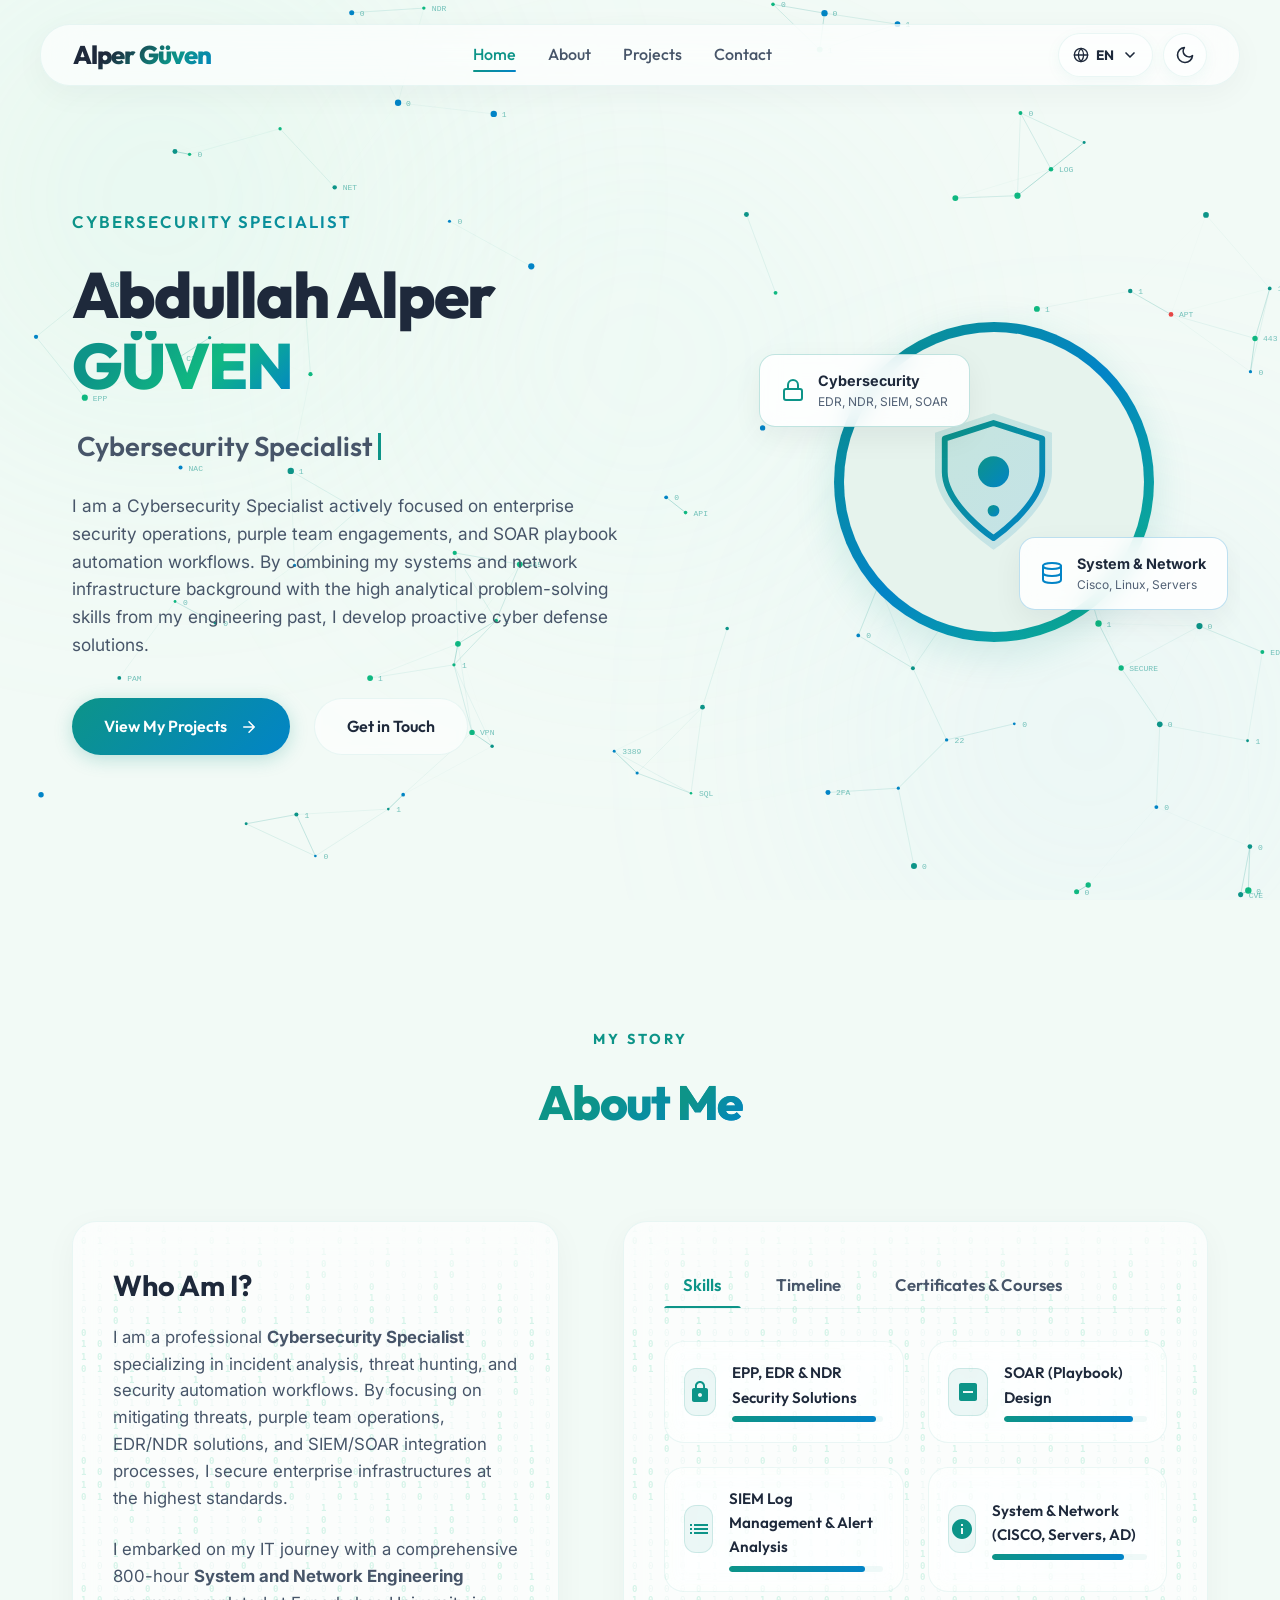
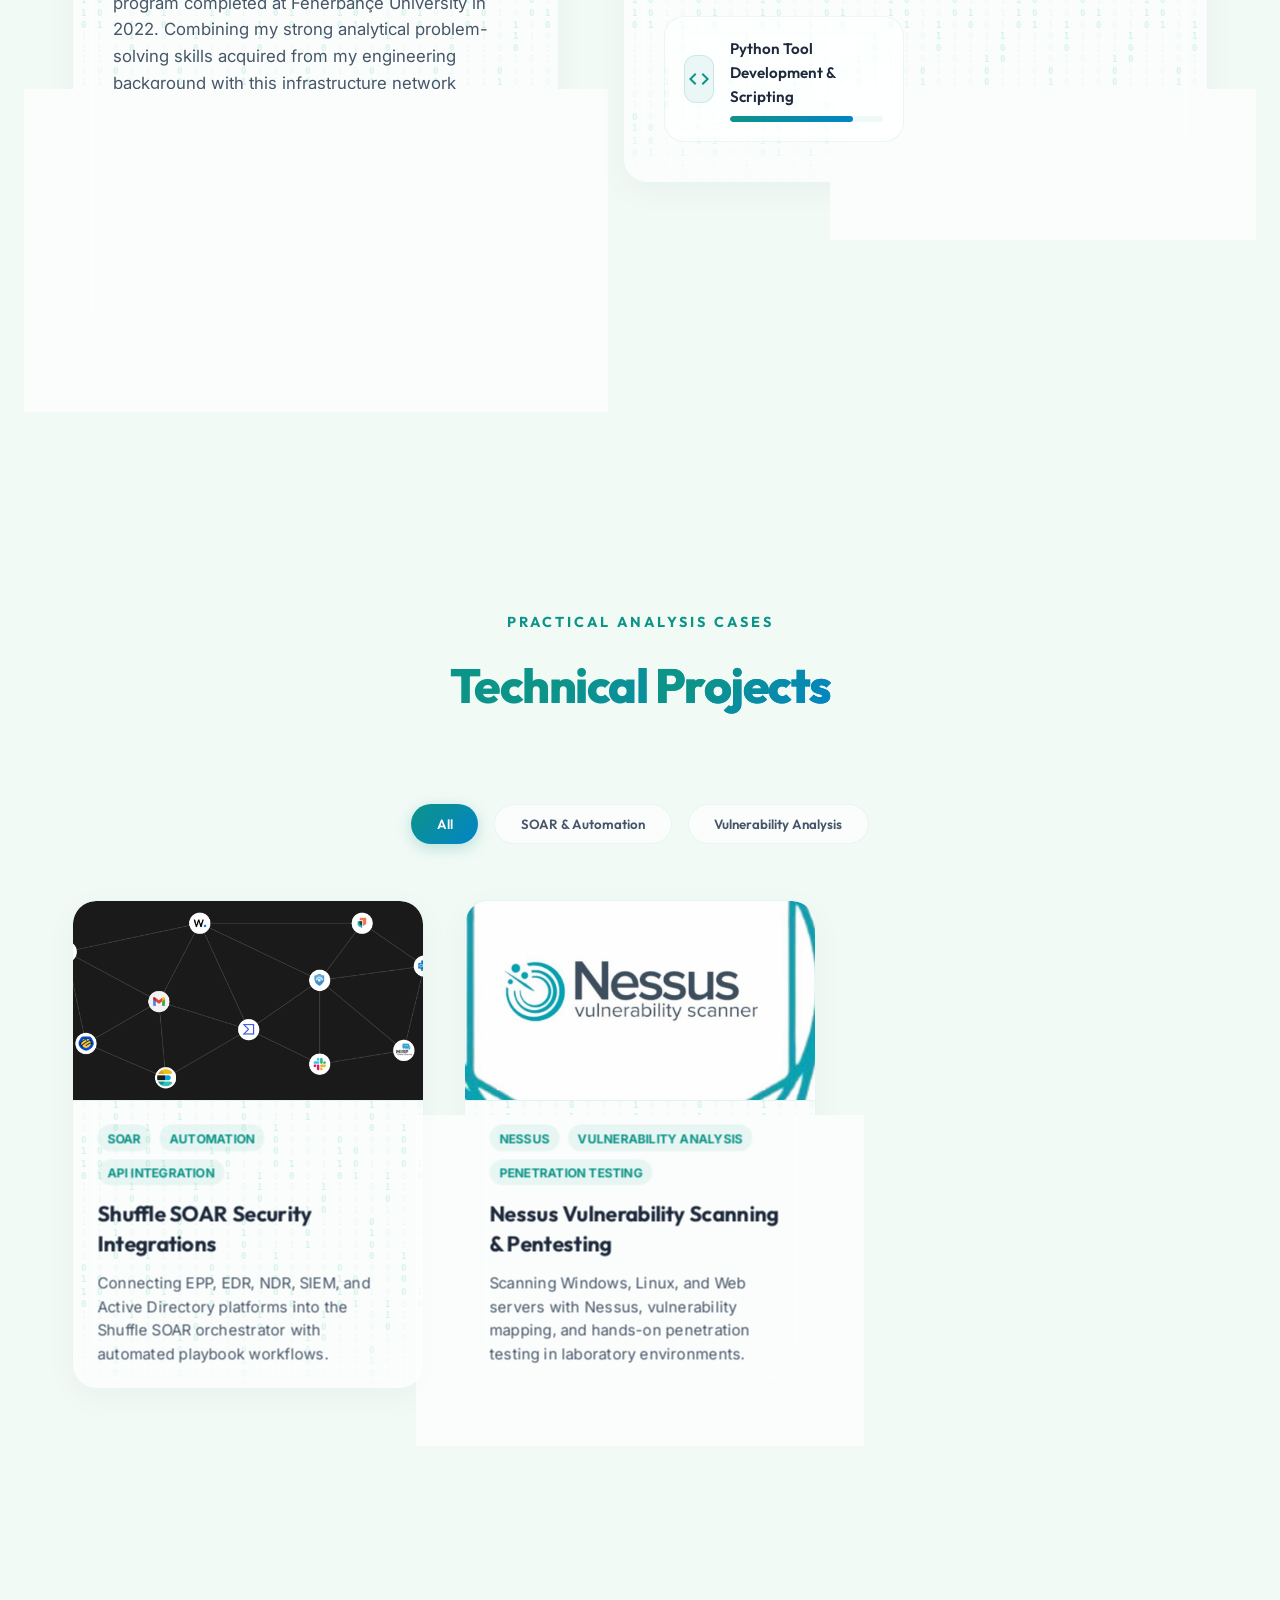
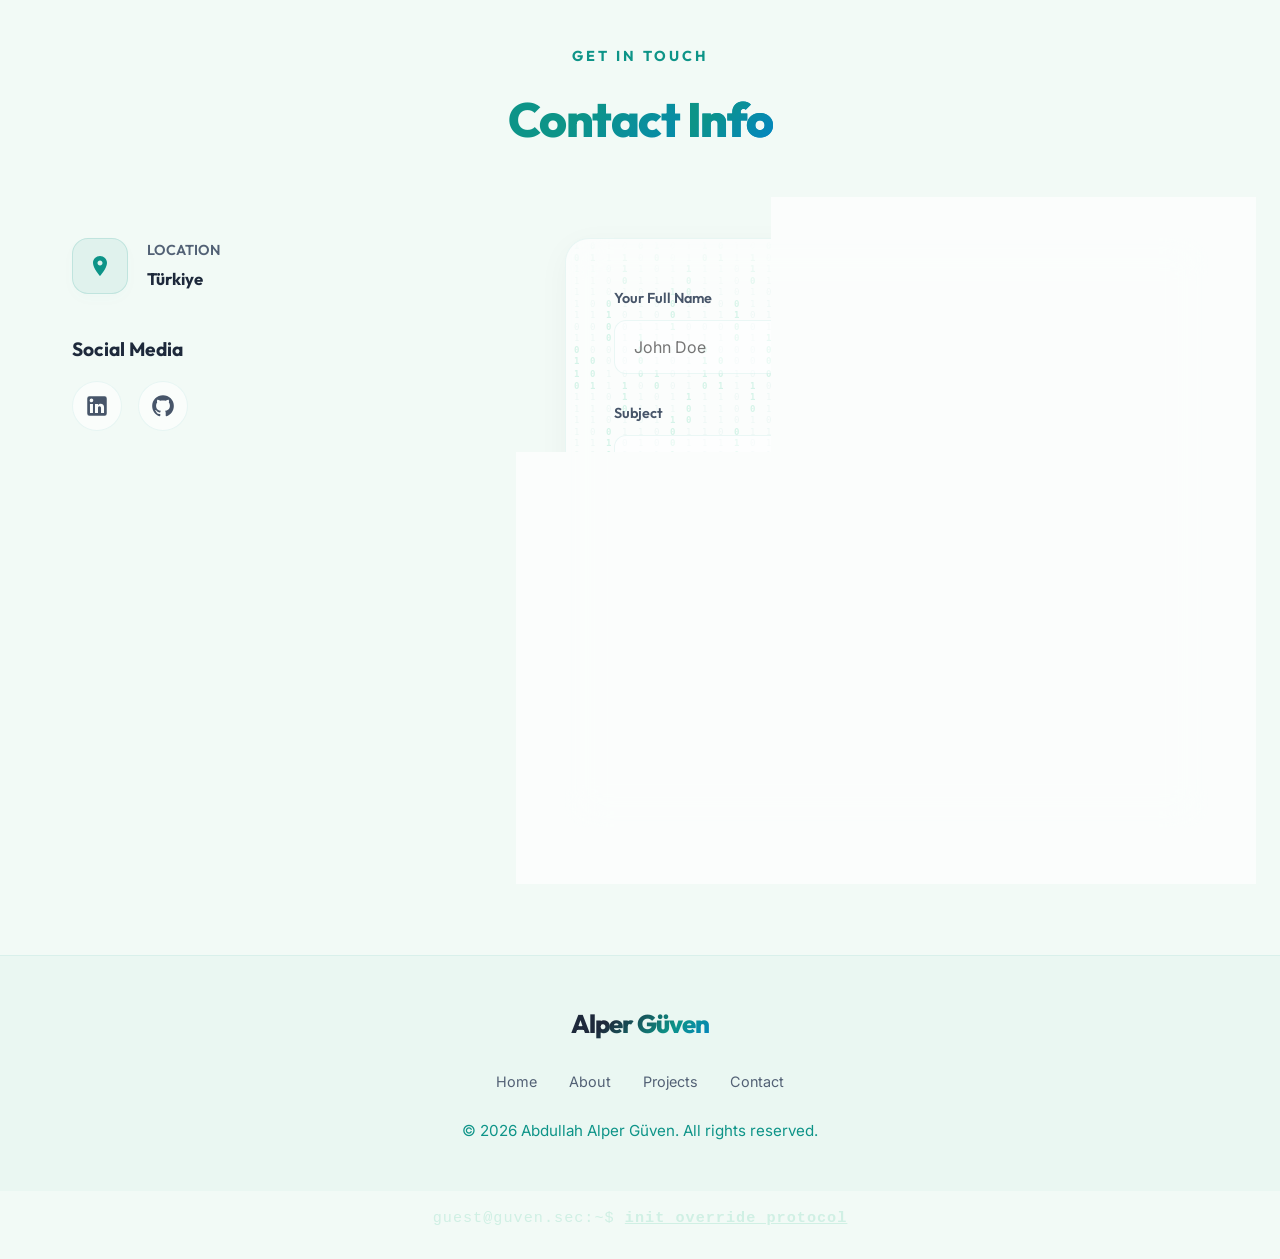
==== commit 11b3daa1: "Add files via upload" ====
--- a/index.html
+++ b/index.html
@@ -12,17 +12,17 @@
   <meta name="description"
     content="Abdullah Alper Güven kişisel portfolyosu. Siber Güvenlik, EDR/NDR, SOAR Entegrasyonları, SIEM Log Yönetimi ve Sistem & Ağ Uzmanlığı.">
 
-  <!-- Canonical URL -->
+  
   <link rel="canonical" href="https://alperguven.com">
 
-  <!-- Open Graph / Facebook (Sosyal Medya Önizlemeleri için) -->
+  
   <meta property="og:type" content="website">
   <meta property="og:url" content="https://alperguven.com/">
   <meta property="og:title" content="Abdullah Alper Güven | Cyber Security Engineer & Siber Güvenlik Uzmanı">
   <meta property="og:description" content="Abdullah Alper Güven kişisel portfolyosu. Siber Güvenlik, EDR/NDR, SOAR Entegrasyonları, SIEM Log Yönetimi ve Sistem & Ağ Uzmanlığı.">
   <meta property="og:image" content="https://alperguven.com/images/ikon.png">
 
-  <!-- Twitter -->
+  
   <meta property="twitter:card" content="summary_large_image">
   <meta property="twitter:url" content="https://alperguven.com/">
   <meta property="twitter:title" content="Abdullah Alper Güven | Cyber Security Engineer & Siber Güvenlik Uzmanı">
--- a/style.css
+++ b/style.css
@@ -188,7 +188,7 @@
   background: rgba(255, 255, 255, 0.6);
 }
 
-/* --- MATRIX CODE LEAK EFFECT FOR CARDS --- */
+
 .about-card,
 .about-right,
 .contact-form-panel {
@@ -209,12 +209,12 @@
   background-size: 128px 128px;
   background-position: 0 0;
   pointer-events: none;
-  z-index: 1; /* Render above parent background to avoid backdrop-filter rendering bugs */
+  z-index: 1; 
   -webkit-mask-image: linear-gradient(to bottom, transparent, rgba(0, 0, 0, 1) 12%, rgba(0, 0, 0, 1) 88%, transparent);
   mask-image: linear-gradient(to bottom, transparent, rgba(0, 0, 0, 1) 12%, rgba(0, 0, 0, 1) 88%, transparent);
 }
 
-/* Direct children must be z-indexed higher so matrix rain background sits correctly behind card text */
+
 .about-card > *,
 .about-right > *,
 .project-card > *,
@@ -1667,7 +1667,7 @@
     transition: var(--transition-smooth);
     border-top: 1px solid var(--glass-border);
     visibility: hidden;
-    /* Subpixel rendering sızıntılarını tamamen engellemek için */
+    
   }
 
   .nav-menu.active {
@@ -1697,7 +1697,7 @@
   }
 
   .floating-card {
-    display: none !important; /* Hide on mobile to prevent overflow and clutter */
+    display: none !important; 
   }
 
   .tabs-header {
@@ -1914,7 +1914,7 @@
   transition: var(--transition-fast);
   user-select: none;
   opacity: 0.15;
-  /* Extremely subtle, almost invisible until hovered */
+  
 }
 
 .easter-egg-trigger-container:hover {
@@ -2580,7 +2580,7 @@
   }
 }
 
-/* --- MULTILINGUAL SUPPORT --- */
+
 html:not(.lang-en):not(.lang-de):not(.lang-zh):not(.lang-ru) [data-lang="en"],
 html:not(.lang-en):not(.lang-de):not(.lang-zh):not(.lang-ru) [data-lang="de"],
 html:not(.lang-en):not(.lang-de):not(.lang-zh):not(.lang-ru) [data-lang="zh"],
@@ -2669,7 +2669,7 @@
   fill: none;
 }
 
-/* Dropdown Menu Premium Glassmorphism Stilleri */
+
 .lang-dropdown-menu {
   position: absolute;
   top: calc(100% + 8px);
@@ -2742,7 +2742,7 @@
   background: rgba(20, 184, 166, 0.2);
 }
 
-/* Game Modal Specific Styles & Premium Responsiveness */
+
 .game-modal-content {
   max-width: 1100px !important;
   width: 95% !important;
@@ -2771,7 +2771,7 @@
   }
 }
 
-/* --- CYBER RED PANDA SECURITY PATROL --- */
+
 .cyber-panda-container {
   position: fixed;
   bottom: 20px;
@@ -2905,7 +2905,7 @@
   }
 }
 
-/* --- CYBER PANDA MOBILE RESPONSIVENESS --- */
+
 @media (max-width: 768px) {
   .cyber-panda-container {
     bottom: 12px;
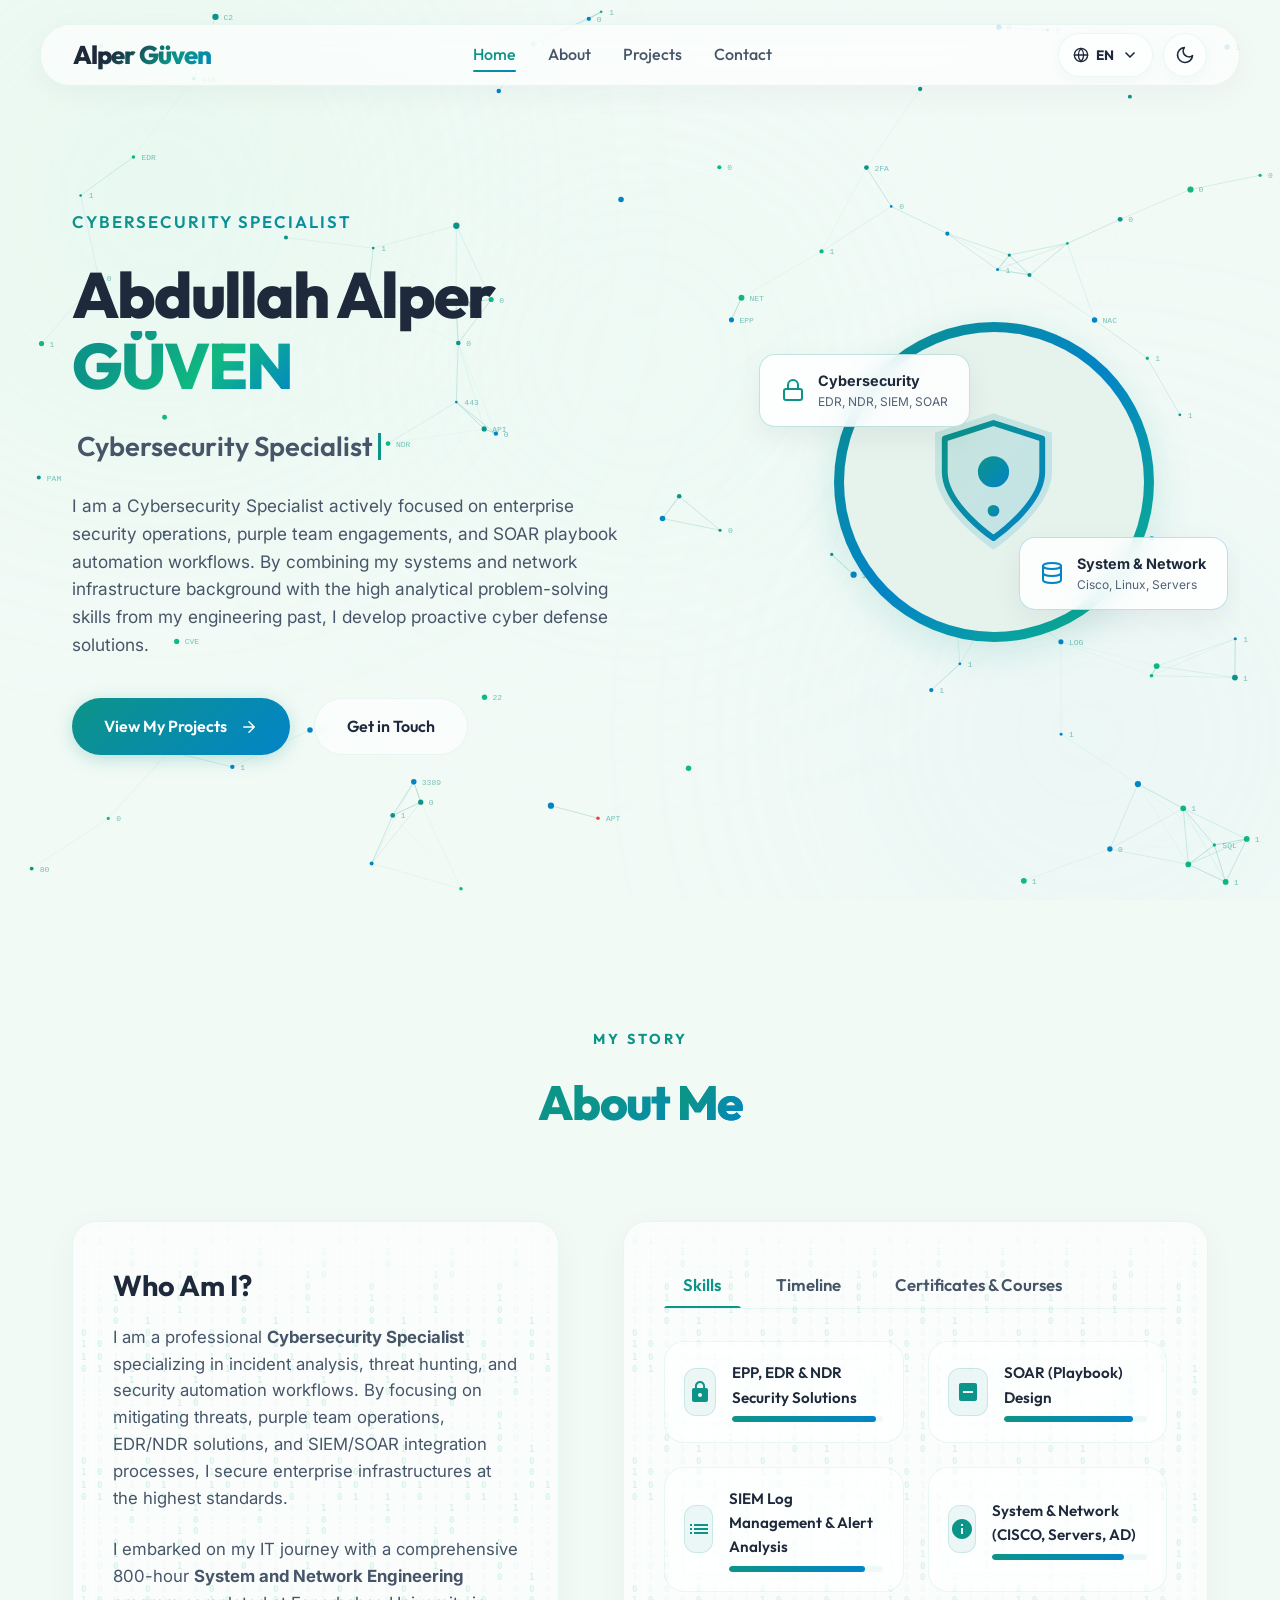
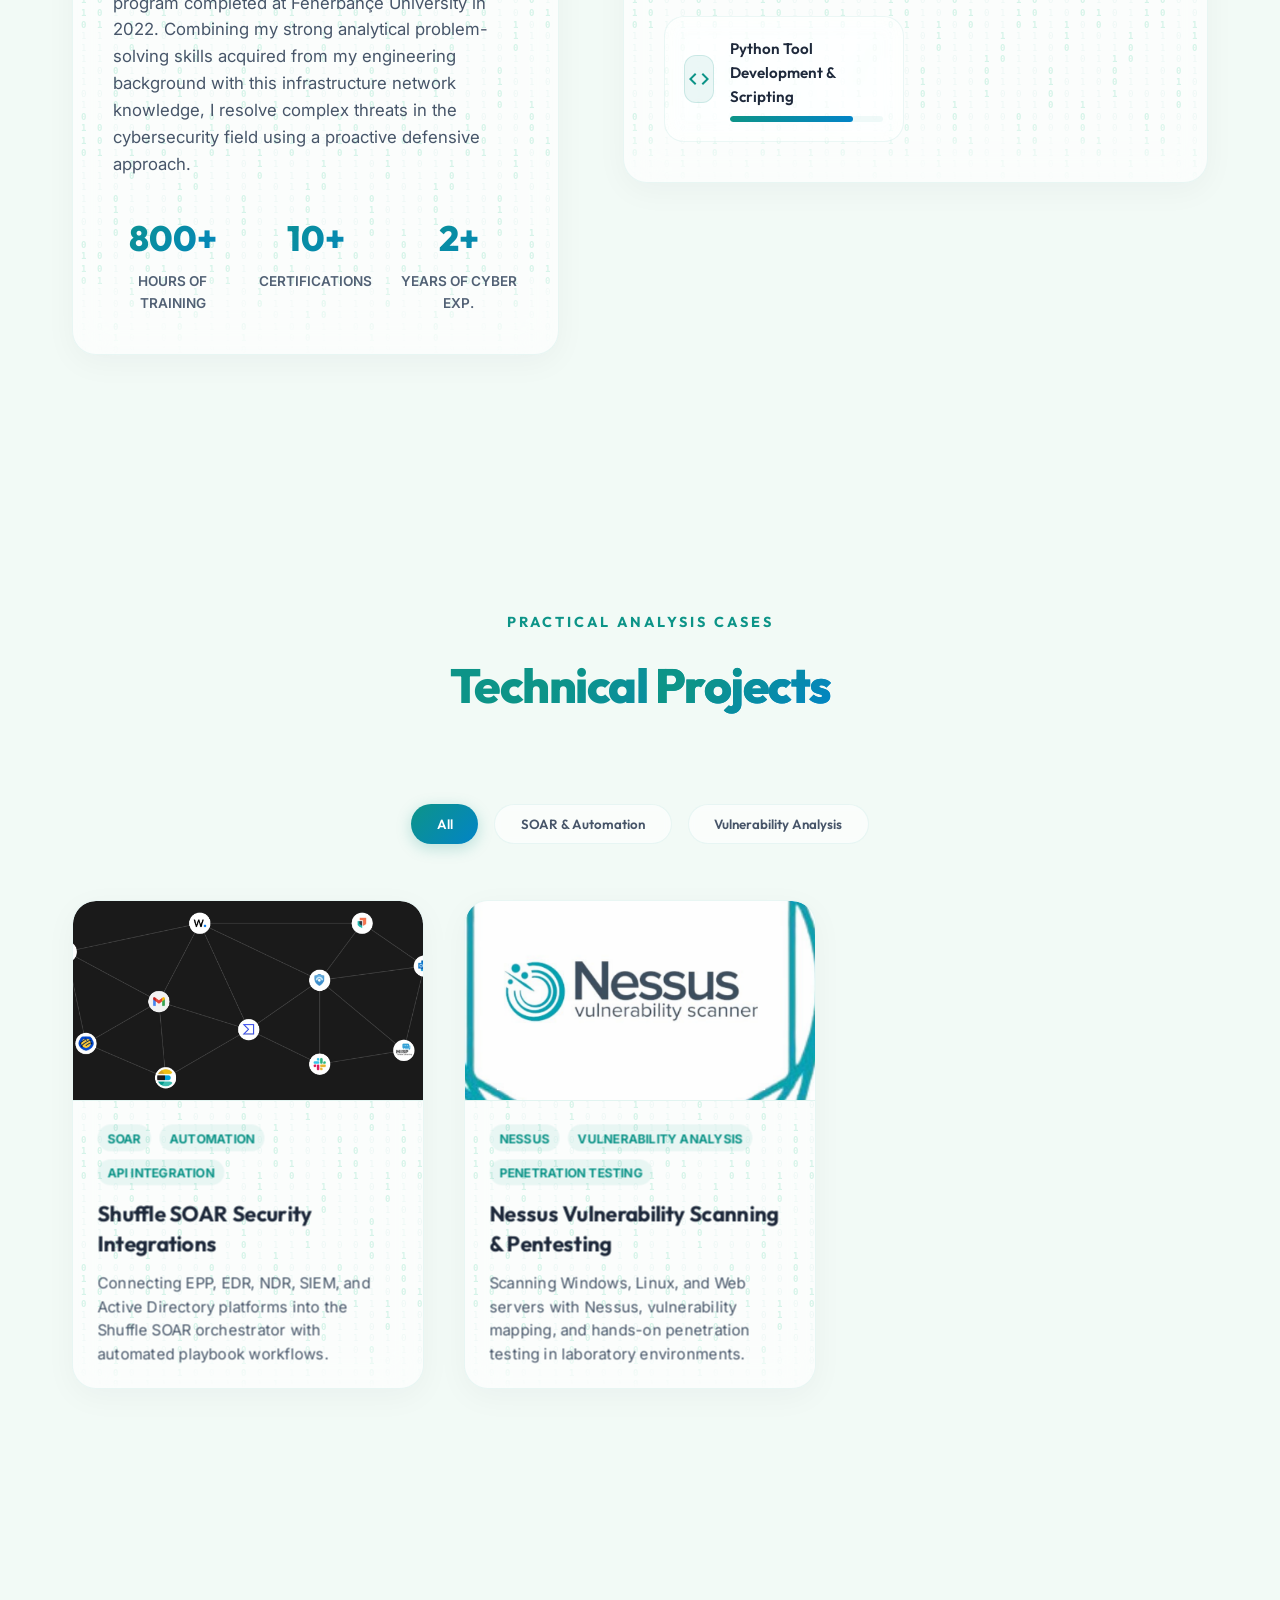
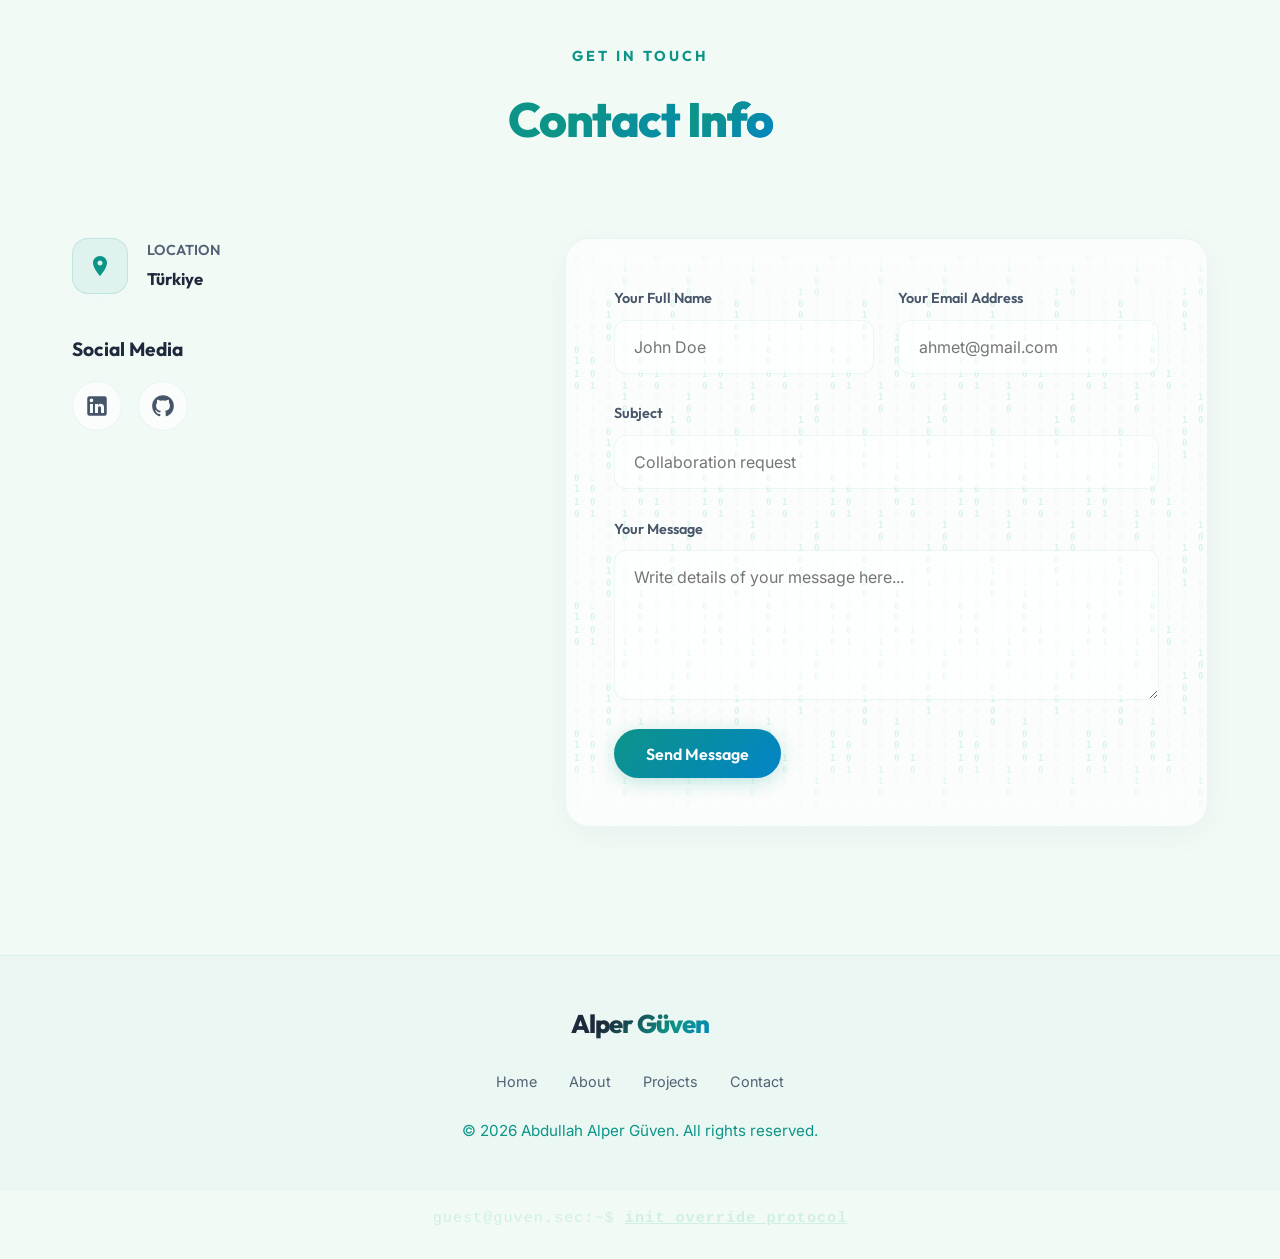
==== commit 83326d2e: "Add files via upload" ====
--- a/index.html
+++ b/index.html
@@ -191,7 +191,7 @@
         </div>
 
         <p class="hero-desc">
-          <span data-lang="tr">Aktif olarak kurumsal güvenlik operasyonları, mor takım (purple team) analizleri ve SOAR
+          <span data-lang="tr">Aktif olarak kurumsal güvenlik operasyonları, mor takım (purple team) çalışmaları ve SOAR
             playbook otomasyon süreçleri üzerine odaklanmış bir Siber Güvenlik Uzmanıyım. Sistem-ağ altyapımı ve
             mühendislik geçmişimden gelen yüksek analitik problem çözme yeteneğimi birleştirerek proaktif siber savunma
             çözümleri geliştiriyorum.</span>
@@ -200,14 +200,14 @@
             infrastructure background with the high analytical problem-solving skills from my engineering past, I
             develop proactive cyber defense solutions.</span>
           <span data-lang="de">Ich bin ein Spezialist für Cybersicherheit, der sich aktiv auf Sicherheitsabläufe in
-            Unternehmen (SOC), Purple-Team-Analysen und SOAR-Playbook-Automatisierungsprozesse konzentriert. Durch die
+            Unternehmen (SOC), Purple-Team-Aktivitäten und SOAR-Playbook-Automatisierungsprozesse konzentriert. Durch die
             Kombination meines System- und Netzwerkinfrastruktur-Hintergrunds mit den ausgeprägten analytischen
             Problemlösungsfähigkeiten aus meiner Ingenieursvergangenheit entwickle ich proaktive
             Cyber-Abwehrlösungen.</span>
-          <span data-lang="zh">我是一名网络安全专家，专注于企业安全运营、蓝军/紫军（Purple Team）分析及 SOAR
+          <span data-lang="zh">我是一名网络安全专家，专注于企业安全运营、蓝军/紫军（Purple Team）实践及 SOAR
             剧本自动化流程。我将系统网络基础设施背景与工程背景带来的强大分析和问题解决能力相结合，开发出主动的网络防御解决方案。</span>
           <span data-lang="ru">Я специалист по кибербезопасности, активно занимающийся корпоративными операциями по
-            безопасности (SOC), анализом действий «фиолетовых команд» (purple team) и автоматизацией сценариев SOAR.
+            безопасности (SOC), деятельностью «фиолетовых команд» (purple team) и автоматизацией сценариев SOAR.
             Объединяя свой опыт в системной и сетевой инфраструктуре с аналитическим подходом инженера, я создаю
             проактивные решения для киберзащиты.</span>
         </p>
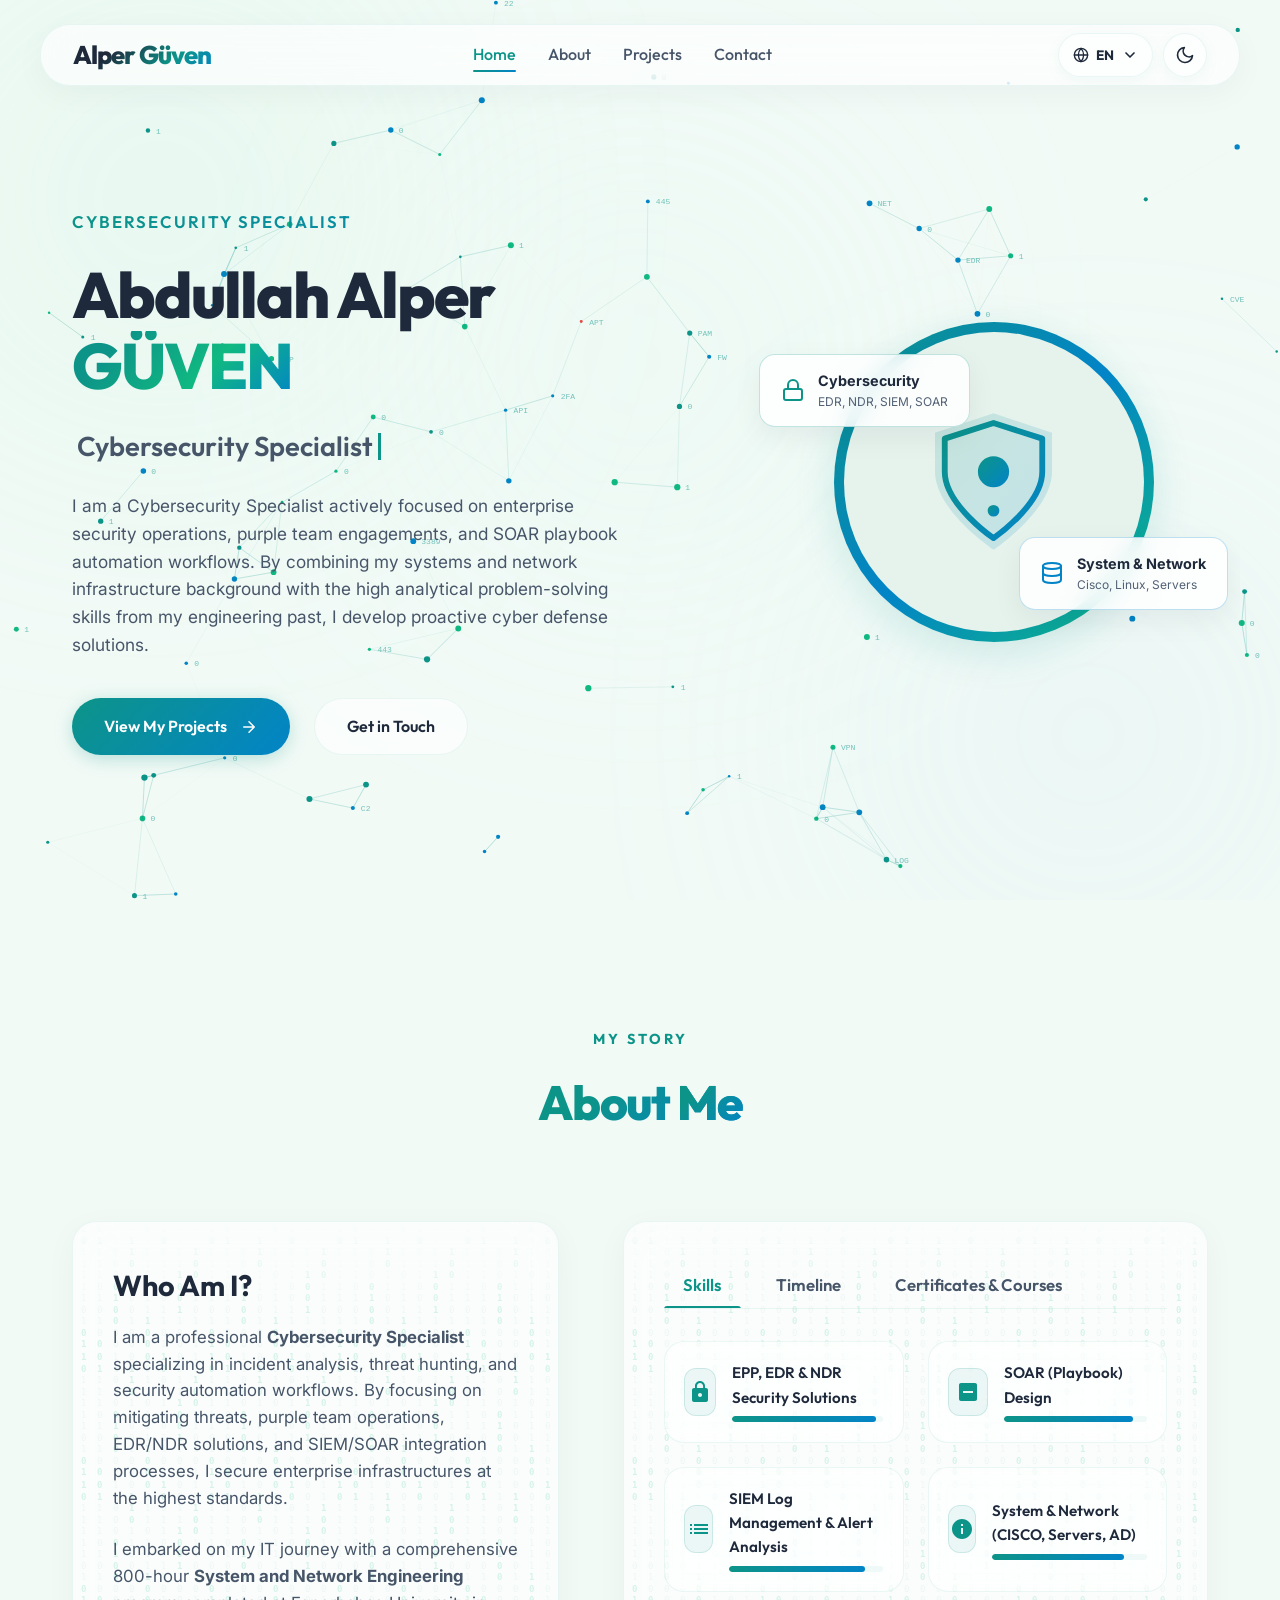
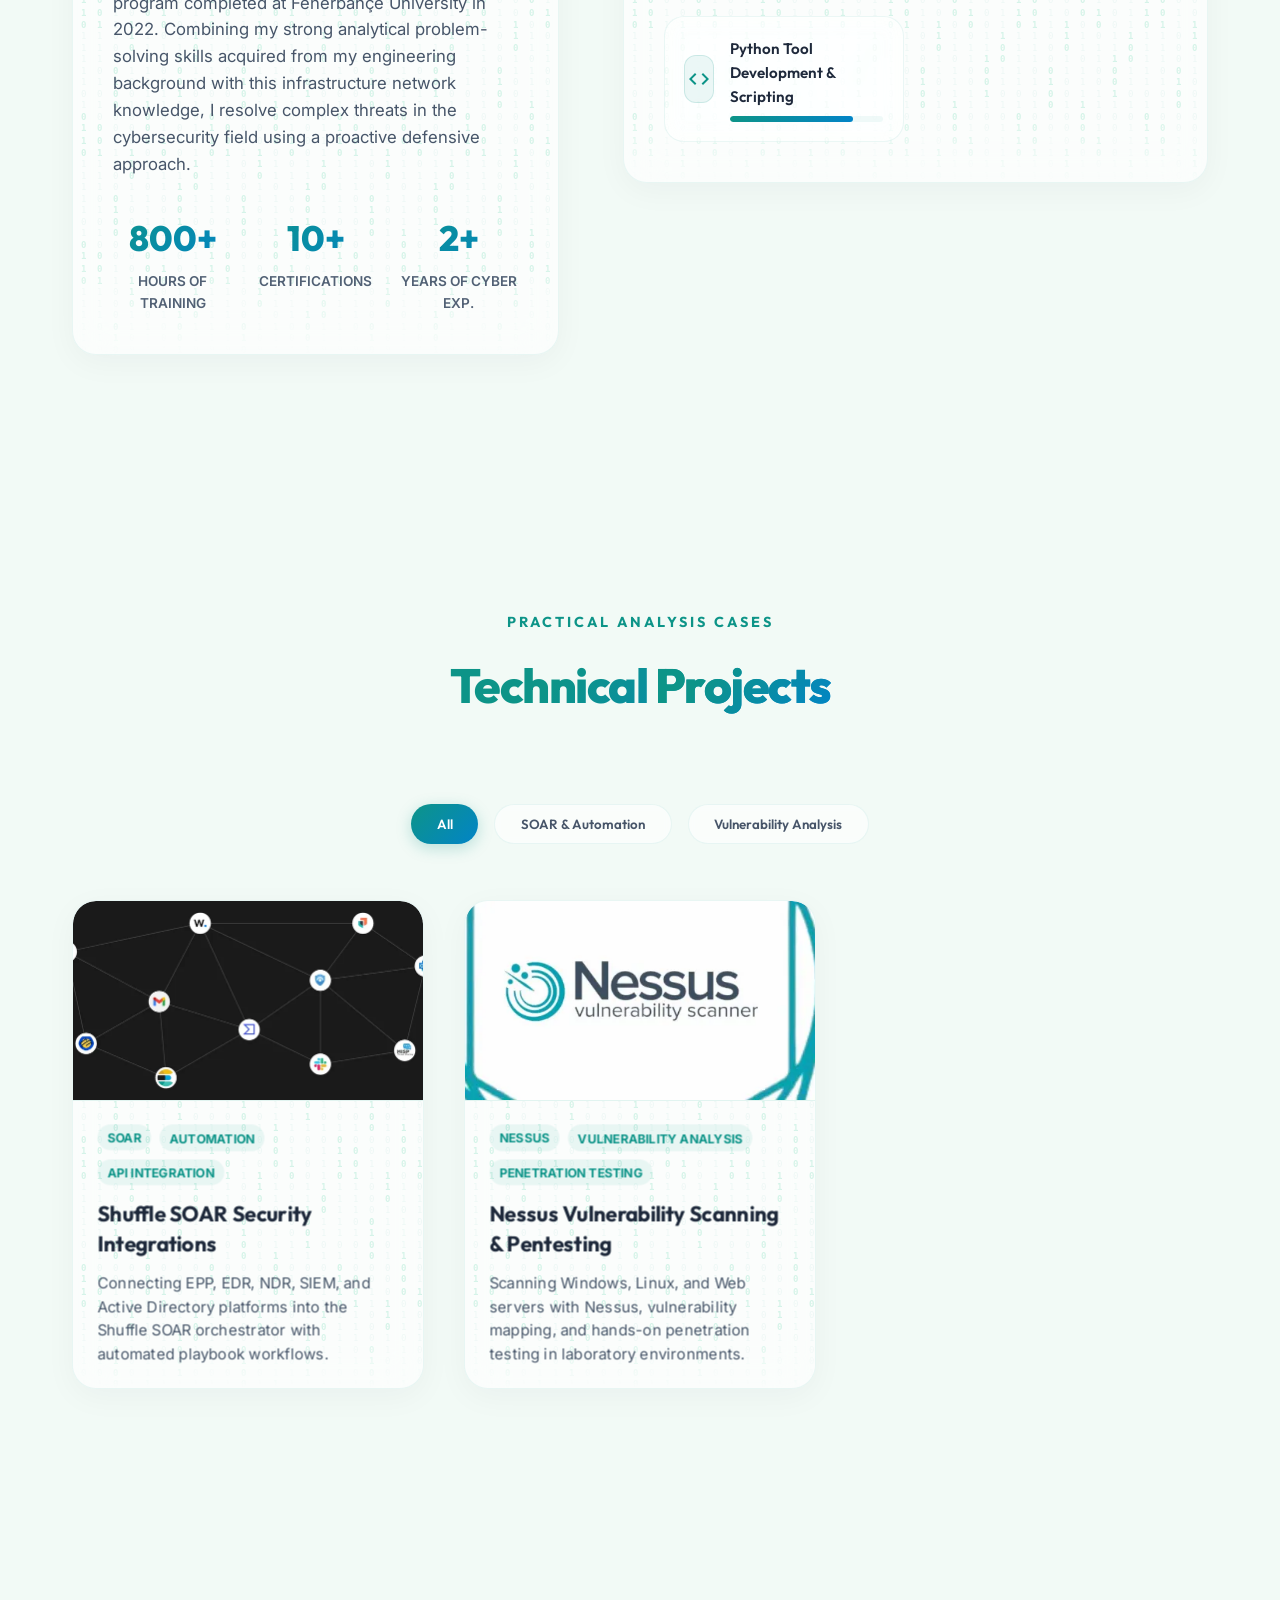
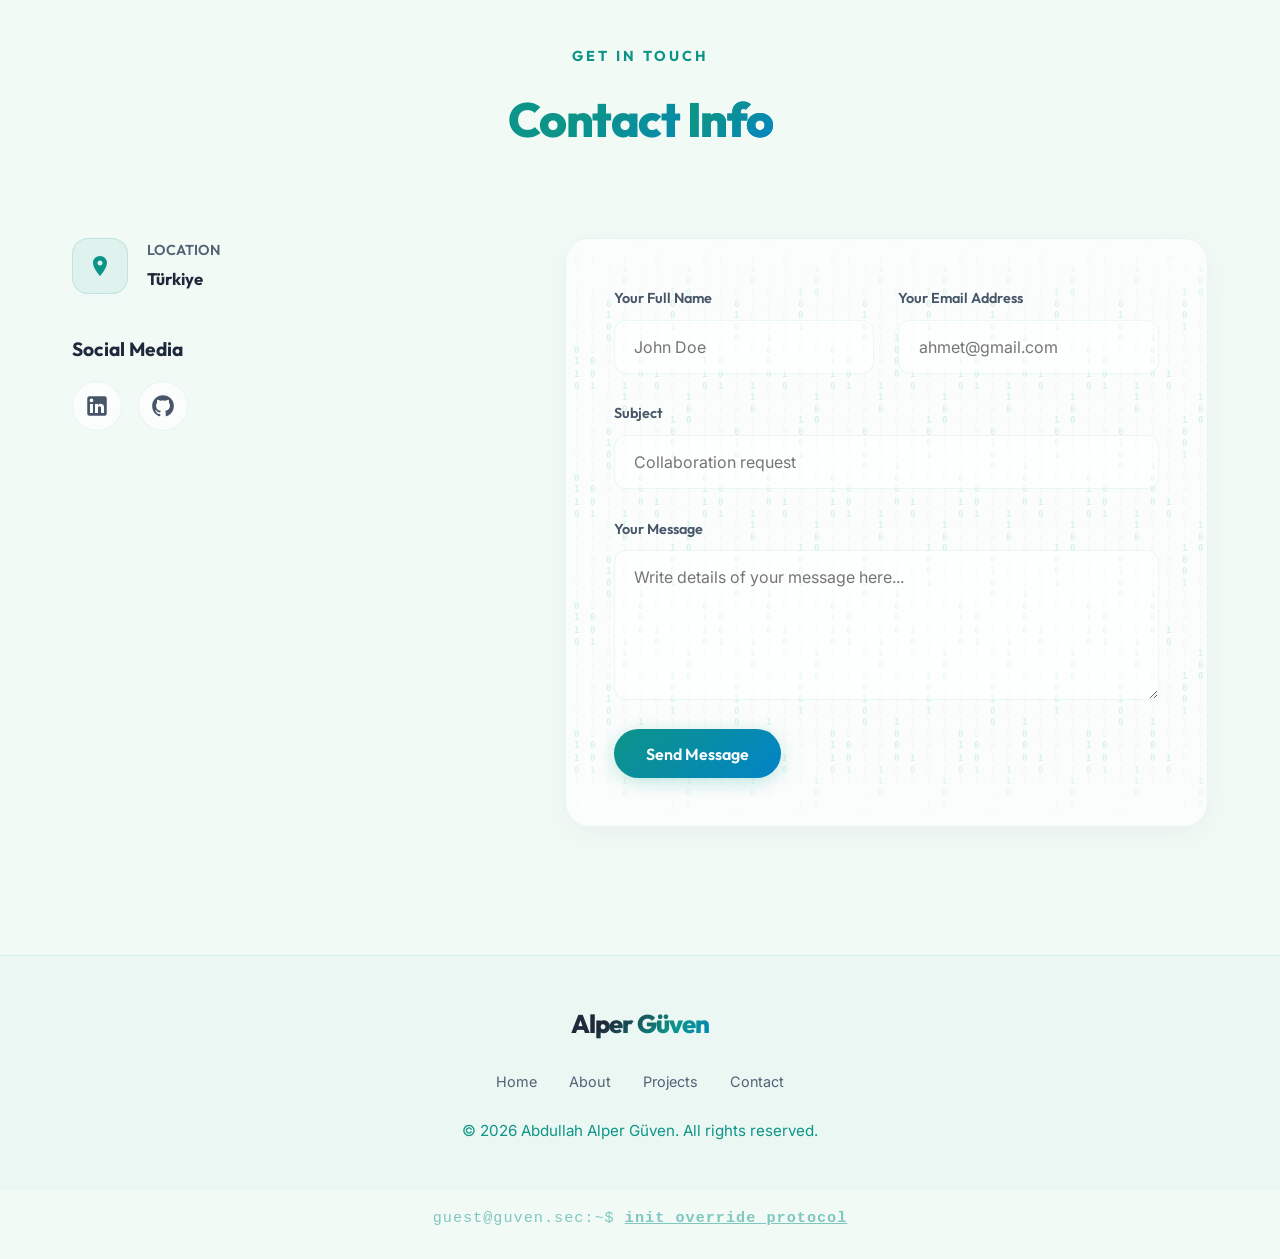
==== commit d19f724b: "Add files via upload" ====
--- a/index.html
+++ b/index.html
@@ -865,7 +865,7 @@
 
       <div class="glass-panel project-card" data-category="soar" data-project-id="p1">
         <div class="project-image">
-          <img src="images/soar.jpg" alt="Shuffle SOAR Güvenlik Entegrasyonları" loading="lazy">
+          <img src="images/soar.webp" alt="Shuffle SOAR Güvenlik Entegrasyonları" loading="lazy">
           <div class="project-overlay">
             <div class="project-overlay-btn">
               <svg aria-hidden="true" viewBox="0 0 24 24">
@@ -916,7 +916,7 @@
 
       <div class="glass-panel project-card" data-category="security" data-project-id="p2">
         <div class="project-image">
-          <img src="images/nesus.png" alt="Nessus Zafiyet Tarama ve Sızma Analizi" loading="lazy">
+          <img src="images/nesus.webp" alt="Nessus Zafiyet Tarama ve Sızma Analizi" loading="lazy">
           <div class="project-overlay">
             <div class="project-overlay-btn">
               <svg aria-hidden="true" viewBox="0 0 24 24">
@@ -999,13 +999,13 @@
               </svg>
             </div>
             <div class="contact-info-content">
-              <h4>
+              <h3>
                 <span data-lang="tr">Lokasyon</span>
                 <span data-lang="en">Location</span>
                 <span data-lang="de">Standort</span>
                 <span data-lang="zh">地点</span>
                 <span data-lang="ru">Локация</span>
-              </h4>
+              </h3>
               <p>
                 <span data-lang="tr">Türkiye</span>
                 <span data-lang="en">Türkiye</span>
@@ -1129,7 +1129,7 @@
         </svg>
       </button>
       <div class="modal-image">
-        <img src="images/soar.jpg" alt="Shuffle SOAR Güvenlik Entegrasyonları" loading="lazy">
+        <img src="images/soar.webp" alt="Shuffle SOAR Güvenlik Entegrasyonları" loading="lazy">
       </div>
       <div class="modal-body">
         <h3 class="modal-title">
@@ -1254,7 +1254,7 @@
         </svg>
       </button>
       <div class="modal-image">
-        <img src="images/nesus.png" alt="Nessus Zafiyet Tarama ve Sızma Analizi" loading="lazy">
+        <img src="images/nesus.webp" alt="Nessus Zafiyet Tarama ve Sızma Analizi" loading="lazy">
       </div>
       <div class="modal-body">
         <h3 class="modal-title">
@@ -1531,7 +1531,7 @@
       </div>
     </div>
   </div>
-  <script src="app.js?v=1.1.0"></script>
+  <script src="app.js?v=1.1.0" defer></script>
 </body>
 
 </html>
--- a/style.css
+++ b/style.css
@@ -1423,7 +1423,7 @@
   fill: var(--accent-primary);
 }
 
-.contact-info-content h4 {
+.contact-info-content h3 {
   font-family: var(--font-heading);
   font-weight: 600;
   font-size: 0.9rem;
@@ -1913,7 +1913,7 @@
   border: 1px transparent;
   transition: var(--transition-fast);
   user-select: none;
-  opacity: 0.15;
+  opacity: 0.5;
   
 }
 
@@ -1926,8 +1926,12 @@
 .glitch-text {
   font-family: 'Courier New', Courier, monospace;
   font-size: 0.95rem;
+  color: var(--accent-primary);
+  letter-spacing: 1px;
+}
+
+body.dark-mode .glitch-text {
   color: var(--accent-pink);
-  letter-spacing: 1px;
 }
 
 .terminal-blink-text {
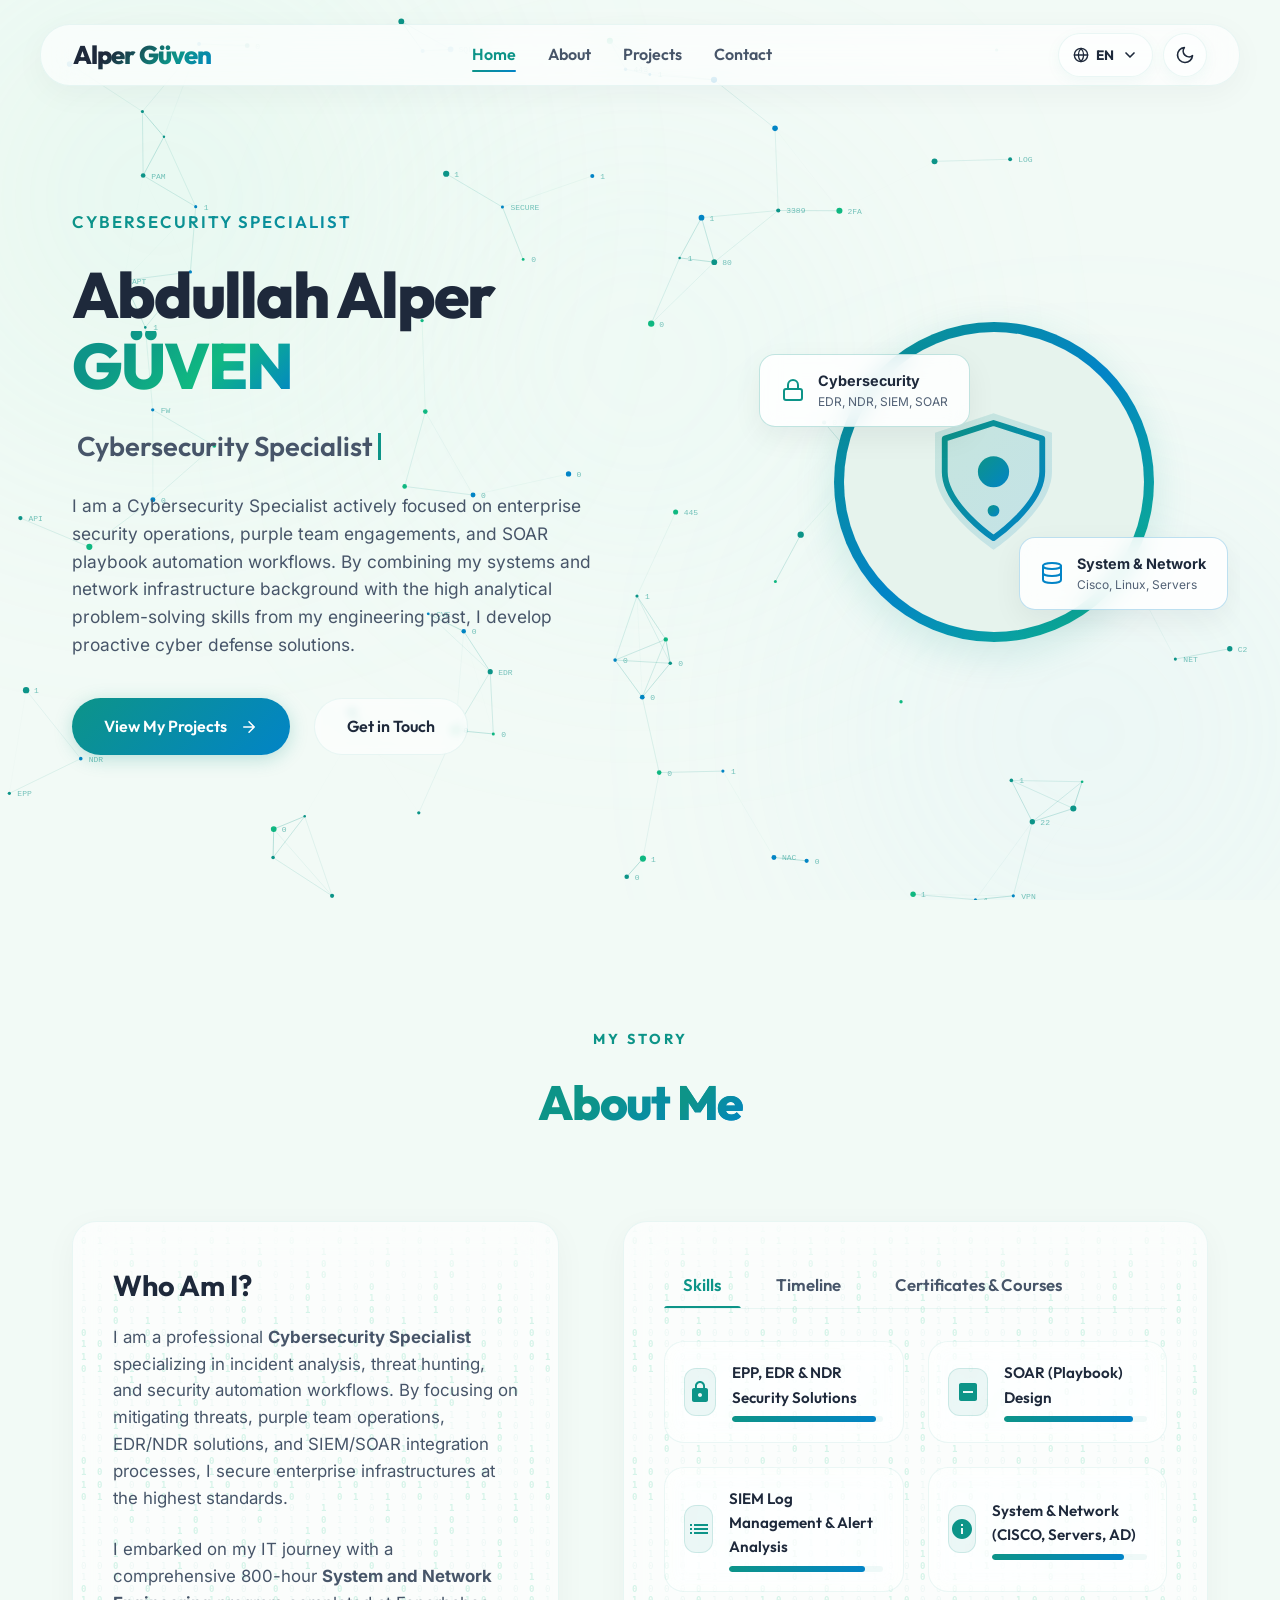
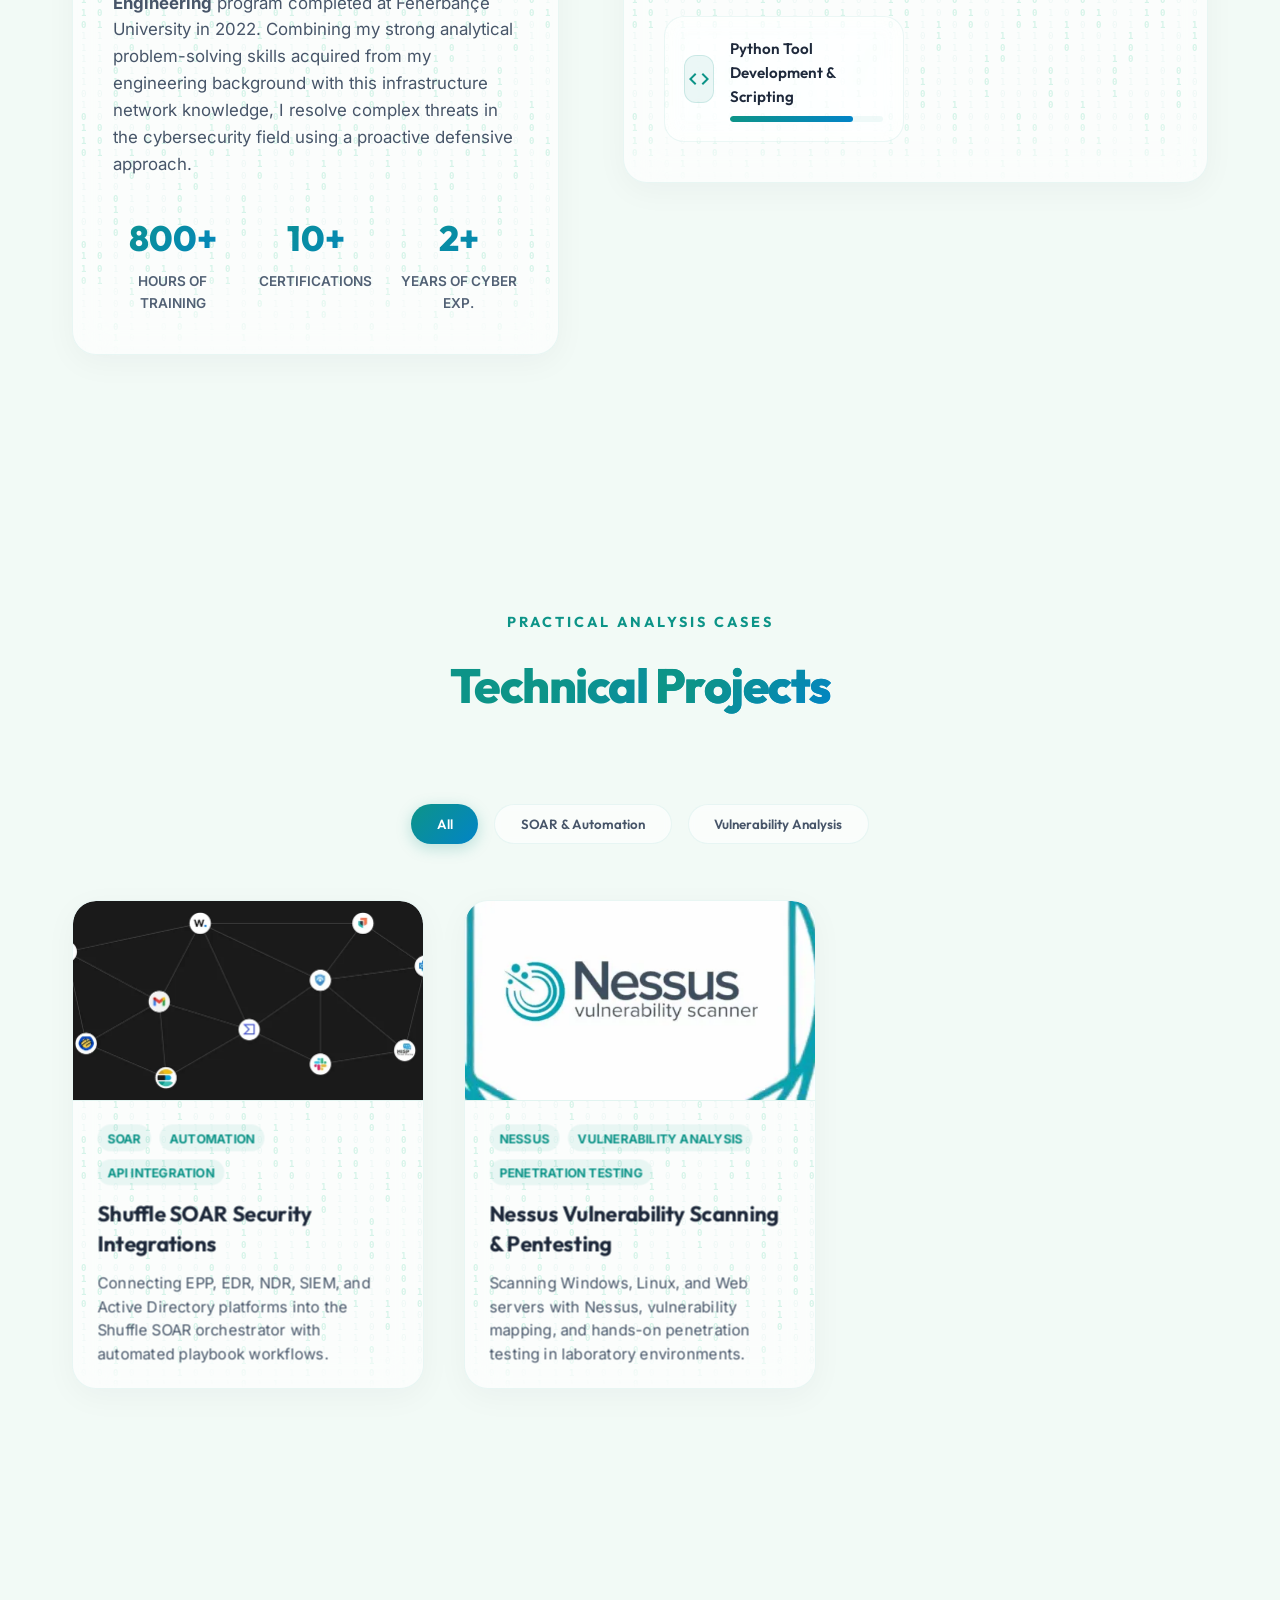
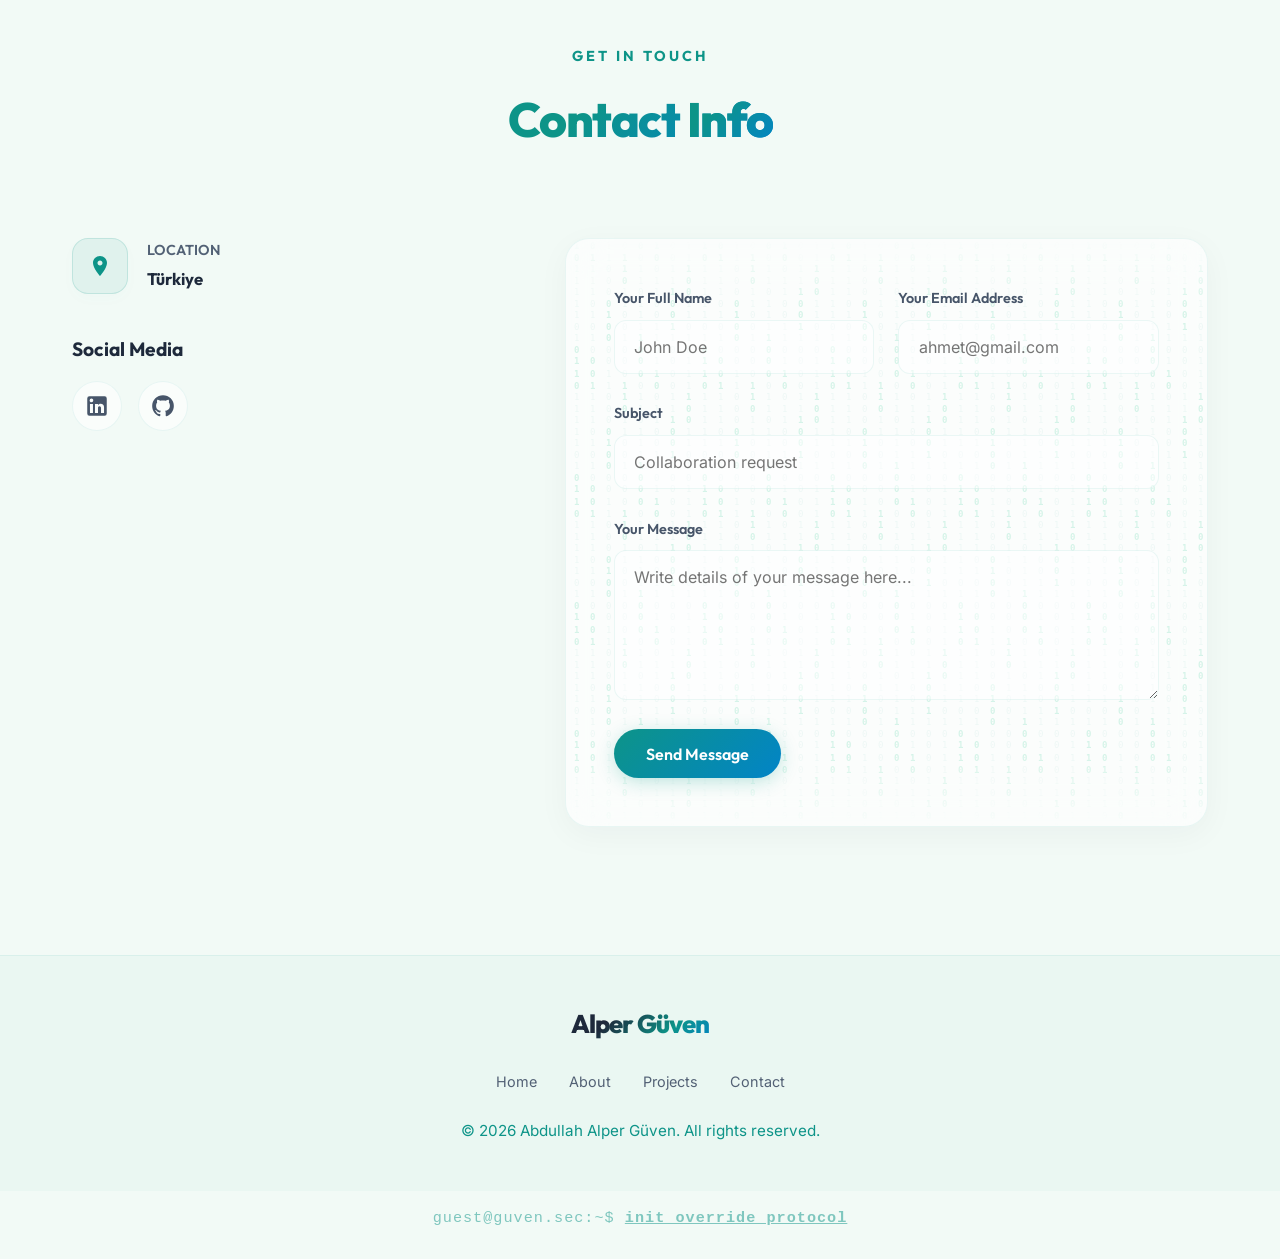
==== commit 9b07a145: "Add files via upload" ====
--- a/index.html
+++ b/index.html
@@ -5,9 +5,6 @@
   <meta charset="UTF-8">
   <meta name="viewport" content="width=device-width, initial-scale=1.0">
   <meta name="google-site-verification" content="9E3VUxOC5KAnkoTx1-9x8hw1hHQSPWKTDO0Z34fqRQ0" />
-  <link rel="preconnect" href="https://fonts.googleapis.com">
-  <link rel="preconnect" href="https://fonts.gstatic.com" crossorigin>
-  <link href="https://fonts.googleapis.com/css2?family=Inter:wght@400;500;600;700&family=Outfit:wght@600;700;800&display=swap" rel="stylesheet">
   <title>Abdullah Alper Güven | Cyber Security Engineer & Siber Güvenlik Uzmanı</title>
   <meta name="description"
     content="Abdullah Alper Güven kişisel portfolyosu. Siber Güvenlik, EDR/NDR, SOAR Entegrasyonları, SIEM Log Yönetimi ve Sistem & Ağ Uzmanlığı.">
--- a/style.css
+++ b/style.css
@@ -1,3 +1,309 @@
+@font-face {
+  font-family: 'Inter';
+  font-style: normal;
+  font-weight: 400;
+  font-display: swap;
+  src: url(fonts/UcC73FwrK3iLTeHuS_nVMrMxCp50SjIa2JL7SUc.woff2) format('woff2');
+  unicode-range: U+0460-052F, U+1C80-1C8A, U+20B4, U+2DE0-2DFF, U+A640-A69F, U+FE2E-FE2F;
+}
+
+@font-face {
+  font-family: 'Inter';
+  font-style: normal;
+  font-weight: 400;
+  font-display: swap;
+  src: url(fonts/UcC73FwrK3iLTeHuS_nVMrMxCp50SjIa0ZL7SUc.woff2) format('woff2');
+  unicode-range: U+0301, U+0400-045F, U+0490-0491, U+04B0-04B1, U+2116;
+}
+
+@font-face {
+  font-family: 'Inter';
+  font-style: normal;
+  font-weight: 400;
+  font-display: swap;
+  src: url(fonts/UcC73FwrK3iLTeHuS_nVMrMxCp50SjIa2ZL7SUc.woff2) format('woff2');
+  unicode-range: U+1F00-1FFF;
+}
+
+@font-face {
+  font-family: 'Inter';
+  font-style: normal;
+  font-weight: 400;
+  font-display: swap;
+  src: url(fonts/UcC73FwrK3iLTeHuS_nVMrMxCp50SjIa1pL7SUc.woff2) format('woff2');
+  unicode-range: U+0370-0377, U+037A-037F, U+0384-038A, U+038C, U+038E-03A1, U+03A3-03FF;
+}
+
+@font-face {
+  font-family: 'Inter';
+  font-style: normal;
+  font-weight: 400;
+  font-display: swap;
+  src: url(fonts/UcC73FwrK3iLTeHuS_nVMrMxCp50SjIa2pL7SUc.woff2) format('woff2');
+  unicode-range: U+0102-0103, U+0110-0111, U+0128-0129, U+0168-0169, U+01A0-01A1, U+01AF-01B0, U+0300-0301, U+0303-0304, U+0308-0309, U+0323, U+0329, U+1EA0-1EF9, U+20AB;
+}
+
+@font-face {
+  font-family: 'Inter';
+  font-style: normal;
+  font-weight: 400;
+  font-display: swap;
+  src: url(fonts/UcC73FwrK3iLTeHuS_nVMrMxCp50SjIa25L7SUc.woff2) format('woff2');
+  unicode-range: U+0100-02BA, U+02BD-02C5, U+02C7-02CC, U+02CE-02D7, U+02DD-02FF, U+0304, U+0308, U+0329, U+1D00-1DBF, U+1E00-1E9F, U+1EF2-1EFF, U+2020, U+20A0-20AB, U+20AD-20C0, U+2113, U+2C60-2C7F, U+A720-A7FF;
+}
+
+@font-face {
+  font-family: 'Inter';
+  font-style: normal;
+  font-weight: 400;
+  font-display: swap;
+  src: url(fonts/UcC73FwrK3iLTeHuS_nVMrMxCp50SjIa1ZL7.woff2) format('woff2');
+  unicode-range: U+0000-00FF, U+0131, U+0152-0153, U+02BB-02BC, U+02C6, U+02DA, U+02DC, U+0304, U+0308, U+0329, U+2000-206F, U+20AC, U+2122, U+2191, U+2193, U+2212, U+2215, U+FEFF, U+FFFD;
+}
+
+@font-face {
+  font-family: 'Inter';
+  font-style: normal;
+  font-weight: 500;
+  font-display: swap;
+  src: url(fonts/UcC73FwrK3iLTeHuS_nVMrMxCp50SjIa2JL7SUc.woff2) format('woff2');
+  unicode-range: U+0460-052F, U+1C80-1C8A, U+20B4, U+2DE0-2DFF, U+A640-A69F, U+FE2E-FE2F;
+}
+
+@font-face {
+  font-family: 'Inter';
+  font-style: normal;
+  font-weight: 500;
+  font-display: swap;
+  src: url(fonts/UcC73FwrK3iLTeHuS_nVMrMxCp50SjIa0ZL7SUc.woff2) format('woff2');
+  unicode-range: U+0301, U+0400-045F, U+0490-0491, U+04B0-04B1, U+2116;
+}
+
+@font-face {
+  font-family: 'Inter';
+  font-style: normal;
+  font-weight: 500;
+  font-display: swap;
+  src: url(fonts/UcC73FwrK3iLTeHuS_nVMrMxCp50SjIa2ZL7SUc.woff2) format('woff2');
+  unicode-range: U+1F00-1FFF;
+}
+
+@font-face {
+  font-family: 'Inter';
+  font-style: normal;
+  font-weight: 500;
+  font-display: swap;
+  src: url(fonts/UcC73FwrK3iLTeHuS_nVMrMxCp50SjIa1pL7SUc.woff2) format('woff2');
+  unicode-range: U+0370-0377, U+037A-037F, U+0384-038A, U+038C, U+038E-03A1, U+03A3-03FF;
+}
+
+@font-face {
+  font-family: 'Inter';
+  font-style: normal;
+  font-weight: 500;
+  font-display: swap;
+  src: url(fonts/UcC73FwrK3iLTeHuS_nVMrMxCp50SjIa2pL7SUc.woff2) format('woff2');
+  unicode-range: U+0102-0103, U+0110-0111, U+0128-0129, U+0168-0169, U+01A0-01A1, U+01AF-01B0, U+0300-0301, U+0303-0304, U+0308-0309, U+0323, U+0329, U+1EA0-1EF9, U+20AB;
+}
+
+@font-face {
+  font-family: 'Inter';
+  font-style: normal;
+  font-weight: 500;
+  font-display: swap;
+  src: url(fonts/UcC73FwrK3iLTeHuS_nVMrMxCp50SjIa25L7SUc.woff2) format('woff2');
+  unicode-range: U+0100-02BA, U+02BD-02C5, U+02C7-02CC, U+02CE-02D7, U+02DD-02FF, U+0304, U+0308, U+0329, U+1D00-1DBF, U+1E00-1E9F, U+1EF2-1EFF, U+2020, U+20A0-20AB, U+20AD-20C0, U+2113, U+2C60-2C7F, U+A720-A7FF;
+}
+
+@font-face {
+  font-family: 'Inter';
+  font-style: normal;
+  font-weight: 500;
+  font-display: swap;
+  src: url(fonts/UcC73FwrK3iLTeHuS_nVMrMxCp50SjIa1ZL7.woff2) format('woff2');
+  unicode-range: U+0000-00FF, U+0131, U+0152-0153, U+02BB-02BC, U+02C6, U+02DA, U+02DC, U+0304, U+0308, U+0329, U+2000-206F, U+20AC, U+2122, U+2191, U+2193, U+2212, U+2215, U+FEFF, U+FFFD;
+}
+
+@font-face {
+  font-family: 'Inter';
+  font-style: normal;
+  font-weight: 600;
+  font-display: swap;
+  src: url(fonts/UcC73FwrK3iLTeHuS_nVMrMxCp50SjIa2JL7SUc.woff2) format('woff2');
+  unicode-range: U+0460-052F, U+1C80-1C8A, U+20B4, U+2DE0-2DFF, U+A640-A69F, U+FE2E-FE2F;
+}
+
+@font-face {
+  font-family: 'Inter';
+  font-style: normal;
+  font-weight: 600;
+  font-display: swap;
+  src: url(fonts/UcC73FwrK3iLTeHuS_nVMrMxCp50SjIa0ZL7SUc.woff2) format('woff2');
+  unicode-range: U+0301, U+0400-045F, U+0490-0491, U+04B0-04B1, U+2116;
+}
+
+@font-face {
+  font-family: 'Inter';
+  font-style: normal;
+  font-weight: 600;
+  font-display: swap;
+  src: url(fonts/UcC73FwrK3iLTeHuS_nVMrMxCp50SjIa2ZL7SUc.woff2) format('woff2');
+  unicode-range: U+1F00-1FFF;
+}
+
+@font-face {
+  font-family: 'Inter';
+  font-style: normal;
+  font-weight: 600;
+  font-display: swap;
+  src: url(fonts/UcC73FwrK3iLTeHuS_nVMrMxCp50SjIa1pL7SUc.woff2) format('woff2');
+  unicode-range: U+0370-0377, U+037A-037F, U+0384-038A, U+038C, U+038E-03A1, U+03A3-03FF;
+}
+
+@font-face {
+  font-family: 'Inter';
+  font-style: normal;
+  font-weight: 600;
+  font-display: swap;
+  src: url(fonts/UcC73FwrK3iLTeHuS_nVMrMxCp50SjIa2pL7SUc.woff2) format('woff2');
+  unicode-range: U+0102-0103, U+0110-0111, U+0128-0129, U+0168-0169, U+01A0-01A1, U+01AF-01B0, U+0300-0301, U+0303-0304, U+0308-0309, U+0323, U+0329, U+1EA0-1EF9, U+20AB;
+}
+
+@font-face {
+  font-family: 'Inter';
+  font-style: normal;
+  font-weight: 600;
+  font-display: swap;
+  src: url(fonts/UcC73FwrK3iLTeHuS_nVMrMxCp50SjIa25L7SUc.woff2) format('woff2');
+  unicode-range: U+0100-02BA, U+02BD-02C5, U+02C7-02CC, U+02CE-02D7, U+02DD-02FF, U+0304, U+0308, U+0329, U+1D00-1DBF, U+1E00-1E9F, U+1EF2-1EFF, U+2020, U+20A0-20AB, U+20AD-20C0, U+2113, U+2C60-2C7F, U+A720-A7FF;
+}
+
+@font-face {
+  font-family: 'Inter';
+  font-style: normal;
+  font-weight: 600;
+  font-display: swap;
+  src: url(fonts/UcC73FwrK3iLTeHuS_nVMrMxCp50SjIa1ZL7.woff2) format('woff2');
+  unicode-range: U+0000-00FF, U+0131, U+0152-0153, U+02BB-02BC, U+02C6, U+02DA, U+02DC, U+0304, U+0308, U+0329, U+2000-206F, U+20AC, U+2122, U+2191, U+2193, U+2212, U+2215, U+FEFF, U+FFFD;
+}
+
+@font-face {
+  font-family: 'Inter';
+  font-style: normal;
+  font-weight: 700;
+  font-display: swap;
+  src: url(fonts/UcC73FwrK3iLTeHuS_nVMrMxCp50SjIa2JL7SUc.woff2) format('woff2');
+  unicode-range: U+0460-052F, U+1C80-1C8A, U+20B4, U+2DE0-2DFF, U+A640-A69F, U+FE2E-FE2F;
+}
+
+@font-face {
+  font-family: 'Inter';
+  font-style: normal;
+  font-weight: 700;
+  font-display: swap;
+  src: url(fonts/UcC73FwrK3iLTeHuS_nVMrMxCp50SjIa0ZL7SUc.woff2) format('woff2');
+  unicode-range: U+0301, U+0400-045F, U+0490-0491, U+04B0-04B1, U+2116;
+}
+
+@font-face {
+  font-family: 'Inter';
+  font-style: normal;
+  font-weight: 700;
+  font-display: swap;
+  src: url(fonts/UcC73FwrK3iLTeHuS_nVMrMxCp50SjIa2ZL7SUc.woff2) format('woff2');
+  unicode-range: U+1F00-1FFF;
+}
+
+@font-face {
+  font-family: 'Inter';
+  font-style: normal;
+  font-weight: 700;
+  font-display: swap;
+  src: url(fonts/UcC73FwrK3iLTeHuS_nVMrMxCp50SjIa1pL7SUc.woff2) format('woff2');
+  unicode-range: U+0370-0377, U+037A-037F, U+0384-038A, U+038C, U+038E-03A1, U+03A3-03FF;
+}
+
+@font-face {
+  font-family: 'Inter';
+  font-style: normal;
+  font-weight: 700;
+  font-display: swap;
+  src: url(fonts/UcC73FwrK3iLTeHuS_nVMrMxCp50SjIa2pL7SUc.woff2) format('woff2');
+  unicode-range: U+0102-0103, U+0110-0111, U+0128-0129, U+0168-0169, U+01A0-01A1, U+01AF-01B0, U+0300-0301, U+0303-0304, U+0308-0309, U+0323, U+0329, U+1EA0-1EF9, U+20AB;
+}
+
+@font-face {
+  font-family: 'Inter';
+  font-style: normal;
+  font-weight: 700;
+  font-display: swap;
+  src: url(fonts/UcC73FwrK3iLTeHuS_nVMrMxCp50SjIa25L7SUc.woff2) format('woff2');
+  unicode-range: U+0100-02BA, U+02BD-02C5, U+02C7-02CC, U+02CE-02D7, U+02DD-02FF, U+0304, U+0308, U+0329, U+1D00-1DBF, U+1E00-1E9F, U+1EF2-1EFF, U+2020, U+20A0-20AB, U+20AD-20C0, U+2113, U+2C60-2C7F, U+A720-A7FF;
+}
+
+@font-face {
+  font-family: 'Inter';
+  font-style: normal;
+  font-weight: 700;
+  font-display: swap;
+  src: url(fonts/UcC73FwrK3iLTeHuS_nVMrMxCp50SjIa1ZL7.woff2) format('woff2');
+  unicode-range: U+0000-00FF, U+0131, U+0152-0153, U+02BB-02BC, U+02C6, U+02DA, U+02DC, U+0304, U+0308, U+0329, U+2000-206F, U+20AC, U+2122, U+2191, U+2193, U+2212, U+2215, U+FEFF, U+FFFD;
+}
+
+@font-face {
+  font-family: 'Outfit';
+  font-style: normal;
+  font-weight: 600;
+  font-display: swap;
+  src: url(fonts/QGYvz_MVcBeNP4NJuktqQ4E.woff2) format('woff2');
+  unicode-range: U+0100-02BA, U+02BD-02C5, U+02C7-02CC, U+02CE-02D7, U+02DD-02FF, U+0304, U+0308, U+0329, U+1D00-1DBF, U+1E00-1E9F, U+1EF2-1EFF, U+2020, U+20A0-20AB, U+20AD-20C0, U+2113, U+2C60-2C7F, U+A720-A7FF;
+}
+
+@font-face {
+  font-family: 'Outfit';
+  font-style: normal;
+  font-weight: 600;
+  font-display: swap;
+  src: url(fonts/QGYvz_MVcBeNP4NJtEtq.woff2) format('woff2');
+  unicode-range: U+0000-00FF, U+0131, U+0152-0153, U+02BB-02BC, U+02C6, U+02DA, U+02DC, U+0304, U+0308, U+0329, U+2000-206F, U+20AC, U+2122, U+2191, U+2193, U+2212, U+2215, U+FEFF, U+FFFD;
+}
+
+@font-face {
+  font-family: 'Outfit';
+  font-style: normal;
+  font-weight: 700;
+  font-display: swap;
+  src: url(fonts/QGYvz_MVcBeNP4NJuktqQ4E.woff2) format('woff2');
+  unicode-range: U+0100-02BA, U+02BD-02C5, U+02C7-02CC, U+02CE-02D7, U+02DD-02FF, U+0304, U+0308, U+0329, U+1D00-1DBF, U+1E00-1E9F, U+1EF2-1EFF, U+2020, U+20A0-20AB, U+20AD-20C0, U+2113, U+2C60-2C7F, U+A720-A7FF;
+}
+
+@font-face {
+  font-family: 'Outfit';
+  font-style: normal;
+  font-weight: 700;
+  font-display: swap;
+  src: url(fonts/QGYvz_MVcBeNP4NJtEtq.woff2) format('woff2');
+  unicode-range: U+0000-00FF, U+0131, U+0152-0153, U+02BB-02BC, U+02C6, U+02DA, U+02DC, U+0304, U+0308, U+0329, U+2000-206F, U+20AC, U+2122, U+2191, U+2193, U+2212, U+2215, U+FEFF, U+FFFD;
+}
+
+@font-face {
+  font-family: 'Outfit';
+  font-style: normal;
+  font-weight: 800;
+  font-display: swap;
+  src: url(fonts/QGYvz_MVcBeNP4NJuktqQ4E.woff2) format('woff2');
+  unicode-range: U+0100-02BA, U+02BD-02C5, U+02C7-02CC, U+02CE-02D7, U+02DD-02FF, U+0304, U+0308, U+0329, U+1D00-1DBF, U+1E00-1E9F, U+1EF2-1EFF, U+2020, U+20A0-20AB, U+20AD-20C0, U+2113, U+2C60-2C7F, U+A720-A7FF;
+}
+
+@font-face {
+  font-family: 'Outfit';
+  font-style: normal;
+  font-weight: 800;
+  font-display: swap;
+  src: url(fonts/QGYvz_MVcBeNP4NJtEtq.woff2) format('woff2');
+  unicode-range: U+0000-00FF, U+0131, U+0152-0153, U+02BB-02BC, U+02C6, U+02DA, U+02DC, U+0304, U+0308, U+0329, U+2000-206F, U+20AC, U+2122, U+2191, U+2193, U+2212, U+2215, U+FEFF, U+FFFD;
+}
+
 
 :root {
   --bg-primary: #f2faf6;
